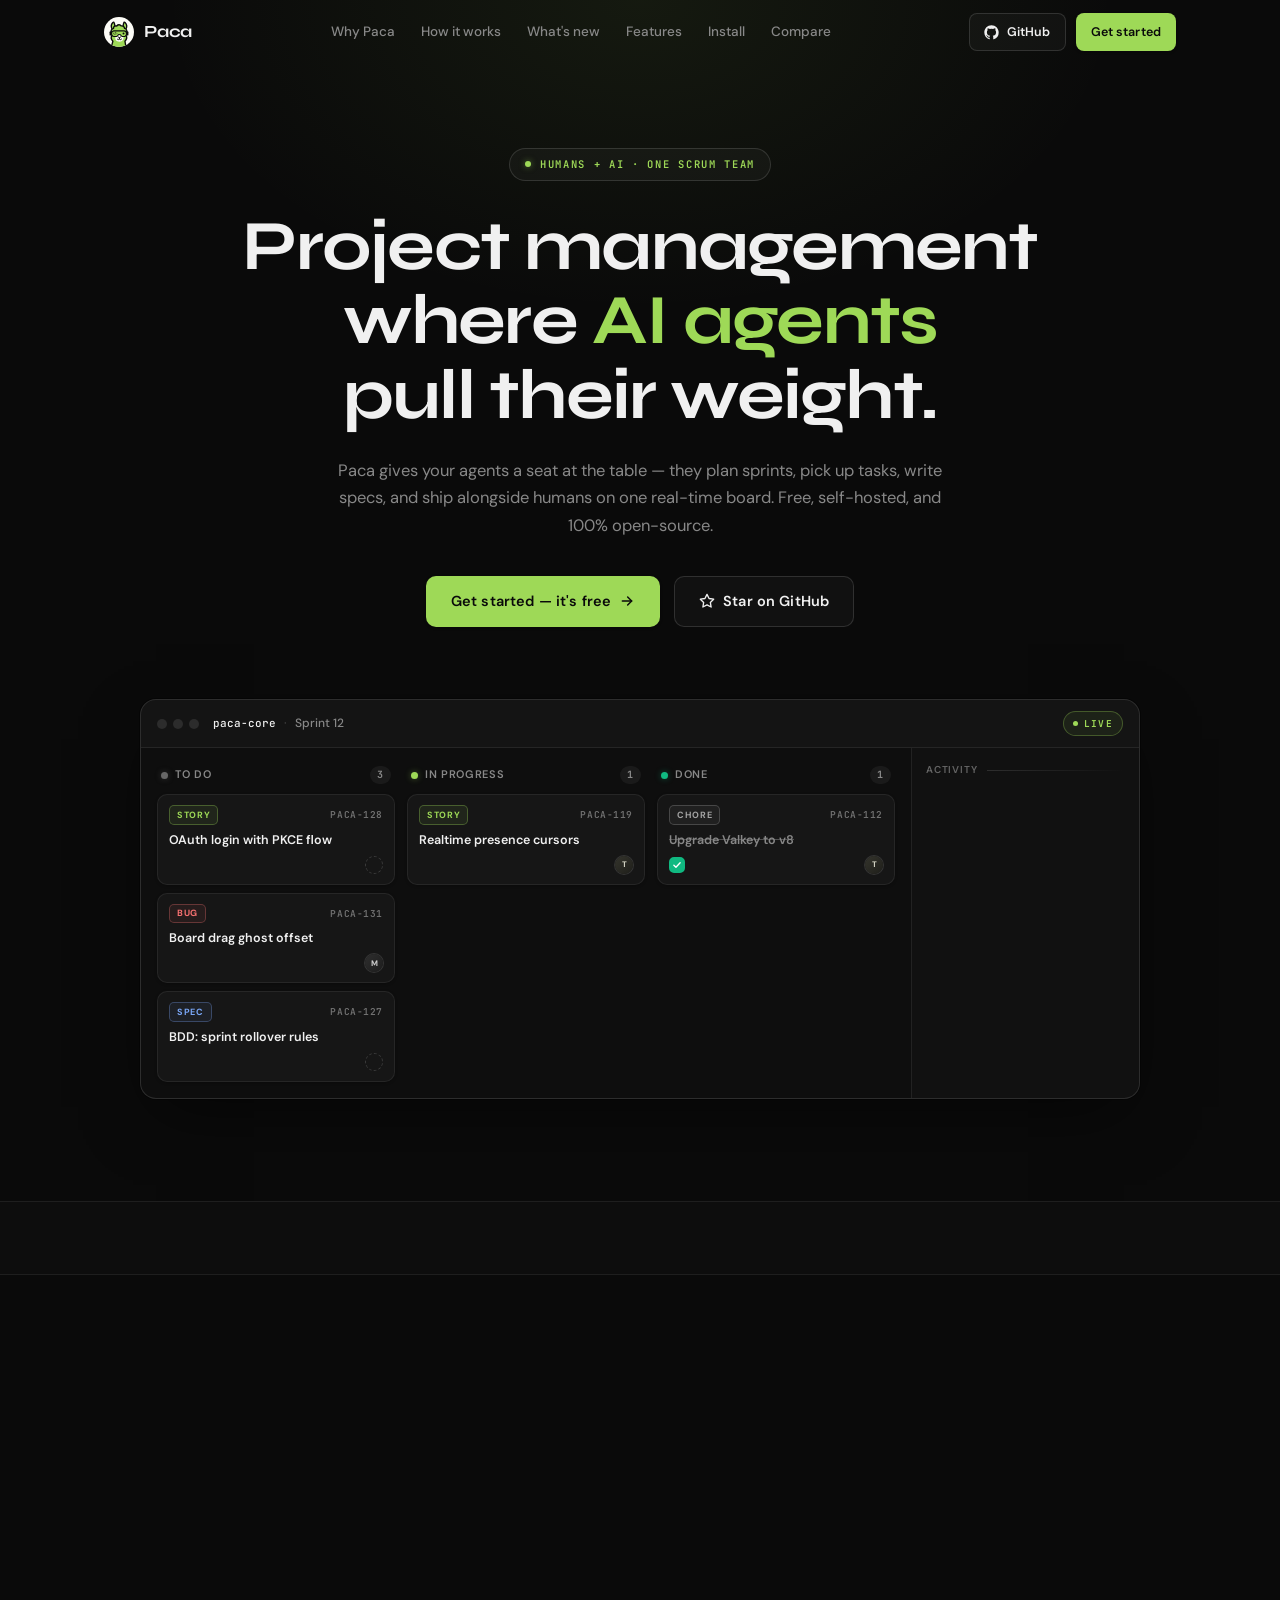
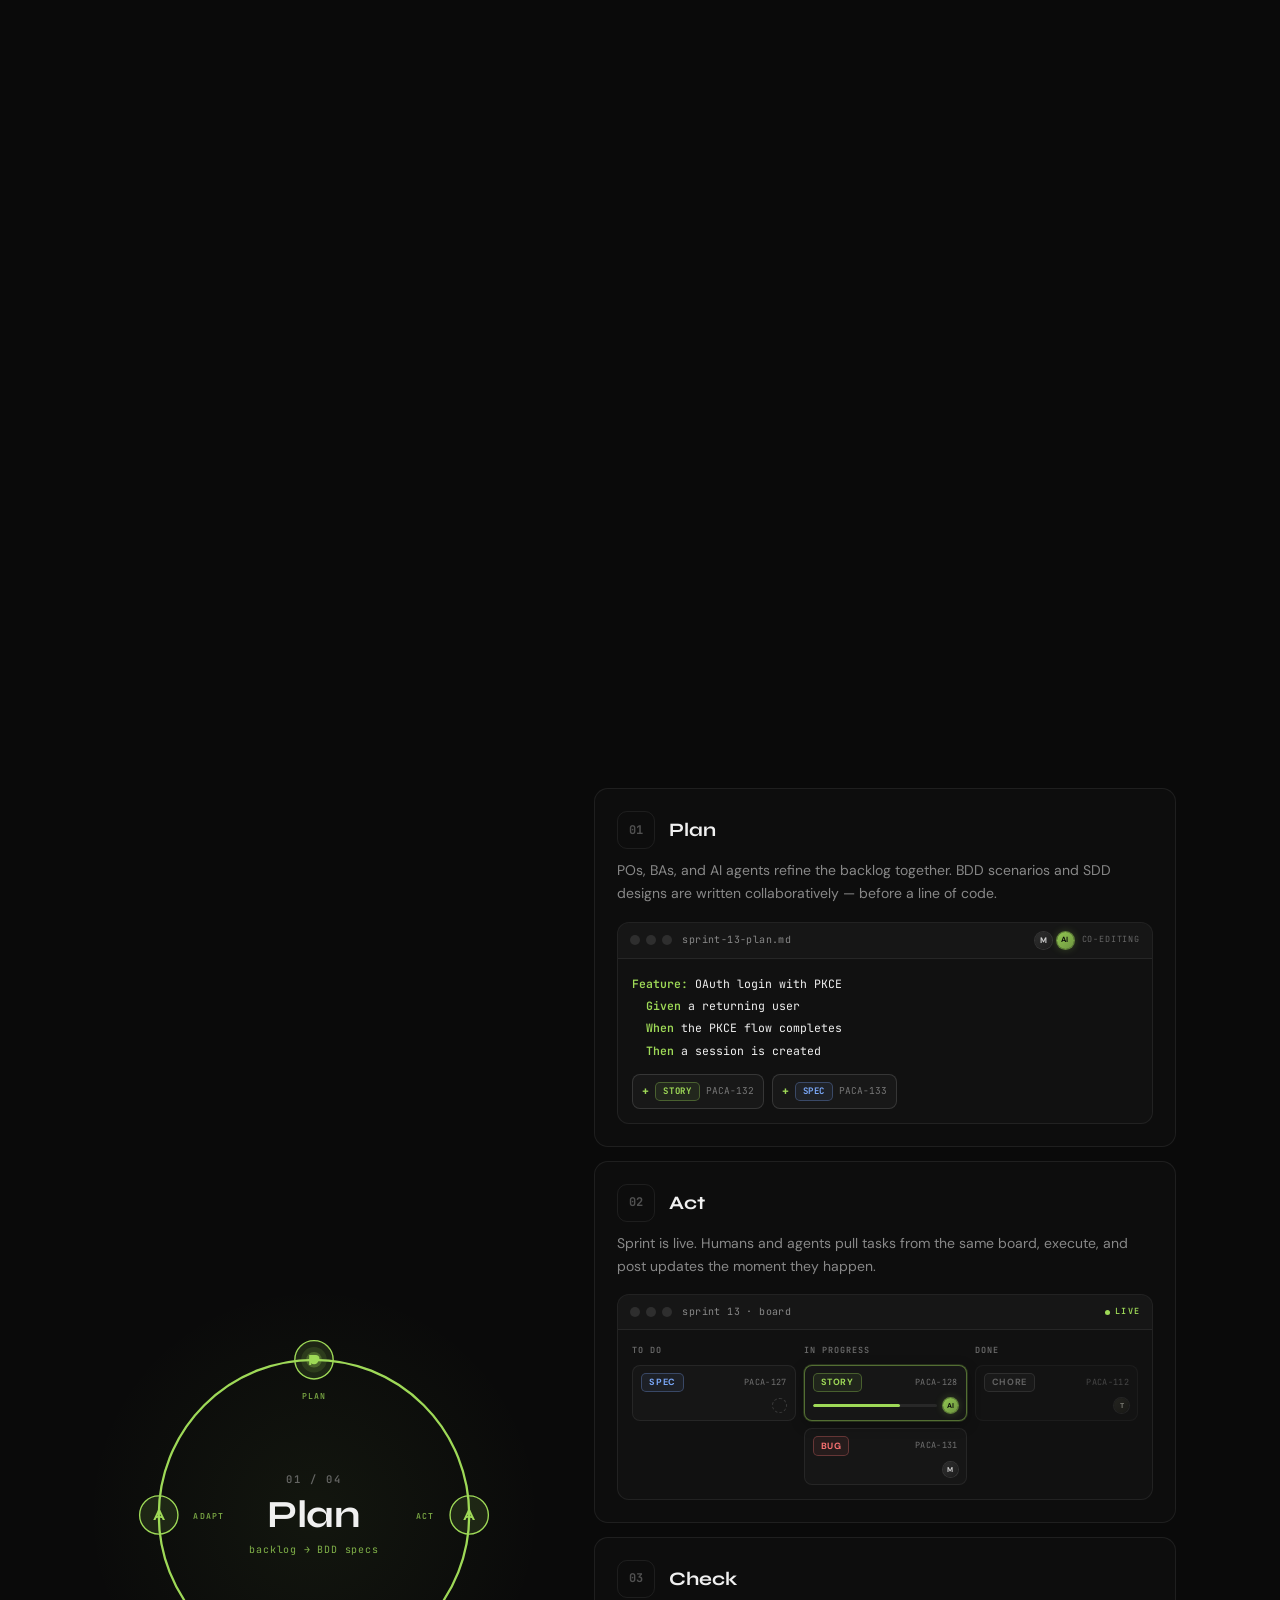
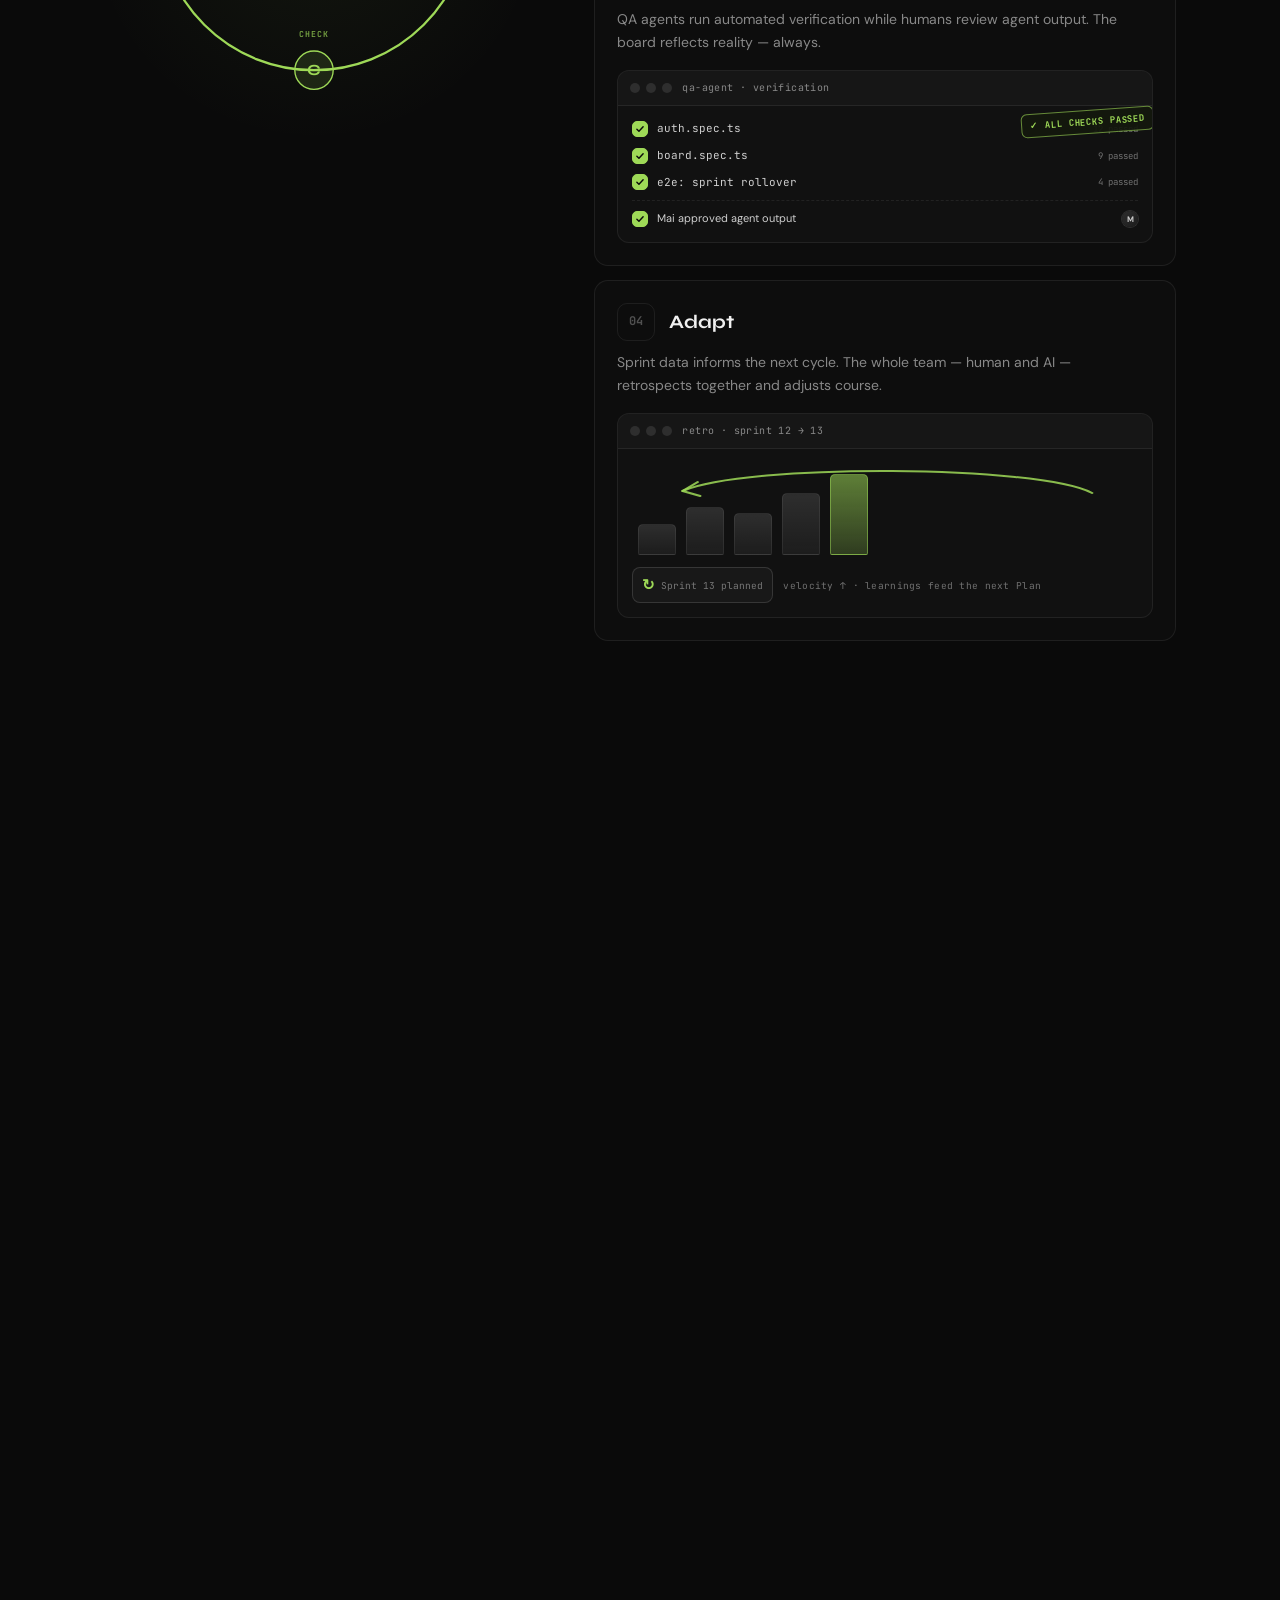
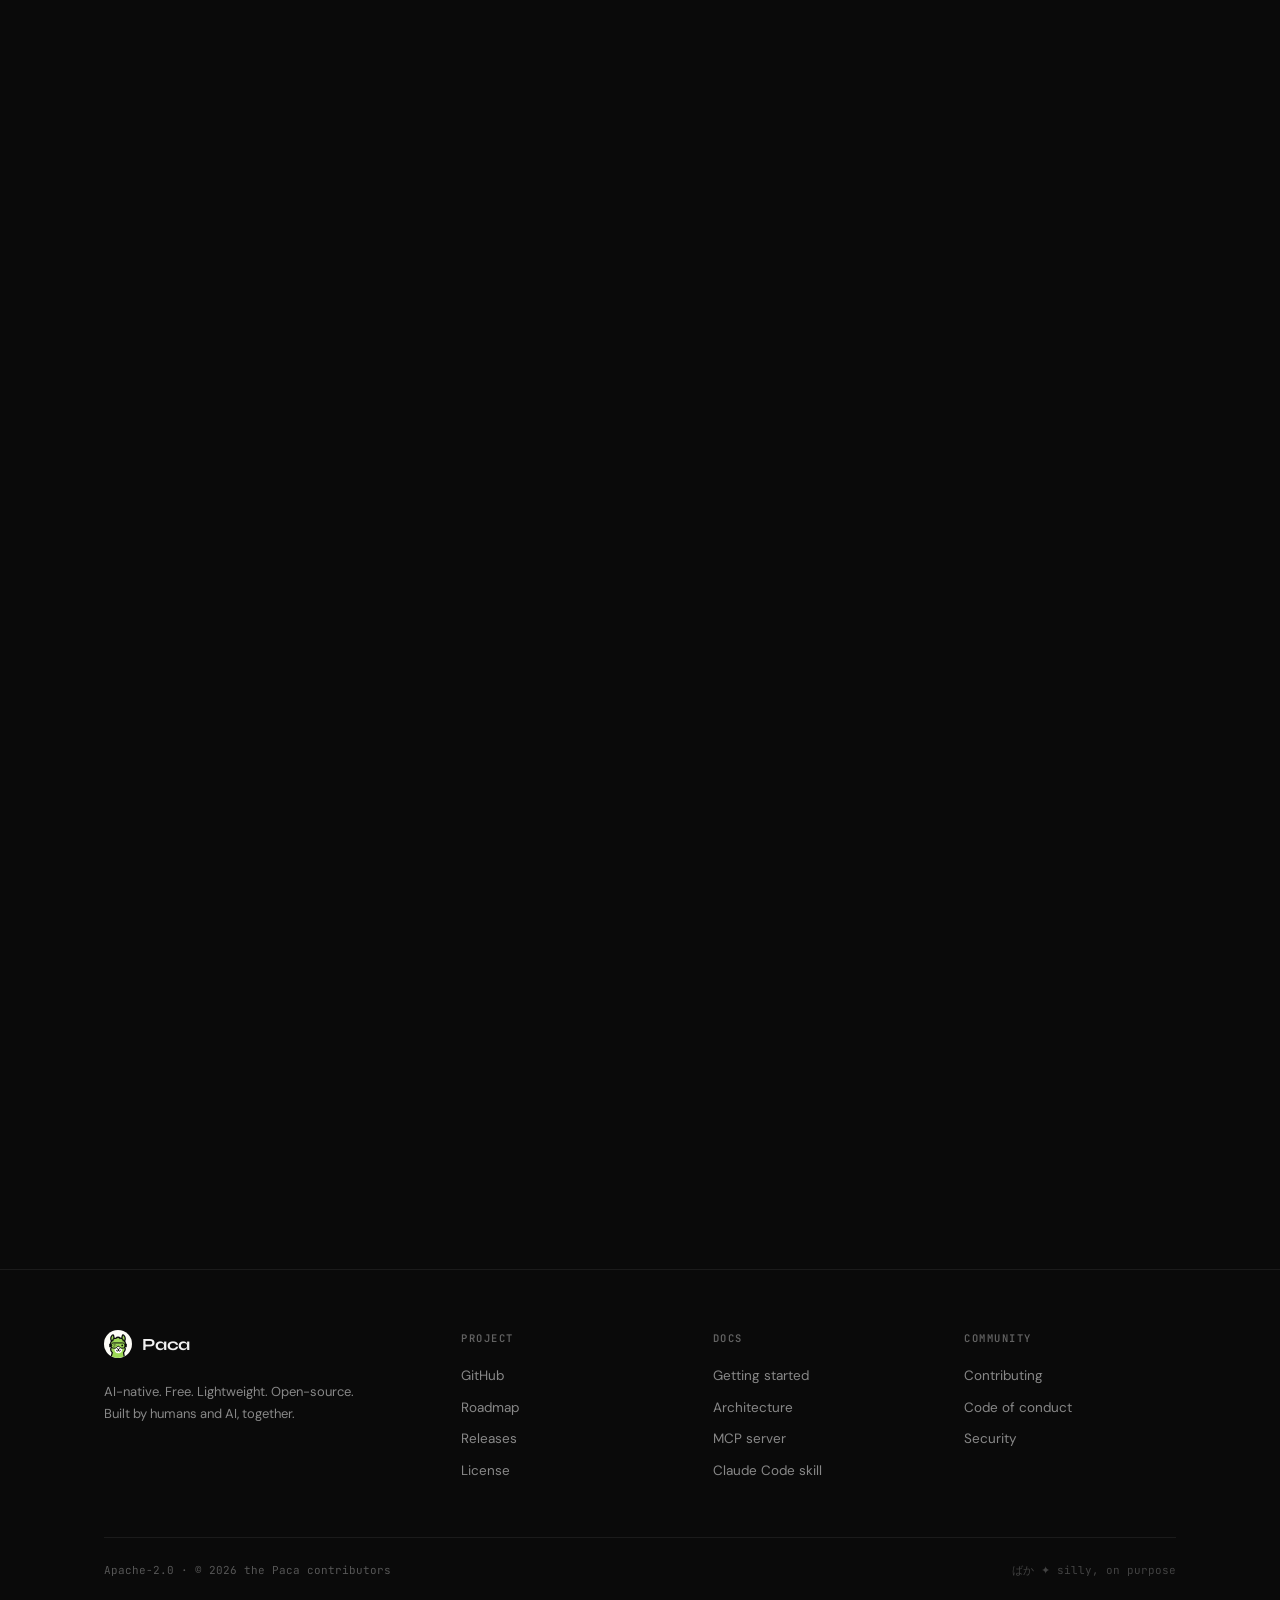
==== index.html @ 843e048c "feat: add Fluxion AI sponsorship logo and link to the index page" ====
<!doctype html>
<html lang="en">
<head>
  <meta charset="utf-8" />
  <meta name="viewport" content="width=device-width, initial-scale=1" />
  <title>Paca — Humans and AI agents, one Scrum team</title>
  <meta name="description" content="Paca is a free, self-hosted, open-source project management platform where AI agents plan sprints, pick up tasks, and ship alongside humans. Chat with your project in plain English and revert any change in one click. The fully customizable alternative to Jira, Trello, ClickUp, and Monday." />
  <meta property="og:title" content="Paca — Humans and AI agents, one Scrum team" />
  <meta property="og:description" content="AI-native, free, lightweight, open-source project management. Your AI agents get a seat at the table. Latest: workspace branding, a visual automation engine, and ACP agent support." />
  <meta property="og:type" content="website" />
  <meta property="og:url" content="https://paca-ai.org/" />
  <meta property="og:image" content="https://paca-ai.org/assets/paca-logo-512.png" />
  <meta property="og:image:width" content="512" />
  <meta property="og:image:height" content="512" />
  <meta name="twitter:card" content="summary" />
  <meta name="twitter:image" content="https://paca-ai.org/assets/paca-logo-512.png" />
  <link rel="canonical" href="https://paca-ai.org/" />
  <link rel="icon" type="image/svg+xml" href="assets/paca-logo.svg" />
  <link rel="icon" type="image/png" sizes="32x32" href="assets/favicon-32.png" />
  <link rel="icon" type="image/png" sizes="192x192" href="assets/paca-logo-192.png" />
  <link rel="apple-touch-icon" href="assets/paca-logo-192.png" />
  <script type="application/ld+json">
  {
    "@context": "https://schema.org",
    "@graph": [
      {
        "@type": "Organization",
        "name": "Paca",
        "url": "https://paca-ai.org",
        "logo": {
          "@type": "ImageObject",
          "url": "https://paca-ai.org/assets/paca-logo-512.png",
          "width": 512,
          "height": 512
        },
        "description": "AI-native, free, open-source project management where AI agents work alongside humans on one Scrum team.",
        "sameAs": ["https://github.com/Paca-AI/paca"]
      },
      {
        "@type": "WebSite",
        "name": "Paca",
        "url": "https://paca-ai.org"
      }
    ]
  }
  </script>

  <link rel="preconnect" href="https://fonts.googleapis.com" />
  <link rel="preconnect" href="https://fonts.gstatic.com" crossorigin />
  <link href="https://fonts.googleapis.com/css2?family=Syne:wght@600;700;800&family=DM+Sans:opsz,wght@9..40,400;9..40,500;9..40,600;9..40,700&family=JetBrains+Mono:wght@400;500;600;700&display=swap" rel="stylesheet" />

  <link rel="stylesheet" href="css/styles.css" />
</head>
<body id="top">

  <!-- ====================== NAV ====================== -->
  <header class="nav" id="nav">
    <div class="container nav-inner">
      <a class="brand" href="#top" aria-label="Paca home">
        <img src="assets/paca-logo.svg" alt="" width="30" height="30" />
        <span class="brand-name">Paca</span>
      </a>

      <nav class="nav-links" aria-label="Primary">
        <a href="#why">Why Paca</a>
        <a href="#cycle">How it works</a>
        <a href="#whats-new">What's new</a>
        <a href="#features">Features</a>
        <a href="#install">Install</a>
        <a href="#compare">Compare</a>
      </nav>

      <div class="nav-cta">
        <a class="btn btn-ghost btn-sm" href="https://github.com/Paca-AI/paca" target="_blank" rel="noopener">
          <svg viewBox="0 0 24 24" width="15" height="15" fill="currentColor" aria-hidden="true"><path d="M12 .5C5.65.5.5 5.65.5 12c0 5.08 3.29 9.39 7.86 10.91.58.11.79-.25.79-.55 0-.27-.01-1.17-.02-2.12-3.2.7-3.88-1.36-3.88-1.36-.52-1.33-1.28-1.68-1.28-1.68-1.04-.71.08-.7.08-.7 1.15.08 1.76 1.18 1.76 1.18 1.03 1.76 2.69 1.25 3.35.96.1-.74.4-1.25.72-1.54-2.55-.29-5.24-1.28-5.24-5.68 0-1.26.45-2.28 1.18-3.09-.12-.29-.51-1.46.11-3.04 0 0 .96-.31 3.16 1.18a11 11 0 0 1 5.76 0c2.19-1.49 3.15-1.18 3.15-1.18.63 1.58.23 2.75.12 3.04.74.81 1.18 1.83 1.18 3.09 0 4.41-2.69 5.38-5.26 5.66.41.36.78 1.06.78 2.14 0 1.55-.01 2.79-.01 3.17 0 .31.21.67.8.55A11.51 11.51 0 0 0 23.5 12C23.5 5.65 18.35.5 12 .5Z"/></svg>
          <span>GitHub</span>
          <span class="star-pill" id="star-count" hidden>★ —</span>
        </a>
        <a class="btn btn-lime btn-sm nav-get-started" href="#install">Get started</a>
        <button class="nav-burger" id="nav-burger" aria-label="Open menu" aria-expanded="false" aria-controls="mobile-menu">
          <svg class="ic-menu" viewBox="0 0 24 24" width="20" height="20" fill="none" stroke="currentColor" stroke-width="2" stroke-linecap="round" aria-hidden="true"><line x1="4" y1="7" x2="20" y2="7"/><line x1="4" y1="12" x2="20" y2="12"/><line x1="4" y1="17" x2="20" y2="17"/></svg>
          <svg class="ic-close" viewBox="0 0 24 24" width="20" height="20" fill="none" stroke="currentColor" stroke-width="2" stroke-linecap="round" aria-hidden="true"><line x1="6" y1="6" x2="18" y2="18"/><line x1="18" y1="6" x2="6" y2="18"/></svg>
        </button>
      </div>
    </div>
  </header>

  <div class="mobile-menu" id="mobile-menu">
    <nav aria-label="Mobile">
      <a href="#why">Why Paca</a>
      <a href="#cycle">How it works</a>
      <a href="#whats-new">What's new</a>
      <a href="#features">Features</a>
      <a href="#install">Install</a>
      <a href="#compare">Compare</a>
      <a href="https://github.com/Paca-AI/paca" target="_blank" rel="noopener">GitHub ↗</a>
    </nav>
    <a class="btn btn-lime" href="#install">Get started — it's free</a>
  </div>

  <main>
    <!-- ====================== HERO ====================== -->
    <section class="hero">
      <div class="hero-wash" aria-hidden="true"></div>
      <div class="container">
        <div class="hero-inner">
          <div class="kicker-chip" data-hero="kicker">
            <span class="kicker-dot" aria-hidden="true"></span>
            <span class="mono" id="kicker-text">HUMANS&nbsp;+&nbsp;AI&nbsp;·&nbsp;ONE&nbsp;SCRUM&nbsp;TEAM</span>
          </div>

          <h1 class="hero-title" id="hero-title">
            <span class="ht-line">Project management</span>
            <span class="ht-line">where <span class="lime">AI agents</span></span>
            <span class="ht-line">pull their weight.</span>
          </h1>

          <p class="hero-sub" data-hero="sub">
            Paca gives your agents a seat at the table — they plan sprints, pick up tasks,
            write specs, and ship alongside humans on one real-time board.
            Free, self-hosted, and 100% open-source.
          </p>

          <div class="hero-cta" data-hero="cta">
            <a class="btn btn-lime btn-lg" href="#install">
              Get started — it's free
              <svg viewBox="0 0 24 24" width="16" height="16" fill="none" stroke="currentColor" stroke-width="2.2" stroke-linecap="round" stroke-linejoin="round" aria-hidden="true"><path d="M5 12h14"/><path d="m13 6 6 6-6 6"/></svg>
            </a>
            <a class="btn btn-ghost btn-lg" href="https://github.com/Paca-AI/paca" target="_blank" rel="noopener">
              <svg viewBox="0 0 24 24" width="16" height="16" fill="none" stroke="currentColor" stroke-width="2" stroke-linecap="round" stroke-linejoin="round" aria-hidden="true"><polygon points="12 2 15.09 8.26 22 9.27 17 14.14 18.18 21.02 12 17.77 5.82 21.02 7 14.14 2 9.27 8.91 8.26 12 2"/></svg>
              Star on GitHub
            </a>
          </div>
        </div>

        <!-- Live Scrumban board demo -->
        <div class="board-wrap" data-hero="board">
          <div class="board" id="board" aria-label="Animated demo of the Paca Scrumban board">
            <div class="board-bar">
              <div class="board-dots" aria-hidden="true"><span></span><span></span><span></span></div>
              <div class="board-name"><span class="mono">paca-core</span><span class="board-sep">·</span>Sprint 12</div>
              <div class="live-badge"><span class="live-dot" aria-hidden="true"></span>LIVE</div>
            </div>

            <div class="board-body">
              <div class="board-cols">
                <!-- TO DO -->
                <div class="bcol" data-col="todo">
                  <div class="bcol-head">
                    <span class="bcol-dot" style="--dot:#666"></span>
                    <span class="bcol-name">To&nbsp;Do</span>
                    <span class="bcol-count" data-count="todo">3</span>
                  </div>
                  <div class="bcol-cards" data-slot="todo">
                    <article class="tcard" id="card-oauth">
                      <div class="tcard-top">
                        <span class="badge badge-story">Story</span>
                        <span class="tid mono">PACA-128</span>
                      </div>
                      <h4 class="tcard-title">OAuth login with PKCE flow</h4>
                      <div class="tcard-meta">
                        <span class="tprog" aria-hidden="true"><span class="tprog-fill"></span></span>
                        <span class="tcheck" aria-hidden="true">
                          <svg viewBox="0 0 24 24" width="10" height="10" fill="none" stroke="currentColor" stroke-width="3.2" stroke-linecap="round" stroke-linejoin="round"><path d="m4.5 12.5 5 5 10-11"/></svg>
                        </span>
                        <span class="avatar avatar-empty" data-ava="oauth" aria-hidden="true"></span>
                      </div>
                    </article>

                    <article class="tcard" id="card-bug">
                      <div class="tcard-top">
                        <span class="badge badge-bug">Bug</span>
                        <span class="tid mono">PACA-131</span>
                      </div>
                      <h4 class="tcard-title">Board drag ghost offset</h4>
                      <div class="tcard-meta">
                        <span class="avatar avatar-h1" aria-hidden="true">M</span>
                      </div>
                    </article>

                    <article class="tcard" id="card-spec">
                      <div class="tcard-top">
                        <span class="badge badge-spec">Spec</span>
                        <span class="tid mono">PACA-127</span>
                      </div>
                      <h4 class="tcard-title">BDD: sprint rollover rules</h4>
                      <div class="tcard-meta">
                        <span class="avatar avatar-empty" aria-hidden="true"></span>
                      </div>
                    </article>
                  </div>
                </div>

                <!-- IN PROGRESS -->
                <div class="bcol" data-col="doing">
                  <div class="bcol-head">
                    <span class="bcol-dot" style="--dot:#9ed957"></span>
                    <span class="bcol-name">In&nbsp;Progress</span>
                    <span class="bcol-count" data-count="doing">1</span>
                  </div>
                  <div class="bcol-cards" data-slot="doing">
                    <article class="tcard" id="card-presence">
                      <div class="tcard-top">
                        <span class="badge badge-story">Story</span>
                        <span class="tid mono">PACA-119</span>
                      </div>
                      <h4 class="tcard-title">Realtime presence cursors</h4>
                      <div class="tcard-meta">
                        <span class="avatar avatar-h2" aria-hidden="true">T</span>
                      </div>
                    </article>
                  </div>
                </div>

                <!-- DONE -->
                <div class="bcol" data-col="done">
                  <div class="bcol-head">
                    <span class="bcol-dot" style="--dot:#10b981"></span>
                    <span class="bcol-name">Done</span>
                    <span class="bcol-count" data-count="done">1</span>
                  </div>
                  <div class="bcol-cards" data-slot="done">
                    <article class="tcard tcard-done" id="card-valkey">
                      <div class="tcard-top">
                        <span class="badge badge-chore">Chore</span>
                        <span class="tid mono">PACA-112</span>
                      </div>
                      <h4 class="tcard-title">Upgrade Valkey to v8</h4>
                      <div class="tcard-meta">
                        <span class="tcheck on" aria-hidden="true">
                          <svg viewBox="0 0 24 24" width="10" height="10" fill="none" stroke="currentColor" stroke-width="3.2" stroke-linecap="round" stroke-linejoin="round"><path d="m4.5 12.5 5 5 10-11"/></svg>
                        </span>
                        <span class="avatar avatar-h2" aria-hidden="true">T</span>
                      </div>
                    </article>
                  </div>
                </div>
              </div>

              <!-- Activity rail -->
              <aside class="board-feed" aria-label="Activity feed">
                <div class="feed-head">
                  <span>Activity</span>
                  <span class="feed-line-deco" aria-hidden="true"></span>
                </div>
                <div class="feed-list" id="feed-list"></div>
              </aside>
            </div>
          </div>
        </div>
      </div>
    </section>

    <!-- ====================== SUPPORTED-BY STRIP ====================== -->
    <section class="strip">
      <div class="container strip-inner" data-reveal>
        <span class="strip-label">Supported by</span>
        <div class="strip-sponsors">
          <a class="sponsor-aws" href="https://aws.amazon.com" target="_blank" rel="noopener sponsored" aria-label="Sponsored by AWS">
            <svg xmlns="http://www.w3.org/2000/svg" width="49" height="32" viewBox="0 0 352 230" fill="none" aria-hidden="true">
              <rect width="352" height="230" rx="16" fill="#FFFFFF"/>
              <g transform="translate(24,24)">
                <path fill="#252F3E" d="M86.4,66.4c0,3.7,0.4,6.7,1.1,8.9c0.8,2.2,1.8,4.6,3.2,7.2c0.5,0.8,0.7,1.6,0.7,2.3c0,1-0.6,2-1.9,3l-6.3,4.2
                  c-0.9,0.6-1.8,0.9-2.6,0.9c-1,0-2-0.5-3-1.4C76.2,90,75,88.4,74,86.8c-1-1.7-2-3.6-3.1-5.9c-7.8,9.2-17.6,13.8-29.4,13.8
                  c-8.4,0-15.1-2.4-20-7.2c-4.9-4.8-7.4-11.2-7.4-19.2c0-8.5,3-15.4,9.1-20.6c6.1-5.2,14.2-7.8,24.5-7.8c3.4,0,6.9,0.3,10.6,0.8
                  c3.7,0.5,7.5,1.3,11.5,2.2v-7.3c0-7.6-1.6-12.9-4.7-16c-3.2-3.1-8.6-4.6-16.3-4.6c-3.5,0-7.1,0.4-10.8,1.3c-3.7,0.9-7.3,2-10.8,3.4
                  c-1.6,0.7-2.8,1.1-3.5,1.3c-0.7,0.2-1.2,0.3-1.6,0.3c-1.4,0-2.1-1-2.1-3.1v-4.9c0-1.6,0.2-2.8,0.7-3.5c0.5-0.7,1.4-1.4,2.8-2.1
                  c3.5-1.8,7.7-3.3,12.6-4.5c4.9-1.3,10.1-1.9,15.6-1.9c11.9,0,20.6,2.7,26.2,8.1c5.5,5.4,8.3,13.6,8.3,24.6V66.4z M45.8,81.6
                  c3.3,0,6.7-0.6,10.3-1.8c3.6-1.2,6.8-3.4,9.5-6.4c1.6-1.9,2.8-4,3.4-6.4c0.6-2.4,1-5.3,1-8.7v-4.2c-2.9-0.7-6-1.3-9.2-1.7
                  c-3.2-0.4-6.3-0.6-9.4-0.6c-6.7,0-11.6,1.3-14.9,4c-3.3,2.7-4.9,6.5-4.9,11.5c0,4.7,1.2,8.2,3.7,10.6
                  C37.7,80.4,41.2,81.6,45.8,81.6z M126.1,92.4c-1.8,0-3-0.3-3.8-1c-0.8-0.6-1.5-2-2.1-3.9L96.7,10.2c-0.6-2-0.9-3.3-0.9-4
                  c0-1.6,0.8-2.5,2.4-2.5h9.8c1.9,0,3.2,0.3,3.9,1c0.8,0.6,1.4,2,2,3.9l16.8,66.2l15.6-66.2c0.5-2,1.1-3.3,1.9-3.9c0.8-0.6,2.2-1,4-1
                  h8c1.9,0,3.2,0.3,4,1c0.8,0.6,1.5,2,1.9,3.9l15.8,67l17.3-67c0.6-2,1.3-3.3,2-3.9c0.8-0.6,2.1-1,3.9-1h9.3c1.6,0,2.5,0.8,2.5,2.5
                  c0,0.5-0.1,1-0.2,1.6c-0.1,0.6-0.3,1.4-0.7,2.5l-24.1,77.3c-0.6,2-1.3,3.3-2.1,3.9c-0.8,0.6-2.1,1-3.8,1h-8.6c-1.9,0-3.2-0.3-4-1
                  c-0.8-0.7-1.5-2-1.9-4L156,23l-15.4,64.4c-0.5,2-1.1,3.3-1.9,4c-0.8,0.7-2.2,1-4,1H126.1z M254.6,95.1c-5.2,0-10.4-0.6-15.4-1.8
                  c-5-1.2-8.9-2.5-11.5-4c-1.6-0.9-2.7-1.9-3.1-2.8c-0.4-0.9-0.6-1.9-0.6-2.8v-5.1c0-2.1,0.8-3.1,2.3-3.1c0.6,0,1.2,0.1,1.8,0.3
                  c0.6,0.2,1.5,0.6,2.5,1c3.4,1.5,7.1,2.7,11,3.5c4,0.8,7.9,1.2,11.9,1.2c6.3,0,11.2-1.1,14.6-3.3c3.4-2.2,5.2-5.4,5.2-9.5
                  c0-2.8-0.9-5.1-2.7-7c-1.8-1.9-5.2-3.6-10.1-5.2L246,52c-7.3-2.3-12.7-5.7-16-10.2c-3.3-4.4-5-9.3-5-14.5c0-4.2,0.9-7.9,2.7-11.1
                  c1.8-3.2,4.2-6,7.2-8.2c3-2.3,6.4-4,10.4-5.2c4-1.2,8.2-1.7,12.6-1.7c2.2,0,4.5,0.1,6.7,0.4c2.3,0.3,4.4,0.7,6.5,1.1
                  c2,0.5,3.9,1,5.7,1.6c1.8,0.6,3.2,1.2,4.2,1.8c1.4,0.8,2.4,1.6,3,2.5c0.6,0.8,0.9,1.9,0.9,3.3v4.7c0,2.1-0.8,3.2-2.3,3.2
                  c-0.8,0-2.1-0.4-3.8-1.2c-5.7-2.6-12.1-3.9-19.2-3.9c-5.7,0-10.2,0.9-13.3,2.8c-3.1,1.9-4.7,4.8-4.7,8.9c0,2.8,1,5.2,3,7.1
                  c2,1.9,5.7,3.8,11,5.5l14.2,4.5c7.2,2.3,12.4,5.5,15.5,9.6c3.1,4.1,4.6,8.8,4.6,14c0,4.3-0.9,8.2-2.6,11.6
                  c-1.8,3.4-4.2,6.4-7.3,8.8c-3.1,2.5-6.8,4.3-11.1,5.6C264.4,94.4,259.7,95.1,254.6,95.1z"/>
                <g>
                  <path fill-rule="evenodd" clip-rule="evenodd" fill="#FF9900" d="M273.5,143.7c-32.9,24.3-80.7,37.2-121.8,37.2c-57.6,0-109.5-21.3-148.7-56.7c-3.1-2.8-0.3-6.6,3.4-4.4
                    c42.4,24.6,94.7,39.5,148.8,39.5c36.5,0,76.6-7.6,113.5-23.2C274.2,133.6,278.9,139.7,273.5,143.7z"/>
                  <path fill-rule="evenodd" clip-rule="evenodd" fill="#FF9900" d="M287.2,128.1c-4.2-5.4-27.8-2.6-38.5-1.3c-3.2,0.4-3.7-2.4-0.8-4.5c18.8-13.2,49.7-9.4,53.3-5
                    c3.6,4.5-1,35.4-18.6,50.2c-2.7,2.3-5.3,1.1-4.1-1.9C282.5,155.7,291.4,133.4,287.2,128.1z"/>
                </g>
              </g>
            </svg>
          </a>
          <a class="sponsor-neon" href="https://neon.com" target="_blank" rel="noopener sponsored" aria-label="Sponsored by Neon">
            <svg xmlns="http://www.w3.org/2000/svg" width="83" height="32" viewBox="0 0 1327 512" fill="none" aria-hidden="true">
              <rect width="1326.81" height="511.365" rx="4" fill="#161616"/>
              <path d="M413.226 96.0894V415.365L289.837 308.315V415.365H97V96L413.226 96.0894ZM135.763 376.602H251.074V223.257L374.465 332.424V134.841L135.763 134.772V376.602Z" fill="#34D59A"/>
              <path d="M1229.81 352.35L1107.04 243.699V350.22H1068.43V159.015L1191.19 267.666V161.146H1229.81V352.35Z" fill="white"/>
              <path d="M945.475 352.35C891.949 352.35 848.808 309.209 848.808 255.683C848.808 202.156 891.949 159.015 945.475 159.015C999.002 159.015 1042.14 202.156 1042.14 255.683C1042.14 309.209 999.002 352.35 945.475 352.35ZM945.475 315.068C978.496 315.068 1003.26 288.438 1003.26 255.683C1003.26 222.927 978.496 196.297 945.475 196.297C912.454 196.297 887.688 222.927 887.688 255.683C887.688 288.438 912.454 315.068 945.475 315.068Z" fill="white"/>
              <path d="M710.358 350.22V161.146H825.933V199.227H748.972V236.509H809.955V273.791H748.972V312.138H825.933V350.22H710.358Z" fill="white"/>
              <path d="M667.85 352.35L545.085 243.699V350.22H506.471V159.015L629.236 267.666V161.146H667.85V352.35Z" fill="white"/>
            </svg>
          </a>
          <a href="https://m.do.co/c/cce1c135acd1" target="_blank" rel="noopener sponsored">
            <img src="https://opensource.nyc3.cdn.digitaloceanspaces.com/attribution/assets/PoweredByDO/DO_Powered_by_Badge_blue.svg" alt="Powered by DigitalOcean" width="150" height="32" />
          </a>
          <a class="sponsor-virtuals" href="https://app.virtuals.io/referral?code=rXZ9nf" target="_blank" rel="noopener sponsored">
            <img src="https://os.virtuals.io/favicon.png" alt="" width="32" height="32" />
            <span>Virtuals Protocol</span>
          </a>
          <a class="sponsor-fluxion" href="https://fluxionai.world/" target="_blank" rel="noopener sponsored" aria-label="Sponsored by Fluxion AI">
            <img src="assets/fluxion-ai-logo.png" alt="Fluxion AI" width="157" height="32" />
          </a>
        </div>
      </div>
    </section>

    <!-- ====================== WHY / CORE IDEA ====================== -->
    <section class="why section" id="why">
      <div class="container">
        <div class="sec-head" data-reveal>
          <span class="sec-kicker mono">Why Paca</span>
          <h2 class="sec-title">Not a chatbot bolted on the&nbsp;side. <span class="dim">A teammate on the&nbsp;board.</span></h2>
          <p class="sec-sub">Jira gives you a backlog. ClickUp gives you automations. Monday gives you dashboards.
          Paca gives your AI agents a seat at the table.</p>
        </div>

        <div class="why-grid">
          <article class="why-card" data-reveal>
            <div class="why-ic" aria-hidden="true">
              <svg viewBox="0 0 24 24" width="18" height="18" fill="none" stroke="currentColor" stroke-width="1.8" stroke-linecap="round" stroke-linejoin="round"><path d="M16 21v-2a4 4 0 0 0-4-4H6a4 4 0 0 0-4 4v2"/><circle cx="9" cy="7" r="4"/><path d="M22 21v-2a4 4 0 0 0-3-3.87"/><path d="M16 3.13a4 4 0 0 1 0 7.75"/></svg>
            </div>
            <h3>Teammates, not chatbots</h3>
            <p>Agents are assigned to sprints, appear on the Scrumban board next to humans,
            and update task status in real time. No separate "AI workspace."</p>
          </article>

          <article class="why-card" data-reveal>
            <div class="why-ic" aria-hidden="true">
              <svg viewBox="0 0 24 24" width="18" height="18" fill="none" stroke="currentColor" stroke-width="1.8" stroke-linecap="round" stroke-linejoin="round"><path d="M3 12a9 9 0 1 0 9-9"/><path d="M3 12h6"/><path d="M3 12 7 8"/><path d="M3 12l4 4"/><circle cx="12" cy="12" r="1.6" fill="currentColor" stroke="none"/></svg>
            </div>
            <h3>Probe · sense · respond</h3>
            <p>Rooted in the Cynefin framework: complex work needs adaptive teams, not rigid pipelines.
            Agents probe, sense, and respond to emerging complexity mid-sprint — like humans do.</p>
          </article>

          <article class="why-card" data-reveal>
            <div class="why-ic" aria-hidden="true">
              <svg viewBox="0 0 24 24" width="18" height="18" fill="none" stroke="currentColor" stroke-width="1.8" stroke-linecap="round" stroke-linejoin="round"><path d="M14 2H6a2 2 0 0 0-2 2v16a2 2 0 0 0 2 2h12a2 2 0 0 0 2-2V8z"/><path d="M14 2v6h6"/><path d="M9 13h6"/><path d="M9 17h6"/></svg>
            </div>
            <h3>Grounded in your docs</h3>
            <p>BDD scenarios and living System Design Documents keep every agent contextually
            anchored — so output matches how your product actually works.</p>
          </article>
        </div>
      </div>
    </section>

    <!-- ====================== P-A-C-A CYCLE ====================== -->
    <section class="cycle section" id="cycle">
      <div class="container">
        <div class="sec-head" data-reveal>
          <span class="sec-kicker mono">How it works</span>
          <h2 class="sec-title">The P·A·C·A cycle.</h2>
          <p class="sec-sub">Four phases that mirror both Scrum and the scientific method —
          run by humans and agents together.</p>
        </div>

        <!-- compact progress rail (mobile) -->
        <div class="cycle-rail" aria-hidden="true">
          <span class="rail-track"><span class="rail-fill" id="rail-fill"></span></span>
          <span class="rail-node on" data-rail="0"><i>P</i><em>Plan</em></span>
          <span class="rail-node on" data-rail="1"><i>A</i><em>Act</em></span>
          <span class="rail-node on" data-rail="2"><i>C</i><em>Check</em></span>
          <span class="rail-node on" data-rail="3"><i>A</i><em>Adapt</em></span>
        </div>

        <div class="cycle-stage">
          <!-- ORBIT — the team runs the loop -->
          <div class="cycle-orbit" id="cycle-orbit" aria-hidden="true">
            <div class="orbit-wash"></div>
            <svg class="cycle-ring" viewBox="0 0 460 460">
              <circle class="ring-track" cx="230" cy="230" r="170" />
              <circle class="ring-prog" id="ring-prog" cx="230" cy="230" r="170" transform="rotate(-90 230 230)" />
              <g class="ring-comet" id="ring-comet" transform="translate(230 60)">
                <circle class="comet-halo" r="14" />
                <circle class="comet-mid" r="8.5" />
                <circle class="comet-core" r="5" />
              </g>
              <text class="node-tag on" data-tag="0" x="230" y="103" text-anchor="middle">PLAN</text>
              <text class="node-tag on" data-tag="1" x="362" y="234" text-anchor="end">ACT</text>
              <text class="node-tag on" data-tag="2" x="230" y="364" text-anchor="middle">CHECK</text>
              <text class="node-tag on" data-tag="3" x="98" y="234" text-anchor="start">ADAPT</text>
              <g class="ring-node on" data-node="0" transform="translate(230 60)"><circle r="21"/><text dy="5.5">P</text></g>
              <g class="ring-node on" data-node="1" transform="translate(400 230)"><circle r="21"/><text dy="5.5">A</text></g>
              <g class="ring-node on" data-node="2" transform="translate(230 400)"><circle r="21"/><text dy="5.5">C</text></g>
              <g class="ring-node on" data-node="3" transform="translate(60 230)"><circle r="21"/><text dy="5.5">A</text></g>
            </svg>
            <div class="orbiter" data-orbiter="0"><span class="avatar avatar-ai">AI</span></div>
            <div class="orbiter" data-orbiter="1"><span class="avatar avatar-h1">M</span></div>
            <div class="orbiter" data-orbiter="2"><span class="avatar avatar-h2">T</span></div>
            <div class="cycle-center">
              <span class="cycle-step mono" id="cycle-step">01 / 04</span>
              <span class="cycle-phase" id="cycle-phase">Plan</span>
              <span class="cycle-sub mono" id="cycle-sub">backlog → BDD specs</span>
            </div>
          </div>

          <!-- PHASE PANELS — each with a micro-scene of the actual work -->
          <div class="cycle-panels" id="cycle-panels">

            <article class="cphase" data-phase="0" data-name="Plan" data-verb="backlog → BDD specs">
              <header class="cphase-head">
                <span class="cphase-no mono">01</span>
                <h3>Plan</h3>
              </header>
              <p class="cphase-copy">POs, BAs, and AI agents refine the backlog together. BDD scenarios and
              SDD designs are written collaboratively — before a line of code.</p>
              <div class="cscene scn-plan" aria-hidden="true">
                <div class="scn-bar">
                  <span class="board-dots"><span></span><span></span><span></span></span>
                  <span class="scn-file mono">sprint-13-plan.md</span>
                  <span class="scn-authors">
                    <span class="avatar avatar-h1" data-author="m">M</span>
                    <span class="avatar avatar-ai" data-author="ai">AI</span>
                    <span class="scn-coedit mono">co-editing</span>
                  </span>
                </div>
                <div class="scn-body scn-doc mono">
                  <div class="doc-line"><span class="c-kw">Feature:</span> OAuth login with PKCE</div>
                  <div class="doc-line">&nbsp;&nbsp;<span class="c-kw">Given</span> a returning user</div>
                  <div class="doc-line">&nbsp;&nbsp;<span class="c-kw">When</span> the PKCE flow completes</div>
                  <div class="doc-line">&nbsp;&nbsp;<span class="c-kw">Then</span> a session is created</div>
                  <div class="scn-made">
                    <span class="scn-chip"><span class="mc-plus">+</span><span class="badge badge-story">Story</span><span class="mono">PACA-132</span></span>
                    <span class="scn-chip"><span class="mc-plus">+</span><span class="badge badge-spec">Spec</span><span class="mono">PACA-133</span></span>
                  </div>
                </div>
              </div>
            </article>

            <article class="cphase" data-phase="1" data-name="Act" data-verb="pull · build · ship">
              <header class="cphase-head">
                <span class="cphase-no mono">02</span>
                <h3>Act</h3>
              </header>
              <p class="cphase-copy">Sprint is live. Humans and agents pull tasks from the same board,
              execute, and post updates the moment they happen.</p>
              <div class="cscene scn-act" aria-hidden="true">
                <div class="scn-bar">
                  <span class="board-dots"><span></span><span></span><span></span></span>
                  <span class="scn-file mono">sprint 13 · board</span>
                  <span class="scn-live mono"><i></i>LIVE</span>
                </div>
                <div class="scn-body scn-cols">
                  <div class="scn-col">
                    <span class="scn-col-head mono">To Do</span>
                    <div class="scn-slot" data-slot="todo">
                      <div class="scn-card">
                        <div class="scn-card-top"><span class="badge badge-spec">Spec</span><span class="scn-id mono">PACA-127</span></div>
                        <div class="scn-card-meta"><span class="avatar avatar-empty"></span></div>
                      </div>
                    </div>
                  </div>
                  <div class="scn-col">
                    <span class="scn-col-head mono">In Progress</span>
                    <div class="scn-slot" data-slot="doing">
                      <div class="scn-card scn-card-live" id="scn-act-card">
                        <div class="scn-card-top"><span class="badge badge-story">Story</span><span class="scn-id mono">PACA-128</span></div>
                        <div class="scn-card-meta"><span class="scn-prog"><span class="scn-prog-fill" id="scn-act-fill"></span></span><span class="avatar avatar-ai" id="scn-act-ava">AI</span></div>
                      </div>
                      <div class="scn-card">
                        <div class="scn-card-top"><span class="badge badge-bug">Bug</span><span class="scn-id mono">PACA-131</span></div>
                        <div class="scn-card-meta"><span class="avatar avatar-h1">M</span></div>
                      </div>
                    </div>
                  </div>
                  <div class="scn-col">
                    <span class="scn-col-head mono">Done</span>
                    <div class="scn-slot" data-slot="done">
                      <div class="scn-card scn-card-done">
                        <div class="scn-card-top"><span class="badge badge-chore">Chore</span><span class="scn-id mono">PACA-112</span></div>
                        <div class="scn-card-meta"><span class="avatar avatar-h2">T</span></div>
                      </div>
                    </div>
                  </div>
                </div>
              </div>
            </article>

            <article class="cphase" data-phase="2" data-name="Check" data-verb="verify · review · trust">
              <header class="cphase-head">
                <span class="cphase-no mono">03</span>
                <h3>Check</h3>
              </header>
              <p class="cphase-copy">QA agents run automated verification while humans review agent output.
              The board reflects reality — always.</p>
              <div class="cscene scn-check" aria-hidden="true">
                <div class="scn-bar">
                  <span class="board-dots"><span></span><span></span><span></span></span>
                  <span class="scn-file mono">qa-agent · verification</span>
                </div>
                <div class="scn-body scn-checks">
                  <div class="check-row ok">
                    <span class="check-box"><svg viewBox="0 0 24 24" fill="none" stroke="currentColor" stroke-width="3.4" stroke-linecap="round" stroke-linejoin="round"><path d="m4.5 12.5 5 5 10-11"/></svg></span>
                    <span class="check-name mono">auth.spec.ts</span>
                    <span class="check-meta mono">12 passed</span>
                  </div>
                  <div class="check-row ok">
                    <span class="check-box"><svg viewBox="0 0 24 24" fill="none" stroke="currentColor" stroke-width="3.4" stroke-linecap="round" stroke-linejoin="round"><path d="m4.5 12.5 5 5 10-11"/></svg></span>
                    <span class="check-name mono">board.spec.ts</span>
                    <span class="check-meta mono">9 passed</span>
                  </div>
                  <div class="check-row ok">
                    <span class="check-box"><svg viewBox="0 0 24 24" fill="none" stroke="currentColor" stroke-width="3.4" stroke-linecap="round" stroke-linejoin="round"><path d="m4.5 12.5 5 5 10-11"/></svg></span>
                    <span class="check-name mono">e2e: sprint rollover</span>
                    <span class="check-meta mono">4 passed</span>
                  </div>
                  <div class="check-row check-human ok">
                    <span class="check-box"><svg viewBox="0 0 24 24" fill="none" stroke="currentColor" stroke-width="3.4" stroke-linecap="round" stroke-linejoin="round"><path d="m4.5 12.5 5 5 10-11"/></svg></span>
                    <span class="check-name">Mai approved agent output</span>
                    <span class="avatar avatar-h1">M</span>
                  </div>
                  <span class="scn-stamp mono" id="scn-stamp">✓ ALL CHECKS PASSED</span>
                </div>
              </div>
            </article>

            <article class="cphase" data-phase="3" data-name="Adapt" data-verb="retro → next sprint">
              <header class="cphase-head">
                <span class="cphase-no mono">04</span>
                <h3>Adapt</h3>
              </header>
              <p class="cphase-copy">Sprint data informs the next cycle. The whole team — human and AI —
              retrospects together and adjusts course.</p>
              <div class="cscene scn-adapt" aria-hidden="true">
                <div class="scn-bar">
                  <span class="board-dots"><span></span><span></span><span></span></span>
                  <span class="scn-file mono">retro · sprint 12 → 13</span>
                </div>
                <div class="scn-body scn-adapt-body">
                  <div class="scn-bars">
                    <span class="abar" style="--h:34%"></span>
                    <span class="abar" style="--h:52%"></span>
                    <span class="abar" style="--h:46%"></span>
                    <span class="abar" style="--h:68%"></span>
                    <span class="abar abar-next" style="--h:88%"></span>
                    <svg class="scn-loop" viewBox="0 0 400 92" preserveAspectRatio="none" aria-hidden="true">
                      <path id="scn-loop-path" d="M 364 30 C 322 2, 92 0, 40 28" fill="none" />
                      <path id="scn-loop-head" d="M 52 19 40 28 54 33" fill="none" />
                    </svg>
                  </div>
                  <div class="scn-next">
                    <span class="scn-chip"><span class="mc-plus">↻</span><span class="mono">Sprint 13 planned</span></span>
                    <span class="scn-foot mono">velocity ↑ · learnings feed the next Plan</span>
                  </div>
                </div>
              </div>
            </article>

          </div>
        </div>
      </div>
    </section>

    <!-- ====================== WHAT'S NEW ====================== -->
    <section class="whatsnew section" id="whats-new">
      <div class="container">
        <div class="sec-head" data-reveal>
          <span class="sec-kicker mono">Latest releases</span>
          <h2 class="sec-title">Ships fast. <span class="dim">Ships visibly.</span></h2>
          <p class="sec-sub">Every release below is a real feature your team can use today — from commenting
          on a live preview page straight into a task, to long-lived environments with SSH and port forwards,
          to plugging in any coding agent you're already logged into.</p>
        </div>

        <div class="wn-grid">
          <!-- Browser extension for page annotations -->
          <article class="wn-card wn-card-wide" data-reveal>
            <div class="wn-head">
              <span class="wn-version mono">v0.15.0</span>
              <h3>Comment on the page. Get a task.</h3>
              <p>The Paca browser extension lets you annotate any element of a running environment's
              preview — right on the page — and turn a comment into a real task in one click. It rides
              on your existing Paca session: no separate login, no copied tokens.</p>
            </div>
            <div class="wn-visual ext-demo" id="ext-demo" aria-hidden="true">
              <div class="ext-browser">
                <div class="ext-chrome">
                  <span class="acp-dots"><i></i><i></i><i></i></span>
                  <span class="ext-url mono">
                    <svg viewBox="0 0 24 24" width="9" height="9" fill="none" stroke="currentColor" stroke-width="2.4" stroke-linecap="round" stroke-linejoin="round" aria-hidden="true"><rect x="5" y="11" width="14" height="10" rx="2"/><path d="M8 11V7a4 4 0 0 1 8 0v4"/></svg>
                    dev-box-3000.paca.example<span class="ext-url-dim">/signup</span>
                  </span>
                  <span class="ext-badge"><img src="assets/paca-logo.svg" width="11" height="11" alt="" aria-hidden="true">Paca</span>
                </div>
                <div class="ext-page">
                  <div class="ext-mock">
                    <div class="ext-mock-nav"><i class="ext-mock-logo"></i><i></i><i></i><i></i></div>
                    <div class="ext-mock-hero">
                      <span class="ext-mock-line"></span>
                      <span class="ext-mock-line short"></span>
                      <span class="ext-mock-btn" id="ext-target">Sign up now</span>
                    </div>
                  </div>

                  <span class="ext-cursor" id="ext-cursor">
                    <svg viewBox="0 0 24 24" width="16" height="16" aria-hidden="true"><path d="M5 3l14 8.5-6.2 1.6L9.6 19z" fill="#f0f0f0" stroke="#0a0a0a" stroke-width="1.6" stroke-linejoin="round"/></svg>
                  </span>
                  <span class="ext-pin mono" id="ext-pin"><span id="ext-pin-label">1</span></span>

                  <div class="ext-popover" id="ext-popover">
                    <div class="ext-pop-head">
                      <span class="avatar avatar-h1">M</span>
                      <span class="ext-pop-who">Mai</span>
                      <span class="ext-pop-sel mono">button.cta</span>
                    </div>
                    <div class="ext-pop-text"><span id="ext-text">Say “Start free trial” — “Sign up” hides the trial.</span><span class="ext-caret" id="ext-caret"></span></div>
                    <div class="ext-pop-foot">
                      <span class="ext-pop-hint mono">⌘↵ to post</span>
                      <span class="ext-pop-btn" id="ext-create">
                        <svg viewBox="0 0 24 24" width="11" height="11" fill="none" stroke="currentColor" stroke-width="2.6" stroke-linecap="round" aria-hidden="true"><path d="M12 5v14M5 12h14"/></svg>
                        <span id="ext-create-label">Create task</span>
                      </span>
                    </div>
                  </div>

                  <div class="ext-toast" id="ext-toast">
                    <span class="acp-ok">✓</span>
                    <span class="badge badge-story">Story</span>
                    <span class="mono">PACA-141</span>
                    <span class="ext-toast-title">Rename signup CTA</span>
                  </div>

                  <div class="ext-toolbar">
                    <img src="assets/paca-logo.svg" width="12" height="12" alt="" aria-hidden="true">
                    <span class="ext-tb-item is-active">
                      <svg viewBox="0 0 24 24" width="11" height="11" fill="none" stroke="currentColor" stroke-width="2.2" stroke-linecap="round" stroke-linejoin="round" aria-hidden="true"><path d="M21 12a8 8 0 0 1-11.6 7.1L4 20l1-4.6A8 8 0 1 1 21 12Z"/></svg>
                      Comment
                    </span>
                    <span class="ext-tb-item"><span id="ext-open-count">3</span> open</span>
                    <span class="ext-tb-dot"><i></i>dev-box</span>
                  </div>
                </div>
              </div>
            </div>
          </article>

          <!-- provider_cli agent type -->
          <article class="wn-card" data-reveal>
            <div class="wn-head">
              <span class="wn-version mono">v0.15.0</span>
              <h3>Bring the CLI you're already logged into</h3>
              <p>The new <span class="mono">provider_cli</span> agent type runs Claude Code, Codex, Gemini CLI, or
              Cursor CLI inside one of its own static environments. Log in once from the environment's terminal;
              Paca drives that CLI for every conversation afterward, syncing your MCP servers into its config.</p>
            </div>
            <div class="wn-visual cli-demo" id="cli-demo" aria-hidden="true">
              <div class="cli-panel">
                <div class="acp-panel-head">
                  <img class="acp-mark" src="assets/paca-logo.svg" width="13" height="13" alt="" aria-hidden="true">
                  <span class="acp-panel-title mono">new agent <span class="board-sep">·</span> provider_cli</span>
                </div>
                <div class="cli-form">
                  <div class="cli-row">
                    <span class="cli-label mono">cli</span>
                    <div class="cli-tiles">
                      <span class="cli-tile" data-cli="claude">Claude Code</span>
                      <span class="cli-tile" data-cli="codex">Codex</span>
                      <span class="cli-tile" data-cli="gemini">Gemini CLI</span>
                      <span class="cli-tile" data-cli="cursor">Cursor CLI</span>
                    </div>
                  </div>
                  <div class="cli-row">
                    <span class="cli-label mono">environment</span>
                    <span class="cli-env"><i class="env-status-dot"></i><span class="mono">dev-box</span><span class="cli-env-meta">static · login persists</span></span>
                  </div>
                </div>
                <div class="acp-term cli-term">
                  <div class="acp-cmd-line"><span class="acp-prompt mono">$</span><span class="mono acp-cmd" id="cli-cmd">claude /login</span><span class="acp-cursor" id="cli-cursor"></span></div>
                  <div class="acp-out" id="cli-out-1"><span class="acp-ok">✓</span>logged in <span class="acp-out-dim">· once, for every conversation</span></div>
                  <div class="acp-out" id="cli-out-2"><span class="acp-ok">✓</span>synced <span class="mono">3</span> MCP servers <span class="acp-out-dim">· paca, github, postgres</span></div>
                </div>
              </div>
            </div>
          </article>

          <!-- Static environments -->
          <article class="wn-card" data-reveal>
            <div class="wn-head">
              <span class="wn-version mono">v0.14.0</span>
              <h3>Static environments</h3>
              <p>A named, long-lived container that outlives any single conversation — files and background
              processes survive across chats. Reach it through an in-browser terminal, real SSH with
              per-environment keys, or a port forward to preview a live dev server.</p>
            </div>
            <div class="wn-visual env-demo" id="env-demo" aria-hidden="true">
              <div class="env-panel">
                <div class="env-head">
                  <span class="env-name"><i class="env-status-dot"></i><span class="mono">dev-box</span><span class="env-meta">running · 6d</span></span>
                  <div class="env-tabs">
                    <span class="env-tab is-active" data-tab="terminal" id="env-tab-terminal">Terminal</span>
                    <span class="env-tab" data-tab="ssh" id="env-tab-ssh">SSH</span>
                    <span class="env-tab" data-tab="ports" id="env-tab-ports">Ports</span>
                  </div>
                </div>
                <div class="env-body">
                  <div class="env-pane is-active" id="env-pane-terminal">
                    <div class="acp-cmd-line"><span class="acp-prompt mono">$</span><span class="mono acp-cmd" id="env-cmd">npm run dev</span><span class="acp-cursor" id="env-cursor"></span></div>
                    <div class="acp-out" id="env-out-1"><span class="acp-out-dim">›</span>ready on <span class="mono">http://localhost:3000</span></div>
                    <div class="acp-out" id="env-out-2"><span class="acp-ok">✓</span>keeps running after the chat ends</div>
                  </div>
                  <div class="env-pane" id="env-pane-ssh">
                    <div class="env-kv" id="env-ssh-key"><span class="env-k mono">key</span><span class="mono">mai@laptop</span><span class="env-kv-ok"><span class="acp-ok">✓</span>authorized</span></div>
                    <div class="acp-cmd-line"><span class="acp-prompt mono">$</span><span class="mono acp-cmd" id="env-ssh-cmd">ssh dev-box</span><span class="acp-cursor" id="env-ssh-cursor"></span></div>
                    <div class="acp-out" id="env-ssh-out"><span class="acp-ok">✓</span>connected <span class="acp-out-dim">· same files, same processes</span></div>
                  </div>
                  <div class="env-pane" id="env-pane-ports">
                    <div class="env-port" id="env-port-1">
                      <span class="env-port-no mono">3000</span>
                      <span class="env-port-arrow">→</span>
                      <span class="env-port-url mono">dev-box-3000.paca.example</span>
                      <span class="env-port-badge">preview</span>
                    </div>
                    <div class="env-port" id="env-port-2">
                      <span class="env-port-no mono">5432</span>
                      <span class="env-port-arrow">→</span>
                      <span class="env-port-url mono">dev-box-5432.paca.example</span>
                      <span class="env-port-badge is-private">private</span>
                    </div>
                    <span class="env-port-add mono" id="env-port-add">+ forward a port</span>
                  </div>
                </div>
              </div>
            </div>
          </article>

          <!-- Event-driven automation engine -->
          <article class="wn-card wn-card-wide" data-reveal>
            <div class="wn-head">
              <span class="wn-version mono">v0.11.0</span>
              <h3>Event-driven automation engine</h3>
              <p>A visual, n8n-style graph builder — compose Trigger → Condition → Action flows with
              branching logic, nine built-in trigger types, and a step-by-step run history for every run.</p>
            </div>
            <div class="wn-visual automation-demo" id="automation-demo" aria-hidden="true">
              <div class="auto-bar">
                <span class="auto-bar-title"><span class="mono">flow</span><span class="board-sep">·</span>Due-date escalation</span>
                <span class="auto-bar-status mono" id="auto-bar-status"><i></i>RUNNING</span>
              </div>
              <div class="auto-scroll">
              <div class="auto-canvas" id="auto-canvas">
                <div class="auto-grid"></div>
                <svg class="auto-lines" id="auto-lines" aria-hidden="true">
                  <path id="auto-path-trigger" />
                  <path id="auto-path-true" />
                  <path id="auto-path-else" />
                  <text id="auto-label-true" class="auto-branch-label">true</text>
                  <text id="auto-label-else" class="auto-branch-label">else</text>
                  <circle id="auto-pulse" r="4" />
                </svg>

                <div class="auto-col">
                  <div class="auto-node" id="auto-node-trigger">
                    <span class="auto-ico auto-ico-trigger"><svg viewBox="0 0 24 24" width="13" height="13" fill="none" stroke="currentColor" stroke-width="2" stroke-linecap="round" stroke-linejoin="round" aria-hidden="true"><circle cx="12" cy="12" r="9"/><path d="M12 7.5V12l3 2"/></svg></span>
                    <span class="auto-node-body">
                      <span class="auto-kind mono">Trigger</span>
                      <span class="auto-name">Due date −1d</span>
                    </span>
                    <i class="auto-port auto-port-out"></i>
                  </div>
                </div>

                <div class="auto-col">
                  <div class="auto-node" id="auto-node-cond">
                    <i class="auto-port auto-port-in"></i>
                    <span class="auto-ico auto-ico-cond"><svg viewBox="0 0 24 24" width="13" height="13" fill="none" stroke="currentColor" stroke-width="2" stroke-linejoin="round" aria-hidden="true"><path d="M12 3 21 12 12 21 3 12Z"/></svg></span>
                    <span class="auto-node-body">
                      <span class="auto-kind mono">Condition</span>
                      <span class="auto-name">Priority = High</span>
                    </span>
                    <i class="auto-port auto-port-out"></i>
                  </div>
                </div>

                <div class="auto-col auto-col-branch">
                  <div class="auto-node" id="auto-node-true">
                    <i class="auto-port auto-port-in"></i>
                    <span class="auto-ico auto-ico-agent"><svg viewBox="0 0 24 24" width="13" height="13" fill="none" stroke="currentColor" stroke-width="2" stroke-linecap="round" stroke-linejoin="round" aria-hidden="true"><rect x="4" y="9" width="16" height="10" rx="2.5"/><path d="M12 9V5.5"/><circle cx="12" cy="4" r="1.3" fill="currentColor" stroke="none"/><path d="M8.5 14v1M15.5 14v1"/></svg></span>
                    <span class="auto-node-body">
                      <span class="auto-kind mono">Action</span>
                      <span class="auto-name">Dispatch agent</span>
                    </span>
                    <span class="auto-run mono" id="auto-run-true">✓ ran</span>
                  </div>
                  <div class="auto-node" id="auto-node-else">
                    <i class="auto-port auto-port-in"></i>
                    <span class="auto-ico auto-ico-notify"><svg viewBox="0 0 24 24" width="13" height="13" fill="none" stroke="currentColor" stroke-width="2" stroke-linecap="round" stroke-linejoin="round" aria-hidden="true"><path d="M6 8.5a6 6 0 0 1 12 0c0 4.2 1.5 5.5 1.5 5.5h-15S6 12.7 6 8.5Z"/><path d="M9.5 17a2.5 2.5 0 0 0 5 0"/></svg></span>
                    <span class="auto-node-body">
                      <span class="auto-kind mono">Action</span>
                      <span class="auto-name">Notify Slack</span>
                    </span>
                    <span class="auto-run mono" id="auto-run-else">✓ ran</span>
                  </div>
                </div>
              </div>
              </div>
            </div>
          </article>

          <!-- Workspace branding -->
          <article class="wn-card" data-reveal>
            <div class="wn-head">
              <span class="wn-version mono">v0.12.0</span>
              <h3>Workspace branding</h3>
              <p>Upload a logo and favicon and pick an accent color — Paca applies matching light-
              and dark-mode variants across buttons, the sidebar, and the login screen automatically.</p>
            </div>
            <div class="wn-visual branding-demo" id="branding-demo" aria-hidden="true">
              <div class="brand-row">
                <span class="brand-label mono">Accent color</span>
                <div class="brand-swatches">
                  <span class="brand-swatch is-active" data-swatch="lime" id="brand-swatch-lime"></span>
                  <span class="brand-swatch" data-swatch="violet" id="brand-swatch-violet"></span>
                  <span class="brand-swatch" data-swatch="sky" id="brand-swatch-sky"></span>
                </div>
              </div>
              <div class="brand-preview">
                <div class="bp-rail">
                  <i class="bp-rail-dot"></i>
                  <i class="bp-rail-dot bp-rail-active" id="bp-rail-active"></i>
                  <i class="bp-rail-dot"></i>
                </div>
                <div class="bp-main">
                  <span class="bp-line"></span>
                  <span class="bp-line short"></span>
                  <span class="bp-btn" id="bp-btn">Save changes</span>
                </div>
              </div>
            </div>
          </article>

          <!-- ACP agent support -->
          <article class="wn-card" data-reveal>
            <div class="wn-head">
              <span class="wn-version mono">v0.10.0</span>
              <h3>ACP agent support</h3>
              <p>Connect Claude Code, Codex, Gemini CLI, or any Agent Client Protocol server as a
              Paca AI agent. A local bridge streams the conversation back over an authenticated
              WebSocket — nothing is cloned into a cloud sandbox.</p>
            </div>
            <div class="wn-visual acp-demo" id="acp-demo" aria-hidden="true">
              <div class="acp-panel">
                <div class="acp-panel-head">
                  <span class="acp-dots"><i></i><i></i><i></i></span>
                  <span class="acp-panel-title mono">your machine <span class="board-sep">·</span> claude code</span>
                </div>
                <div class="acp-term">
                  <div class="acp-cmd-line">
                    <span class="acp-prompt mono">$</span>
                    <span class="mono acp-cmd" id="acp-cmd">paca-acp-bridge start</span><span class="acp-cursor" id="acp-cursor"></span>
                  </div>
                  <div class="acp-out" id="acp-out-1"><span class="acp-ok">✓</span>authenticated <span class="acp-out-dim">· workspace</span> <span class="mono">paca-core</span></div>
                  <div class="acp-out" id="acp-out-2"><span class="acp-ok">✓</span>session open <span class="acp-out-dim">· agent</span> <span class="mono">claude-code</span></div>
                </div>
              </div>

              <div class="acp-bridge">
                <span class="acp-bridge-line"><span class="acp-bridge-dot"></span></span>
                <span class="acp-status mono is-live" id="acp-status"><i class="acp-status-dot"></i><span id="acp-status-label">connected</span></span>
              </div>

              <div class="acp-panel acp-panel-cloud">
                <div class="acp-panel-head">
                  <img class="acp-mark" src="assets/paca-logo.svg" width="13" height="13" alt="" aria-hidden="true">
                  <span class="acp-panel-title mono">paca-core <span class="board-sep">·</span> PACA-118</span>
                </div>
                <div class="acp-msg" id="acp-msg">
                  <span class="avatar avatar-ai">AI</span>
                  <div class="chat-bubble" id="acp-bubble">Wired up — picking up <strong>PACA-118</strong> now.</div>
                </div>
              </div>
            </div>
          </article>

          <!-- In-app AI chat -->
          <article class="wn-card" data-reveal>
            <div class="wn-head">
              <span class="wn-version mono">v0.4.0</span>
              <h3>In-app AI chat</h3>
              <p>Chat with AI agents at the project level — plan work, then create or update epics,
              stories, tasks, and docs in plain English. No tab-switching, no copy-paste.</p>
            </div>
            <div class="wn-visual chat-demo" id="chat-demo" aria-hidden="true">
              <div class="chat-bar">
                <span class="chat-title"><span class="mono">paca-core</span><span class="chat-label"><span class="board-sep">·</span>Project chat</span></span>
                <span class="chat-online"><i></i>AGENT ONLINE</span>
              </div>
              <div class="chat-body">
                <div class="chat-msg user" data-chat="q">
                  <span class="avatar avatar-h1">M</span>
                  <div class="chat-bubble">Plan next sprint around the OAuth epic — two weeks, include QA.</div>
                </div>
                <div class="chat-msg chat-typing" data-chat="typing">
                  <span class="avatar avatar-ai">AI</span>
                  <div class="chat-bubble"><span class="feed-dots"><i></i><i></i><i></i></span></div>
                </div>
                <div class="chat-msg" data-chat="a">
                  <span class="avatar avatar-ai">AI</span>
                  <div class="chat-bubble">
                    Drafted <strong>Sprint 13</strong> — three items added to the backlog:
                    <div class="chat-made">
                      <span class="made-chip"><span class="mc-plus">+</span><span class="badge badge-story">Story</span><span class="mono">PACA-132</span><span class="mc-title">OAuth refresh tokens</span></span>
                      <span class="made-chip"><span class="mc-plus">+</span><span class="badge badge-spec">Spec</span><span class="mono">PACA-133</span><span class="mc-title">PKCE edge cases</span></span>
                      <span class="made-chip"><span class="mc-plus">+</span><span class="badge badge-chore">Chore</span><span class="mono">PACA-134</span><span class="mc-title">QA regression pass</span></span>
                    </div>
                  </div>
                </div>
              </div>
              <div class="chat-input">
                <span>Message your project…</span>
                <span class="chat-send"><svg viewBox="0 0 24 24" width="12" height="12" fill="none" stroke="currentColor" stroke-width="2.4" stroke-linecap="round" stroke-linejoin="round" aria-hidden="true"><path d="M5 12h14"/><path d="m13 6 6 6-6 6"/></svg></span>
              </div>
            </div>
          </article>

          <!-- Diff & revert -->
          <article class="wn-card" data-reveal>
            <div class="wn-head">
              <span class="wn-version mono">v0.4.0</span>
              <h3>Diff &amp; revert any change</h3>
              <p>Agents move fast — Paca keeps receipts. Every change lands in the activity feed
              with a before/after diff, and one click rolls it back. Full speed, zero fear.</p>
            </div>
            <div class="wn-visual revert-demo" id="revert-demo" aria-hidden="true">
              <div class="act-entry act-faded">
                <div class="act-top">
                  <span class="feed-ava hum">M</span>
                  <span class="act-text">Mai moved <span class="mono">PACA-119</span> to Done</span>
                  <span class="act-time mono">4m</span>
                </div>
              </div>
              <div class="act-entry act-faded">
                <div class="act-top">
                  <span class="feed-ava ai">AI</span>
                  <span class="act-text">Paca Agent created <span class="mono">PACA-132…134</span></span>
                  <span class="act-time mono">2m</span>
                </div>
              </div>
              <div class="act-entry act-main" id="act-main">
                <div class="act-top">
                  <span class="feed-ava ai">AI</span>
                  <span class="act-text">Paca Agent updated <span class="mono">PACA-131</span></span>
                  <span class="act-time mono">just now</span>
                </div>
                <div class="act-diff">
                  <div class="diff-line diff-del" id="diff-del">
                    <span class="d-sign" id="d-sign">−</span>
                    <span class="d-field">due date</span>
                    <span class="d-val">Jun 20</span>
                  </div>
                  <div class="diff-line diff-add" id="diff-add">
                    <span class="d-sign">+</span>
                    <span class="d-field">due date</span>
                    <span class="d-val">Jun 27</span>
                  </div>
                </div>
                <div class="act-foot">
                  <span class="revert-btn" id="revert-btn">
                    <svg viewBox="0 0 24 24" width="13" height="13" fill="none" stroke="currentColor" stroke-width="2" stroke-linecap="round" stroke-linejoin="round" aria-hidden="true"><path d="M3 12a9 9 0 1 0 9-9 9.75 9.75 0 0 0-6.74 2.74L3 8"/><path d="M3 3v5h5"/></svg>
                    <span id="revert-label">Revert</span>
                  </span>
                  <span class="revert-note mono">works for human edits, too</span>
                </div>
              </div>
              <div class="revert-toast mono" id="revert-toast">↺ Change reverted — still logged in activity</div>
            </div>
          </article>
        </div>
      </div>
    </section>

    <!-- ====================== FEATURES BENTO ====================== -->
    <section class="features section" id="features">
      <div class="container">
        <div class="sec-head" data-reveal>
          <span class="sec-kicker mono">Features</span>
          <h2 class="sec-title">A lightweight core. <span class="dim">Everything else is a plugin.</span></h2>
          <p class="sec-sub">Workflows, statuses, fields, board layouts, and agent behavior are all configuration.
          Extend or replace any part of Paca — safely.</p>
        </div>

        <div class="bento">
          <!-- Unified board -->
          <article class="bcard span-2" data-reveal>
            <div class="bcard-head">
              <h3>Unified Scrumban board</h3>
              <p>Humans and AI agents share one real-time board — assignments, status, and progress in a single view.</p>
            </div>
            <div class="bcard-visual mini-board" aria-hidden="true">
              <div class="mini-col">
                <span class="mini-head">To Do</span>
                <span class="mini-card"><i class="mini-chip c-story"></i><i class="mini-ava">M</i></span>
                <span class="mini-card"><i class="mini-chip c-spec"></i><i class="mini-ava mini-ava-ai">AI</i></span>
              </div>
              <div class="mini-col">
                <span class="mini-head">Doing</span>
                <span class="mini-card glow"><i class="mini-chip c-story"></i><i class="mini-ava mini-ava-ai">AI</i></span>
                <span class="mini-card"><i class="mini-chip c-bug"></i><i class="mini-ava">T</i></span>
              </div>
              <div class="mini-col">
                <span class="mini-head">Done</span>
                <span class="mini-card done"><i class="mini-chip c-done"></i><i class="mini-ava">M</i></span>
              </div>
            </div>
          </article>

          <!-- Realtime -->
          <article class="bcard" data-reveal>
            <div class="bcard-head">
              <h3>Real-time everything</h3>
              <p>Socket.IO fan-out. Everyone — and every agent — sees changes the moment they happen.</p>
            </div>
            <div class="bcard-visual pulse-visual" aria-hidden="true">
              <span class="pulse-line"><span class="pulse-dot"></span></span>
              <span class="pulse-label mono">socket.io · 12ms</span>
            </div>
          </article>

          <!-- MCP -->
          <article class="bcard span-2" data-reveal>
            <div class="bcard-head">
              <h3>MCP server built in</h3>
              <p>Connect Claude or any MCP-compatible agent straight into Paca's data layer — projects, tasks, sprints, docs.</p>
            </div>
            <div class="bcard-visual code-visual mono" aria-hidden="true">
<pre><code><span class="c-pun">{</span>
  <span class="c-key">"mcpServers"</span><span class="c-pun">:</span> <span class="c-pun">{</span>
    <span class="c-key">"paca"</span><span class="c-pun">:</span> <span class="c-pun">{</span>
      <span class="c-key">"command"</span><span class="c-pun">:</span> <span class="c-str">"npx"</span><span class="c-pun">,</span>
      <span class="c-key">"args"</span><span class="c-pun">:</span> <span class="c-pun">[</span><span class="c-str">"-y"</span><span class="c-pun">,</span> <span class="c-str">"@paca-ai/paca-mcp"</span><span class="c-pun">]</span>
    <span class="c-pun">}</span>
  <span class="c-pun">}</span>
<span class="c-pun">}</span></code></pre>
            </div>
          </article>

          <!-- Claude Code skills -->
          <article class="bcard" data-reveal>
            <div class="bcard-head">
              <h3>Claude Code skills</h3>
              <p>Manage your whole workspace in plain English without leaving the editor.</p>
            </div>
            <div class="bcard-visual slash-visual mono" aria-hidden="true">
              <span class="slash">/paca-sprint</span>
              <span class="slash">/paca-epic</span>
              <span class="slash">/paca-do</span>
              <span class="slash dim-slash">+ 8 more</span>
            </div>
          </article>

          <!-- BDD -->
          <article class="bcard" data-reveal>
            <div class="bcard-head">
              <h3>BDD co-authoring</h3>
              <p>Gherkin scenarios written by POs, BAs, and agents — together.</p>
            </div>
            <div class="bcard-visual code-visual mono" aria-hidden="true">
<pre><code><span class="c-kw">Feature:</span> Sprint rollover
  <span class="c-kw">Scenario:</span> Unfinished task
    <span class="c-kw">Given</span> a task in "Doing"
    <span class="c-kw">When</span> the sprint ends
    <span class="c-kw">Then</span> it moves to backlog</code></pre>
            </div>
          </article>

          <!-- WASM plugins -->
          <article class="bcard" data-reveal>
            <div class="bcard-head">
              <h3>WASM plugin sandbox</h3>
              <p>Write plugins in Go, Rust — anything with a WASM target. Capability-based permissions; nothing more.</p>
            </div>
            <div class="bcard-visual chips-visual" aria-hidden="true">
              <span class="cap-chip mono">sandboxed</span>
              <span class="cap-chip mono">capability-scoped</span>
              <span class="cap-chip mono">marketplace</span>
            </div>
          </article>

          <!-- Self-hosted -->
          <article class="bcard" data-reveal>
            <div class="bcard-head">
              <h3>Self-hosted &amp; private</h3>
              <p>One Docker Compose command. Your data never leaves your infrastructure.</p>
            </div>
            <div class="bcard-visual chips-visual" aria-hidden="true">
              <span class="cap-chip mono">docker compose up</span>
              <span class="cap-chip cap-lime mono">you own everything</span>
            </div>
          </article>
        </div>
      </div>
    </section>

    <!-- ====================== INSTALL ====================== -->
    <section class="install section" id="install">
      <div class="container">
        <div class="sec-head" data-reveal>
          <span class="sec-kicker mono">Install</span>
          <h2 class="sec-title">Up and running in one&nbsp;command.</h2>
          <p class="sec-sub">Runs on any Linux server with Docker. No repository clone required.</p>
        </div>

        <div class="install-grid">
          <div class="term" data-reveal>
            <div class="term-bar">
              <div class="board-dots" aria-hidden="true"><span></span><span></span><span></span></div>
              <span class="term-title mono">bash</span>
              <button class="copy-btn" data-copy="curl -fsSL https://github.com/Paca-AI/paca/releases/latest/download/install.sh | bash" aria-label="Copy install command">
                <svg viewBox="0 0 24 24" width="14" height="14" fill="none" stroke="currentColor" stroke-width="2" stroke-linecap="round" stroke-linejoin="round" aria-hidden="true"><rect x="9" y="9" width="12" height="12" rx="2"/><path d="M5 15V5a2 2 0 0 1 2-2h10"/></svg>
                <span class="copy-label">Copy</span>
              </button>
            </div>
            <div class="term-body mono">
              <div class="term-line"><span class="term-prompt">$</span><span id="term-cmd"></span><span class="term-caret" id="term-caret" aria-hidden="true"></span></div>
              <div class="term-out" id="term-out">
                <div class="term-out-line"><span class="t-ok">✓</span> Pulling images… done</div>
                <div class="term-out-line"><span class="t-ok">✓</span> Database migrated</div>
                <div class="term-out-line"><span class="t-ok">✓</span> Agent sandbox ready</div>
                <div class="term-out-line t-lime">→ Paca is running at http://your-server</div>
              </div>
            </div>
          </div>

          <ol class="install-steps">
            <li data-reveal>
              <span class="step-no mono">1</span>
              <div>
                <h3>Run the installer</h3>
                <p>The script walks you through configuration interactively and starts the full stack.</p>
              </div>
            </li>
            <li data-reveal>
              <span class="step-no mono">2</span>
              <div>
                <h3>Open your browser</h3>
                <p>Visit your server's address and log in as <span class="mono inline-code">admin</span>. You're on the board.</p>
              </div>
            </li>
            <li data-reveal>
              <span class="step-no mono">3</span>
              <div>
                <h3>Invite your agents</h3>
                <p>Connect Claude Code in one line — or any MCP client.</p>
                <div class="mini-cmd mono">
                  <code>claude mcp add paca -- npx -y @paca-ai/paca-mcp</code>
                  <button class="copy-btn copy-btn-bare" data-copy="claude mcp add paca -- npx -y @paca-ai/paca-mcp" aria-label="Copy MCP command">
                    <svg viewBox="0 0 24 24" width="13" height="13" fill="none" stroke="currentColor" stroke-width="2" stroke-linecap="round" stroke-linejoin="round" aria-hidden="true"><rect x="9" y="9" width="12" height="12" rx="2"/><path d="M5 15V5a2 2 0 0 1 2-2h10"/></svg>
                  </button>
                </div>
              </div>
            </li>
          </ol>
        </div>
      </div>
    </section>

    <!-- ====================== COMPARE ====================== -->
    <section class="compare section" id="compare">
      <div class="container">
        <div class="sec-head" data-reveal>
          <span class="sec-kicker mono">Compare</span>
          <h2 class="sec-title">Built different. <span class="dim">On purpose.</span></h2>
        </div>

        <div class="cmp-scroll" data-reveal>
          <table class="cmp">
            <thead>
              <tr>
                <th scope="col"></th>
                <th scope="col">Jira / Trello / ClickUp / Monday</th>
                <th scope="col" class="cmp-paca-col">
                  <span class="cmp-paca-head"><img src="assets/paca-logo.svg" alt="" width="18" height="18" /> Paca</span>
                </th>
              </tr>
            </thead>
            <tbody>
              <tr>
                <th scope="row">AI integration</th>
                <td>Chatbot add-ons, peripheral automation</td>
                <td class="cmp-paca-col">AI agents as first-class Scrum teammates</td>
              </tr>
              <tr>
                <th scope="row">Collaboration</th>
                <td>Human-only by default</td>
                <td class="cmp-paca-col">Human + AI, side by side on one board</td>
              </tr>
              <tr>
                <th scope="row">Change safety</th>
                <td>Buried audit logs — no undo</td>
                <td class="cmp-paca-col">Before/after diffs, one-click revert</td>
              </tr>
              <tr>
                <th scope="row">Hosting</th>
                <td>Vendor cloud — your data, their servers</td>
                <td class="cmp-paca-col">Self-hosted — you own everything</td>
              </tr>
              <tr>
                <th scope="row">Cost</th>
                <td>$8–$20+ per seat / month</td>
                <td class="cmp-paca-col"><strong>Free forever</strong></td>
              </tr>
              <tr>
                <th scope="row">Customization</th>
                <td>Locked behind enterprise tiers</td>
                <td class="cmp-paca-col">Fully open: configuration + plugins</td>
              </tr>
              <tr>
                <th scope="row">Weight</th>
                <td>Bloated feature sprawl</td>
                <td class="cmp-paca-col">Lightweight core — extend only what you need</td>
              </tr>
              <tr>
                <th scope="row">Source</th>
                <td>Closed / proprietary</td>
                <td class="cmp-paca-col">100% open-source · Apache-2.0</td>
              </tr>
            </tbody>
          </table>
        </div>
      </div>
    </section>

    <!-- ====================== STORY ====================== -->
    <section class="story section">
      <div class="container story-inner" data-reveal>
        <img class="story-logo" src="assets/paca-logo.svg" alt="The Paca alpaca logo" width="76" height="76" />
        <p class="story-kicker mono">ばか · THE "PACA" STORY</p>
        <blockquote class="story-quote">
          The name is a pun on the Japanese word <em>"Baka"</em> — silly.
          Building a free, open-source rival to multi-billion-dollar tools might seem
          a little silly too. <span class="lime">We think it's worth being foolish about.</span>
        </blockquote>
        <p class="story-sub">Human–AI collaboration in a real Scrum team should be accessible to every team,
        everywhere — not locked behind a vendor's pricing model. 🦙</p>
      </div>
    </section>

    <!-- ====================== FINAL CTA ====================== -->
    <section class="cta section">
      <div class="container">
        <div class="cta-panel" data-reveal>
          <h2 class="cta-title">Give your agents a seat at the&nbsp;table.</h2>
          <p class="cta-sub mono">free forever · self-hosted · apache-2.0</p>
          <div class="cta-actions">
            <a class="btn btn-dark btn-lg" href="https://github.com/Paca-AI/paca" target="_blank" rel="noopener">
              <svg viewBox="0 0 24 24" width="16" height="16" fill="currentColor" aria-hidden="true"><path d="M12 .5C5.65.5.5 5.65.5 12c0 5.08 3.29 9.39 7.86 10.91.58.11.79-.25.79-.55 0-.27-.01-1.17-.02-2.12-3.2.7-3.88-1.36-3.88-1.36-.52-1.33-1.28-1.68-1.28-1.68-1.04-.71.08-.7.08-.7 1.15.08 1.76 1.18 1.76 1.18 1.03 1.76 2.69 1.25 3.35.96.1-.74.4-1.25.72-1.54-2.55-.29-5.24-1.28-5.24-5.68 0-1.26.45-2.28 1.18-3.09-.12-.29-.51-1.46.11-3.04 0 0 .96-.31 3.16 1.18a11 11 0 0 1 5.76 0c2.19-1.49 3.15-1.18 3.15-1.18.63 1.58.23 2.75.12 3.04.74.81 1.18 1.83 1.18 3.09 0 4.41-2.69 5.38-5.26 5.66.41.36.78 1.06.78 2.14 0 1.55-.01 2.79-.01 3.17 0 .31.21.67.8.55A11.51 11.51 0 0 0 23.5 12C23.5 5.65 18.35.5 12 .5Z"/></svg>
              View on GitHub
            </a>
            <a class="btn btn-outline-dark btn-lg" href="#install">Install in one command</a>
          </div>
        </div>
      </div>
    </section>
  </main>

  <!-- ====================== FOOTER ====================== -->
  <footer class="footer">
    <div class="container">
      <div class="footer-grid">
        <div class="footer-brand">
          <a class="brand" href="#top">
            <img src="assets/paca-logo.svg" alt="" width="28" height="28" />
            <span class="brand-name">Paca</span>
          </a>
          <p>AI-native. Free. Lightweight. Open-source.<br />Built by humans and AI, together.</p>
        </div>
        <nav class="footer-col" aria-label="Project">
          <h4 class="mono">Project</h4>
          <a href="https://github.com/Paca-AI/paca" target="_blank" rel="noopener">GitHub</a>
          <a href="https://github.com/Paca-AI/paca/blob/master/ROADMAP.md" target="_blank" rel="noopener">Roadmap</a>
          <a href="https://github.com/Paca-AI/paca/releases" target="_blank" rel="noopener">Releases</a>
          <a href="https://github.com/Paca-AI/paca/blob/master/LICENSE" target="_blank" rel="noopener">License</a>
        </nav>
        <nav class="footer-col" aria-label="Documentation">
          <h4 class="mono">Docs</h4>
          <a href="https://github.com/Paca-AI/paca/blob/master/docs/guides/getting-started.md" target="_blank" rel="noopener">Getting started</a>
          <a href="https://github.com/Paca-AI/paca/blob/master/docs/architecture/overview.md" target="_blank" rel="noopener">Architecture</a>
          <a href="https://github.com/Paca-AI/paca/blob/master/docs/guides/mcp-server-setup.md" target="_blank" rel="noopener">MCP server</a>
          <a href="https://github.com/Paca-AI/paca/blob/master/docs/guides/claude-code-skill.md" target="_blank" rel="noopener">Claude Code skill</a>
        </nav>
        <nav class="footer-col" aria-label="Community">
          <h4 class="mono">Community</h4>
          <a href="https://github.com/Paca-AI/paca/blob/master/CONTRIBUTING.md" target="_blank" rel="noopener">Contributing</a>
          <a href="https://github.com/Paca-AI/paca/blob/master/CODE_OF_CONDUCT.md" target="_blank" rel="noopener">Code of conduct</a>
          <a href="https://github.com/Paca-AI/paca/blob/master/SECURITY.md" target="_blank" rel="noopener">Security</a>
        </nav>
      </div>
      <div class="footer-base">
        <span class="mono">Apache-2.0 · © 2026 the Paca contributors</span>
        <span class="mono footer-jp" aria-hidden="true">ばか ✦ silly, on purpose</span>
      </div>
    </div>
  </footer>

  <!-- GSAP -->
  <script src="https://cdn.jsdelivr.net/npm/gsap@3.13.0/dist/gsap.min.js"></script>
  <script src="https://cdn.jsdelivr.net/npm/gsap@3.13.0/dist/ScrollTrigger.min.js"></script>
  <script src="https://cdn.jsdelivr.net/npm/gsap@3.13.0/dist/SplitText.min.js"></script>
  <script src="https://cdn.jsdelivr.net/npm/gsap@3.13.0/dist/Flip.min.js"></script>
  <script src="js/board-demo.js"></script>
  <script src="js/whats-new.js"></script>
  <script src="js/cycle.js"></script>
  <script src="js/main.js"></script>
</body>
</html>
---- css/styles.css ----
/* ============================================================
   Paca Landing — High-Contrast Minimalism (dark)
   Tokens from paca/apps/web/src/index.css + design-system.md
   ============================================================ */

:root {
  --bg: #0a0a0a;
  --fg: #f0f0f0;
  --card: #111111;
  --card-2: #161616;
  --muted: #1a1a1a;
  --muted-fg: #888888;
  --border: #2a2a2a;
  --line: rgba(255, 255, 255, 0.07);
  --line-strong: rgba(255, 255, 255, 0.13);
  --lime: #9ed957;
  --lime-soft: #b5e575;
  --lime-dim: #8ec34e;
  --lime-ink: #0a0a0a;
  --emerald: #10b981;
  --red: #f87171;
  --blue: #7aa7f7;

  --font-display: "Syne", sans-serif;
  --font-body: "DM Sans", ui-sans-serif, system-ui, sans-serif;
  --font-mono: "JetBrains Mono", ui-monospace, monospace;

  --radius: 8px;
  --radius-lg: 12px;
  --radius-xl: 16px;
  --container: 1120px;
}

/* ---------- Reset & base ---------- */
*, *::before, *::after { box-sizing: border-box; margin: 0; padding: 0; }

html { scroll-behavior: smooth; }

body {
  background: var(--bg);
  color: var(--fg);
  font-family: var(--font-body);
  font-size: 15px;
  line-height: 1.6;
  -webkit-font-smoothing: antialiased;
  text-rendering: optimizeLegibility;
  overflow-x: hidden;
}

body.no-scroll { overflow: hidden; }

img { display: block; max-width: 100%; }
a { color: inherit; text-decoration: none; }
button { font: inherit; color: inherit; background: none; border: 0; cursor: pointer; }
ol, ul { list-style: none; }

::selection { background: var(--lime); color: var(--lime-ink); }

:focus-visible { outline: 2px solid var(--lime); outline-offset: 2px; border-radius: 4px; }

.mono { font-family: var(--font-mono); }
.lime { color: var(--lime); }
.dim { color: var(--muted-fg); }

.container {
  width: 100%;
  max-width: var(--container);
  margin-inline: auto;
  padding-inline: 24px;
}

.section { padding-block: clamp(72px, 10vw, 120px); }
section[id] { scroll-margin-top: 84px; }

/* Custom scrollbar (content areas) */
::-webkit-scrollbar { width: 10px; height: 10px; }
::-webkit-scrollbar-track { background: transparent; }
::-webkit-scrollbar-thumb { background: #2a2a2a; border-radius: 999px; border: 2px solid var(--bg); }
::-webkit-scrollbar-thumb:hover { background: #3a3a3a; }

/* ---------- Buttons ---------- */
.btn {
  display: inline-flex;
  align-items: center;
  justify-content: center;
  gap: 8px;
  font-weight: 600;
  font-size: 13.5px;
  letter-spacing: 0.01em;
  padding: 10px 18px;
  border-radius: var(--radius);
  border: 1px solid transparent;
  transition: all 0.15s ease;
  white-space: nowrap;
}

.btn-lg { padding: 13px 24px; font-size: 14.5px; border-radius: 10px; }
.btn-sm { padding: 8px 14px; font-size: 12.5px; }

.btn-lime {
  background: var(--lime);
  color: var(--lime-ink);
  box-shadow: 0 1px 3px rgba(0, 0, 0, 0.3);
}
.btn-lime:hover { background: var(--lime-soft); transform: translateY(-1px); }
.btn-lime:active { transform: translateY(0); }

.btn-ghost {
  border-color: var(--line-strong);
  background: rgba(255, 255, 255, 0.03);
  color: var(--fg);
}
.btn-ghost:hover { background: rgba(255, 255, 255, 0.07); border-color: rgba(255, 255, 255, 0.2); }

.btn-dark {
  background: var(--lime-ink);
  color: var(--fg);
}
.btn-dark:hover { background: #1d1d1d; transform: translateY(-1px); }

.btn-outline-dark {
  border-color: rgba(10, 10, 10, 0.4);
  color: var(--lime-ink);
}
.btn-outline-dark:hover { background: rgba(10, 10, 10, 0.1); }

/* ============================================================
   NAV
   ============================================================ */
.nav {
  position: fixed;
  inset-inline: 0;
  top: 0;
  z-index: 100;
  border-bottom: 1px solid transparent;
  transition: background 0.25s ease, border-color 0.25s ease, backdrop-filter 0.25s ease;
}

.nav.scrolled,
.nav.menu-open {
  background: rgba(10, 10, 10, 0.82);
  -webkit-backdrop-filter: blur(14px);
  backdrop-filter: blur(14px);
  border-bottom-color: var(--line);
}

.nav-inner {
  height: 64px;
  display: flex;
  align-items: center;
  justify-content: space-between;
  gap: 24px;
}

.brand { display: inline-flex; align-items: center; gap: 10px; }
.brand-name {
  font-family: var(--font-display);
  font-weight: 700;
  font-size: 17px;
  letter-spacing: -0.01em;
}

.nav-links { display: flex; align-items: center; gap: 26px; }
.nav-links a {
  font-size: 13.5px;
  font-weight: 500;
  color: var(--muted-fg);
  transition: color 0.15s ease;
}
.nav-links a:hover { color: var(--fg); }

.nav-cta { display: flex; align-items: center; gap: 10px; }

.star-pill {
  font-family: var(--font-mono);
  font-size: 10.5px;
  font-weight: 600;
  padding: 2px 7px;
  border-radius: 999px;
  background: rgba(255, 255, 255, 0.06);
  border: 1px solid var(--line);
  color: var(--muted-fg);
}

.nav-burger {
  display: none;
  width: 38px;
  height: 38px;
  align-items: center;
  justify-content: center;
  border-radius: var(--radius);
  color: var(--muted-fg);
  transition: all 0.15s ease;
}
.nav-burger:hover { color: var(--fg); background: rgba(255, 255, 255, 0.06); }
.nav-burger .ic-close { display: none; }
.nav.menu-open .ic-menu { display: none; }
.nav.menu-open .ic-close { display: block; }

.mobile-menu {
  display: none;
  position: fixed;
  inset: 0;
  z-index: 90;
  background: var(--bg);
  padding: 100px 24px 48px;
  flex-direction: column;
  gap: 32px;
  overflow-y: auto;
}
body.menu-open .mobile-menu { display: flex; }
.mobile-menu nav { display: flex; flex-direction: column; gap: 6px; }
.mobile-menu nav a {
  font-family: var(--font-display);
  font-size: 26px;
  font-weight: 600;
  padding: 10px 0;
  border-bottom: 1px solid var(--line);
  transition: color 0.15s ease, padding-left 0.2s ease;
}
.mobile-menu nav a:hover { color: var(--lime); padding-left: 6px; }
.mobile-menu .btn { align-self: flex-start; }

/* ============================================================
   HERO
   ============================================================ */
.hero {
  position: relative;
  padding-top: 148px;
  padding-bottom: clamp(64px, 8vw, 110px);
  overflow: hidden;
}

/* Matches the app's own --hero-a token: rgba(158,217,87,.08) */
.hero-wash {
  position: absolute;
  inset: 0;
  background: radial-gradient(52% 36% at 50% 0%, rgba(158, 217, 87, 0.075), transparent 72%);
  pointer-events: none;
}

.hero-inner {
  position: relative;
  max-width: 820px;
  margin-inline: auto;
  text-align: center;
}

.kicker-chip {
  display: inline-flex;
  align-items: center;
  gap: 9px;
  padding: 7px 15px;
  border: 1px solid var(--line-strong);
  border-radius: 999px;
  background: rgba(255, 255, 255, 0.03);
}
.kicker-chip .mono {
  font-size: 10.5px;
  font-weight: 600;
  letter-spacing: 0.16em;
  color: var(--lime);
}
.kicker-dot {
  width: 6px;
  height: 6px;
  border-radius: 50%;
  background: var(--lime);
  box-shadow: 0 0 6px rgba(158, 217, 87, 0.5);
  animation: kicker-pulse 2.4s ease-in-out infinite;
}
@keyframes kicker-pulse {
  0%, 100% { opacity: 1; }
  50% { opacity: 0.35; }
}

.hero-title {
  margin-top: 28px;
  font-family: var(--font-display);
  font-weight: 700;
  font-size: clamp(2.55rem, 6.4vw, 4.4rem);
  line-height: 1.06;
  letter-spacing: -0.025em;
}
.ht-line { display: block; }

.hero-sub {
  margin: 24px auto 0;
  max-width: 640px;
  font-size: clamp(15px, 1.8vw, 16.5px);
  line-height: 1.68;
  color: var(--muted-fg);
}

.hero-cta {
  margin-top: 36px;
  display: flex;
  justify-content: center;
  flex-wrap: wrap;
  gap: 14px;
}

/* ============================================================
   BOARD DEMO
   ============================================================ */
.board-wrap {
  position: relative;
  margin-top: clamp(48px, 6vw, 72px);
  perspective: 1400px;
}

.board {
  max-width: 1000px;
  margin-inline: auto;
  border: 1px solid var(--line-strong);
  border-radius: var(--radius-xl);
  background: #0e0e0e;
  box-shadow: 0 24px 64px -16px rgba(0, 0, 0, 0.55), 0 0 0 1px rgba(0, 0, 0, 0.4);
  overflow: hidden;
}

.board-bar {
  display: flex;
  align-items: center;
  gap: 14px;
  padding: 11px 16px;
  background: rgba(255, 255, 255, 0.025);
  border-bottom: 1px solid var(--line);
}

.board-dots { display: flex; gap: 6px; }
.board-dots span {
  width: 10px;
  height: 10px;
  border-radius: 50%;
  background: rgba(255, 255, 255, 0.1);
}

.board-name {
  display: flex;
  align-items: center;
  gap: 8px;
  font-size: 12px;
  font-weight: 500;
  color: var(--muted-fg);
}
.board-name .mono { font-size: 11px; color: var(--fg); }
.board-sep { opacity: 0.4; }

.live-badge {
  margin-left: auto;
  display: inline-flex;
  align-items: center;
  gap: 6px;
  font-family: var(--font-mono);
  font-size: 9.5px;
  font-weight: 700;
  letter-spacing: 0.14em;
  color: var(--lime);
  border: 1px solid rgba(158, 217, 87, 0.3);
  background: rgba(158, 217, 87, 0.07);
  padding: 4px 9px;
  border-radius: 999px;
}
.live-dot {
  width: 5px;
  height: 5px;
  border-radius: 50%;
  background: var(--lime);
  animation: live-ping 1.6s ease-in-out infinite;
}
@keyframes live-ping {
  0%, 100% { box-shadow: 0 0 0 0 rgba(158, 217, 87, 0.45); }
  50% { box-shadow: 0 0 0 4px rgba(158, 217, 87, 0); }
}

.board-body { display: flex; }

.board-cols {
  flex: 1;
  display: grid;
  grid-template-columns: repeat(3, 1fr);
  gap: 12px;
  padding: 16px;
  min-width: 0;
}

.bcol { min-width: 0; }

.bcol-head {
  display: flex;
  align-items: center;
  gap: 7px;
  padding: 2px 4px 10px;
  font-size: 11px;
  font-weight: 600;
  letter-spacing: 0.06em;
  text-transform: uppercase;
  color: var(--muted-fg);
}
.bcol-dot {
  width: 7px;
  height: 7px;
  border-radius: 50%;
  background: var(--dot, #666);
  box-shadow: 0 0 6px color-mix(in srgb, var(--dot, #666) 40%, transparent);
}
.bcol-count {
  margin-left: auto;
  font-family: var(--font-mono);
  font-size: 10px;
  font-weight: 700;
  color: var(--muted-fg);
  background: rgba(255, 255, 255, 0.05);
  border-radius: 999px;
  padding: 1px 7px;
}

.bcol-cards {
  display: flex;
  flex-direction: column;
  gap: 8px;
  min-height: 236px;
  border-radius: 10px;
}

.tcard {
  background: var(--card-2);
  border: 1px solid var(--line);
  border-radius: 10px;
  padding: 10px 11px;
  display: flex;
  flex-direction: column;
  gap: 7px;
  box-shadow: 0 1px 3px rgba(0, 0, 0, 0.25);
  transition: border-color 0.2s ease;
}

.tcard.agent-active {
  border-color: rgba(158, 217, 87, 0.45);
  box-shadow: 0 1px 3px rgba(0, 0, 0, 0.25), 0 0 0 1px rgba(158, 217, 87, 0.18);
}

.tcard-top { display: flex; align-items: center; justify-content: space-between; gap: 8px; }

.badge {
  font-size: 9px;
  font-weight: 700;
  letter-spacing: 0.07em;
  text-transform: uppercase;
  padding: 2.5px 7px;
  border-radius: 5px;
  border: 1px solid;
  line-height: 1.4;
}
.badge-story { color: var(--lime); border-color: rgba(158, 217, 87, 0.32); background: rgba(158, 217, 87, 0.08); }
.badge-bug { color: var(--red); border-color: rgba(248, 113, 113, 0.3); background: rgba(248, 113, 113, 0.07); }
.badge-spec { color: var(--blue); border-color: rgba(122, 167, 247, 0.3); background: rgba(122, 167, 247, 0.07); }
.badge-chore { color: #a3a3a3; border-color: rgba(163, 163, 163, 0.3); background: rgba(163, 163, 163, 0.07); }

.tid { font-size: 9.5px; font-weight: 600; letter-spacing: 0.06em; color: rgba(136, 136, 136, 0.8); }

.tcard-title {
  font-size: 12.5px;
  font-weight: 600;
  line-height: 1.35;
  letter-spacing: 0;
  color: var(--fg);
}
.tcard-done .tcard-title { color: var(--muted-fg); text-decoration: line-through; text-decoration-color: rgba(136, 136, 136, 0.5); }

.tcard-meta {
  display: flex;
  align-items: center;
  gap: 8px;
  min-height: 18px;
}

.tprog {
  flex: 1;
  max-width: 64px;
  height: 3px;
  border-radius: 999px;
  background: rgba(255, 255, 255, 0.08);
  overflow: hidden;
  opacity: 0;
}
.tprog-fill {
  display: block;
  width: 0%;
  height: 100%;
  border-radius: 999px;
  background: var(--lime);
}
.tprog-fill.full { background: var(--emerald); }

.tcheck {
  width: 16px;
  height: 16px;
  border-radius: 5px;
  border: 2px solid var(--emerald);
  background: var(--emerald);
  color: #fff;
  display: inline-flex;
  align-items: center;
  justify-content: center;
  opacity: 0;
  transform: scale(0.5);
}
.tcheck.on { opacity: 1; transform: scale(1); }

.avatar {
  margin-left: auto;
  width: 18px;
  height: 18px;
  border-radius: 50%;
  display: inline-flex;
  align-items: center;
  justify-content: center;
  font-size: 8px;
  font-weight: 700;
  flex-shrink: 0;
}
.avatar-empty { border: 1.5px dashed rgba(255, 255, 255, 0.16); }
.avatar-h1 { background: linear-gradient(135deg, #2e2e2e, #1c1c1c); color: #cfcfcf; box-shadow: 0 0 0 1px var(--line-strong); }
.avatar-h2 { background: linear-gradient(135deg, #34342c, #1f1f1a); color: #d8d8c8; box-shadow: 0 0 0 1px var(--line-strong); }
.avatar-ai {
  background: linear-gradient(135deg, rgba(158, 217, 87, 0.9), rgba(158, 217, 87, 0.65));
  color: var(--lime-ink);
  box-shadow: 0 0 0 1px rgba(158, 217, 87, 0.5), 0 0 8px rgba(158, 217, 87, 0.3);
  font-size: 7.5px;
  letter-spacing: 0.02em;
}

/* Activity rail */
.board-feed {
  width: 228px;
  flex-shrink: 0;
  border-left: 1px solid var(--line);
  background: rgba(255, 255, 255, 0.012);
  padding: 14px 14px 16px;
  display: flex;
  flex-direction: column;
}

.feed-head {
  display: flex;
  align-items: center;
  gap: 10px;
  font-size: 10px;
  font-weight: 600;
  letter-spacing: 0.08em;
  text-transform: uppercase;
  color: rgba(136, 136, 136, 0.7);
  margin-bottom: 12px;
}
.feed-line-deco {
  flex: 1;
  height: 1px;
  background: linear-gradient(to right, rgba(255, 255, 255, 0.12), transparent);
}

.feed-list { display: flex; flex-direction: column; gap: 10px; }

.feed-line { display: flex; gap: 8px; align-items: flex-start; }
.feed-ava {
  width: 16px;
  height: 16px;
  border-radius: 50%;
  flex-shrink: 0;
  display: inline-flex;
  align-items: center;
  justify-content: center;
  font-size: 7.5px;
  font-weight: 700;
  margin-top: 1px;
}
.feed-ava.ai { background: rgba(158, 217, 87, 0.15); color: var(--lime); box-shadow: 0 0 0 1px rgba(158, 217, 87, 0.3); }
.feed-ava.hum { background: rgba(255, 255, 255, 0.07); color: #cfcfcf; box-shadow: 0 0 0 1px var(--line-strong); }
.feed-ava.sys { background: rgba(16, 185, 129, 0.12); color: var(--emerald); box-shadow: 0 0 0 1px rgba(16, 185, 129, 0.3); }

.feed-body { min-width: 0; }
.feed-text { font-size: 11px; line-height: 1.45; color: rgba(240, 240, 240, 0.82); }
.feed-text .mono { font-size: 10px; color: var(--lime); }
.feed-time { font-size: 9px; color: rgba(136, 136, 136, 0.55); font-family: var(--font-mono); }

.feed-dots { display: inline-flex; gap: 3px; margin-left: 2px; }
.feed-dots i {
  width: 3.5px;
  height: 3.5px;
  border-radius: 50%;
  background: var(--lime);
  animation: feed-dot 1.1s ease-in-out infinite;
}
.feed-dots i:nth-child(2) { animation-delay: 0.18s; }
.feed-dots i:nth-child(3) { animation-delay: 0.36s; }
@keyframes feed-dot {
  0%, 100% { opacity: 0.25; transform: translateY(0); }
  50% { opacity: 1; transform: translateY(-2px); }
}

/* ============================================================
   STRIP
   ============================================================ */
.strip {
  border-block: 1px solid var(--line);
  padding-block: 20px;
  background: rgba(255, 255, 255, 0.012);
}

.strip-inner {
  display: flex;
  align-items: center;
  justify-content: center;
  flex-wrap: wrap;
  gap: 14px 28px;
}

.strip-label {
  font-size: 11px;
  font-family: var(--font-mono);
  font-weight: 600;
  letter-spacing: 0.14em;
  text-transform: uppercase;
  color: rgba(136, 136, 136, 0.7);
}

.strip-sponsors {
  display: flex;
  align-items: center;
  justify-content: center;
  flex-wrap: wrap;
  gap: 14px 30px;
}
.strip-sponsors a {
  display: inline-flex;
  align-items: center;
  opacity: 0.72;
  transition: opacity 0.15s ease;
}
.strip-sponsors a:hover { opacity: 1; }
.strip-sponsors svg,
.strip-sponsors img { height: 32px; width: auto; }
.sponsor-virtuals { gap: 9px; font-size: 13px; font-weight: 600; color: var(--muted-fg); }
.sponsor-virtuals img { border-radius: 6px; }
.sponsor-virtuals:hover { color: var(--fg); }
.sponsor-neon svg { display: block; border-radius: 4px; }
.sponsor-aws svg { display: block; border-radius: 4px; }
.sponsor-fluxion img {
  display: block;
  height: 32px;
  width: auto;
  padding: 5px 9px;
  border-radius: 4px;
  background: #ffffff;
}

/* ============================================================
   SECTION HEADINGS
   ============================================================ */
.sec-head {
  text-align: center;
  max-width: 760px;
  margin: 0 auto clamp(44px, 6vw, 64px);
}

.sec-kicker {
  display: inline-flex;
  align-items: center;
  gap: 12px;
  font-size: 11px;
  font-weight: 600;
  letter-spacing: 0.16em;
  text-transform: uppercase;
  color: var(--lime);
}
.sec-kicker::before,
.sec-kicker::after {
  content: "";
  width: 34px;
  height: 1px;
}
.sec-kicker::before { background: linear-gradient(to left, rgba(255, 255, 255, 0.18), transparent); }
.sec-kicker::after { background: linear-gradient(to right, rgba(255, 255, 255, 0.18), transparent); }

.sec-title {
  margin-top: 18px;
  font-family: var(--font-display);
  font-weight: 700;
  font-size: clamp(1.8rem, 3.8vw, 2.7rem);
  line-height: 1.12;
  letter-spacing: -0.02em;
  text-wrap: balance;
}

.sec-sub {
  margin: 16px auto 0;
  max-width: 620px;
  font-size: 15px;
  line-height: 1.66;
  color: var(--muted-fg);
}

/* ============================================================
   WHY
   ============================================================ */
.why-grid {
  display: grid;
  grid-template-columns: repeat(3, 1fr);
  gap: 18px;
}

.why-card {
  border: 1px solid var(--line);
  border-radius: 14px;
  background: rgba(255, 255, 255, 0.018);
  padding: 26px 24px;
  transition: border-color 0.2s ease, background 0.2s ease, transform 0.2s ease;
}
.why-card:hover {
  border-color: var(--line-strong);
  background: rgba(255, 255, 255, 0.03);
  transform: translateY(-2px);
}

.why-ic {
  width: 40px;
  height: 40px;
  border-radius: 11px;
  display: flex;
  align-items: center;
  justify-content: center;
  color: var(--lime);
  background: rgba(158, 217, 87, 0.08);
  border: 1px solid rgba(158, 217, 87, 0.22);
  margin-bottom: 18px;
}

.why-card h3 {
  font-size: 16.5px;
  font-weight: 700;
  letter-spacing: -0.01em;
  margin-bottom: 9px;
}
.why-card p { font-size: 13.8px; line-height: 1.66; color: var(--muted-fg); }

/* ============================================================
   CYCLE — "the team runs the loop"
   Static default = finished shot (no JS / reduced motion).
   js/cycle.js adds .is-live (desktop pin + scrub) or .is-rail
   (mobile) only when motion is allowed.
   ============================================================ */
.cycle-stage {
  display: grid;
  grid-template-columns: minmax(300px, 420px) 1fr;
  gap: clamp(36px, 5.5vw, 84px);
  align-items: center;
}

/* ---------- orbit ---------- */
.cycle-orbit {
  position: relative;
  width: 100%;
  max-width: min(440px, 58vh);
  margin-inline: auto;
}

.orbit-wash {
  position: absolute;
  inset: -12%;
  background: radial-gradient(circle at 50% 50%, rgba(158, 217, 87, 0.06), transparent 62%);
  pointer-events: none;
}

.cycle-ring { position: relative; width: 100%; height: auto; display: block; }

.ring-track { fill: none; stroke: rgba(255, 255, 255, 0.07); stroke-width: 2; }
.ring-prog {
  fill: none;
  stroke: var(--lime);
  stroke-width: 2.5;
  stroke-linecap: round;
}

.ring-comet .comet-core { fill: var(--lime); }
.ring-comet .comet-mid { fill: rgba(158, 217, 87, 0.28); }
.ring-comet .comet-halo { fill: rgba(158, 217, 87, 0.12); }

.ring-node circle {
  fill: rgba(158, 217, 87, 0.12);
  stroke: var(--lime);
  stroke-width: 1.5;
  transition: fill 0.3s ease, stroke 0.3s ease;
}
.ring-node text {
  font-family: var(--font-display);
  font-size: 17px;
  font-weight: 700;
  fill: var(--lime);
  text-anchor: middle;
  transition: fill 0.3s ease;
}
.node-tag {
  font-family: var(--font-mono);
  font-size: 9px;
  font-weight: 600;
  letter-spacing: 0.14em;
  fill: rgba(158, 217, 87, 0.75);
  transition: fill 0.3s ease;
}

/* dimmed "not reached yet" states only exist while live */
.cycle.is-live .ring-node:not(.on) circle { fill: #101010; stroke: var(--border); }
.cycle.is-live .ring-node:not(.on) text { fill: var(--muted-fg); }
.cycle.is-live .node-tag:not(.on) { fill: rgba(136, 136, 136, 0.5); }

.orbiter {
  display: none;
  position: absolute;
  left: 50%;
  top: 50%;
  will-change: transform;
}
.cycle.is-live .orbiter { display: block; }
.orbiter .avatar {
  margin: 0;
  width: 30px;
  height: 30px;
  font-size: 10.5px;
  border: 2px solid var(--bg);
}
.orbiter[data-orbiter="0"] .avatar {
  box-shadow: 0 0 0 1px rgba(158, 217, 87, 0.5), 0 0 14px rgba(158, 217, 87, 0.35);
  font-size: 9px;
}

.cycle-center {
  position: absolute;
  inset: 0;
  display: flex;
  flex-direction: column;
  align-items: center;
  justify-content: center;
  gap: 7px;
  text-align: center;
  pointer-events: none;
}
.cycle-step {
  font-size: 10.5px;
  font-weight: 600;
  letter-spacing: 0.18em;
  color: rgba(136, 136, 136, 0.7);
}
.cycle-phase {
  font-family: var(--font-display);
  font-size: clamp(30px, 3vw, 40px);
  font-weight: 700;
  letter-spacing: -0.01em;
  line-height: 1.05;
}
.cycle-sub {
  font-size: 10px;
  letter-spacing: 0.08em;
  color: rgba(158, 217, 87, 0.8);
}

/* ---------- phase panels ---------- */
.cycle-panels {
  display: flex;
  flex-direction: column;
  gap: 14px;
}

.cphase {
  border: 1px solid var(--line);
  border-radius: 14px;
  background: rgba(255, 255, 255, 0.014);
  padding: 22px;
}
.cphase-head { display: flex; align-items: center; gap: 14px; margin-bottom: 10px; }
.cphase-no {
  width: 38px;
  height: 38px;
  font-size: 12px;
  font-weight: 700;
  color: rgba(136, 136, 136, 0.55);
  border: 1px solid var(--line);
  border-radius: 10px;
  display: flex;
  align-items: center;
  justify-content: center;
  flex-shrink: 0;
}
.cphase h3 {
  font-family: var(--font-display);
  font-size: 19px;
  font-weight: 700;
  letter-spacing: -0.01em;
}
.cphase-copy { font-size: 14px; line-height: 1.66; color: var(--muted-fg); max-width: 52ch; }

/* ---------- micro-scenes ---------- */
.cscene {
  margin-top: 16px;
  border: 1px solid var(--line);
  border-radius: 12px;
  background: var(--card);
  overflow: hidden;
}
.scn-bar {
  display: flex;
  align-items: center;
  gap: 10px;
  padding: 9px 12px;
  border-bottom: 1px solid var(--line);
  background: rgba(255, 255, 255, 0.02);
}
.scn-file { font-size: 10px; color: var(--muted-fg); letter-spacing: 0.04em; }
.scn-body { padding: 14px; }

/* plan — co-authored spec */
.scn-authors { margin-left: auto; display: flex; align-items: center; gap: 5px; }
.scn-authors .avatar { margin: 0; width: 17px; height: 17px; }
.scn-coedit {
  font-size: 8.5px;
  letter-spacing: 0.1em;
  text-transform: uppercase;
  color: rgba(136, 136, 136, 0.7);
  margin-left: 3px;
}
[data-author] { border-radius: 50%; transition: box-shadow 0.25s ease; }
[data-author].writing { box-shadow: 0 0 0 2px rgba(158, 217, 87, 0.55), 0 0 12px rgba(158, 217, 87, 0.4); }

.scn-doc { font-size: 11.5px; line-height: 1.95; overflow: hidden; }
.doc-line { white-space: nowrap; }
.scn-made { display: flex; gap: 8px; margin-top: 12px; flex-wrap: wrap; }
.scn-chip {
  display: inline-flex;
  align-items: center;
  gap: 6px;
  border: 1px solid var(--line-strong);
  background: rgba(255, 255, 255, 0.03);
  border-radius: 8px;
  padding: 5px 9px;
}
.scn-chip .mono { font-size: 9.5px; color: rgba(136, 136, 136, 0.85); }
.mc-plus { font-family: var(--font-mono); color: var(--lime); font-weight: 700; flex-shrink: 0; }

/* act — mini board */
.scn-live {
  margin-left: auto;
  display: inline-flex;
  align-items: center;
  gap: 5px;
  font-size: 8.5px;
  font-weight: 600;
  letter-spacing: 0.14em;
  color: var(--lime);
}
.scn-live i {
  width: 5px;
  height: 5px;
  border-radius: 50%;
  background: var(--lime);
  animation: live-ping 2s ease-in-out infinite;
}
.scn-cols { display: grid; grid-template-columns: 1fr 1fr 1fr; gap: 8px; }
.scn-col-head {
  display: block;
  font-size: 8.5px;
  font-weight: 600;
  letter-spacing: 0.12em;
  text-transform: uppercase;
  color: rgba(136, 136, 136, 0.75);
  margin-bottom: 7px;
}
.scn-slot { display: flex; flex-direction: column; gap: 7px; min-height: 100px; }
.scn-card {
  border: 1px solid var(--line);
  border-radius: 8px;
  background: var(--card-2);
  padding: 7px 8px;
  display: flex;
  flex-direction: column;
  gap: 6px;
}
.scn-card-top { display: flex; align-items: center; justify-content: space-between; gap: 6px; }
.scn-id { font-size: 8.5px; color: rgba(136, 136, 136, 0.8); letter-spacing: 0.04em; }
.scn-card-meta { display: flex; align-items: center; gap: 6px; min-height: 15px; }
.scn-card .avatar { width: 15px; height: 15px; font-size: 7px; }
.scn-card-live {
  position: relative;
  z-index: 2;
  border-color: rgba(158, 217, 87, 0.45);
  box-shadow: 0 0 0 1px rgba(158, 217, 87, 0.16), 0 4px 14px rgba(0, 0, 0, 0.3);
}
.scn-card-done { opacity: 0.55; }
.scn-prog { flex: 1; height: 3px; border-radius: 999px; background: rgba(255, 255, 255, 0.08); overflow: hidden; }
.scn-prog-fill {
  display: block;
  width: 70%;
  height: 100%;
  border-radius: 999px;
  background: var(--lime);
  transform-origin: left center;
}

/* check — verification */
.scn-checks { position: relative; display: flex; flex-direction: column; gap: 9px; }
.check-row { display: flex; align-items: center; gap: 9px; }
.check-box {
  width: 16px;
  height: 16px;
  border-radius: 5px;
  border: 1.5px solid var(--border);
  color: var(--lime-ink);
  display: inline-flex;
  align-items: center;
  justify-content: center;
  flex-shrink: 0;
  transition: background 0.25s ease, border-color 0.25s ease;
}
.check-box svg {
  width: 10px;
  height: 10px;
  opacity: 0;
  transform: scale(0.4);
  transition: opacity 0.2s ease, transform 0.25s cubic-bezier(0.34, 1.56, 0.64, 1);
}
.check-row.ok .check-box { background: var(--lime); border-color: var(--lime); }
.check-row.ok .check-box svg { opacity: 1; transform: scale(1); }
.check-name { font-size: 11px; color: #cfcfcf; }
.check-meta { margin-left: auto; font-size: 9px; color: rgba(136, 136, 136, 0.8); }
.check-human { padding-top: 9px; border-top: 1px dashed var(--line); }
.check-human .check-name { font-family: var(--font-body); }
.check-human .avatar { margin-left: auto; width: 16px; height: 16px; }
.scn-stamp {
  position: absolute;
  right: -2px;
  top: 4px;
  font-size: 9px;
  font-weight: 700;
  letter-spacing: 0.1em;
  color: var(--lime);
  border: 1.5px solid rgba(158, 217, 87, 0.6);
  border-radius: 6px;
  padding: 4px 8px;
  background: rgba(20, 24, 14, 0.92);
  transform: rotate(-4deg);
}

/* adapt — retro & velocity */
.scn-adapt-body { display: flex; flex-direction: column; gap: 12px; }
.scn-bars {
  position: relative;
  display: flex;
  align-items: flex-end;
  gap: 10px;
  height: 92px;
  padding-inline: 6px;
}
.abar {
  flex: 1;
  max-width: 38px;
  height: var(--h);
  border-radius: 5px 5px 2px 2px;
  background: linear-gradient(to top, rgba(255, 255, 255, 0.05), rgba(255, 255, 255, 0.12));
  border: 1px solid var(--line);
  transform-origin: 50% 100%;
}
.abar-next {
  background: linear-gradient(to top, rgba(158, 217, 87, 0.22), rgba(158, 217, 87, 0.55));
  border-color: rgba(158, 217, 87, 0.5);
}
.scn-loop { position: absolute; inset: 0; width: 100%; height: 100%; overflow: visible; }
#scn-loop-path,
#scn-loop-head {
  stroke: rgba(158, 217, 87, 0.85);
  stroke-width: 2;
  stroke-linecap: round;
  stroke-linejoin: round;
}
.scn-next { display: flex; align-items: center; gap: 10px; flex-wrap: wrap; }
.scn-foot { font-size: 9.5px; color: rgba(136, 136, 136, 0.8); letter-spacing: 0.03em; }

/* ---------- live (pinned) mode — added by JS on desktop ---------- */
.cycle.is-live {
  min-height: 100vh;
  display: flex;
  flex-direction: column;
  justify-content: center;
  padding-block: 96px 36px;
}
.cycle.is-live .sec-head { margin-bottom: clamp(28px, 4.5vh, 56px); }
.cycle.is-live .cycle-panels { position: relative; min-height: 410px; }
.cycle.is-live .cphase {
  position: absolute;
  inset: 0;
  display: flex;
  flex-direction: column;
  justify-content: center;
  border: none;
  background: none;
  padding: 0;
}
.cycle.is-live .cphase-head { display: none; }
.cycle.is-live .cphase-copy { font-size: 15px; }
.cycle.is-live .cscene { max-width: 480px; }

/* ---------- compact rail — mobile ---------- */
.cycle-rail {
  display: none;
  position: relative;
  margin: -6px auto 42px;
  max-width: 480px;
  justify-content: space-between;
}
.rail-track {
  position: absolute;
  left: 16px;
  right: 16px;
  top: 13px;
  height: 2px;
  background: rgba(255, 255, 255, 0.08);
  border-radius: 999px;
  overflow: hidden;
}
.rail-fill {
  display: block;
  width: 100%;
  height: 100%;
  background: var(--lime);
  border-radius: inherit;
  transform-origin: left center;
}
.rail-node {
  position: relative;
  display: flex;
  flex-direction: column;
  align-items: center;
  gap: 6px;
  width: 56px;
}
.rail-node i {
  font-style: normal;
  font-family: var(--font-display);
  width: 28px;
  height: 28px;
  border-radius: 50%;
  display: flex;
  align-items: center;
  justify-content: center;
  font-size: 11px;
  font-weight: 700;
  background: #101010;
  border: 1.5px solid var(--border);
  color: var(--muted-fg);
  transition: all 0.3s ease;
}
.rail-node em {
  font-style: normal;
  font-family: var(--font-mono);
  font-size: 8.5px;
  letter-spacing: 0.1em;
  text-transform: uppercase;
  color: rgba(136, 136, 136, 0.7);
  transition: color 0.3s ease;
}
.rail-node.on i { background: rgba(158, 217, 87, 0.12); border-color: var(--lime); color: var(--lime); }
.rail-node.on em { color: rgba(158, 217, 87, 0.85); }

/* ============================================================
   WHAT'S NEW
   ============================================================ */
.wn-grid {
  display: grid;
  grid-template-columns: 1fr 1fr;
  gap: 18px;
  align-items: stretch;
}

.wn-card {
  display: flex;
  flex-direction: column;
  gap: 22px;
  border: 1px solid var(--line);
  border-radius: 16px;
  background: rgba(255, 255, 255, 0.018);
  padding: 28px;
  overflow: hidden;
  transition: border-color 0.2s ease, background 0.2s ease;
}
.wn-card:hover { border-color: var(--line-strong); background: rgba(255, 255, 255, 0.028); }

.wn-card-wide { grid-column: 1 / -1; }

.wn-version {
  display: inline-block;
  font-size: 10px;
  font-weight: 700;
  letter-spacing: 0.06em;
  color: var(--lime);
  margin-bottom: 8px;
}

.wn-head h3 { font-size: 18px; font-weight: 700; letter-spacing: -0.01em; margin-bottom: 9px; }
.wn-head p { font-size: 13.8px; line-height: 1.64; color: var(--muted-fg); max-width: 56ch; }

.wn-visual { margin-top: auto; }

@media (min-width: 860px) {
  .wn-card-wide { flex-direction: row; align-items: center; gap: 36px; }
  .wn-card-wide .wn-head { flex: 0 0 300px; }
  .wn-card-wide .wn-visual { flex: 1; margin-top: 0; min-width: 0; }
}

/* --- in-app chat demo --- */
.chat-demo {
  border: 1px solid var(--line-strong);
  border-radius: 14px;
  background: #0d0d0d;
  overflow: hidden;
  box-shadow: 0 14px 40px -16px rgba(0, 0, 0, 0.55);
}

.chat-bar {
  display: flex;
  align-items: center;
  justify-content: space-between;
  gap: 10px;
  padding: 9px 13px;
  border-bottom: 1px solid var(--line);
  background: rgba(255, 255, 255, 0.02);
}
.chat-title { display: inline-flex; align-items: center; gap: 8px; font-size: 11.5px; color: var(--muted-fg); white-space: nowrap; }
.chat-title .mono { font-size: 10.5px; color: var(--fg); }
.chat-label { display: inline-flex; align-items: center; gap: 8px; }

.chat-online {
  display: inline-flex;
  align-items: center;
  gap: 6px;
  font-family: var(--font-mono);
  font-size: 9px;
  font-weight: 700;
  letter-spacing: 0.12em;
  color: var(--lime);
  border: 1px solid rgba(158, 217, 87, 0.3);
  background: rgba(158, 217, 87, 0.07);
  padding: 3px 8px;
  border-radius: 999px;
  white-space: nowrap;
}
.chat-online i {
  width: 5px;
  height: 5px;
  border-radius: 50%;
  background: var(--lime);
  animation: kicker-pulse 2.4s ease-in-out infinite;
}

.chat-body {
  padding: 14px 13px 8px;
  display: flex;
  flex-direction: column;
  gap: 10px;
  min-height: 212px;
}

.chat-msg { display: flex; align-items: flex-end; gap: 8px; max-width: 94%; }
.chat-msg .avatar { margin-left: 0; margin-bottom: 2px; }
.chat-msg.user { align-self: flex-end; flex-direction: row-reverse; }

.chat-bubble {
  border: 1px solid var(--line);
  background: rgba(255, 255, 255, 0.035);
  border-radius: 12px;
  border-bottom-left-radius: 4px;
  padding: 9px 12px;
  font-size: 12px;
  line-height: 1.55;
  color: rgba(240, 240, 240, 0.88);
}
.chat-bubble strong { font-weight: 600; color: var(--fg); }
.chat-msg.user .chat-bubble {
  border-radius: 12px;
  border-bottom-right-radius: 4px;
  background: rgba(158, 217, 87, 0.09);
  border-color: rgba(158, 217, 87, 0.26);
}
.chat-typing { display: none; }
.chat-typing .chat-bubble { padding: 11px 13px 9px; }

.chat-made { display: flex; flex-direction: column; gap: 6px; margin-top: 9px; }
.made-chip {
  display: flex;
  align-items: center;
  gap: 7px;
  min-width: 0;
  border: 1px solid var(--line);
  background: rgba(255, 255, 255, 0.03);
  border-radius: 8px;
  padding: 5px 9px;
  font-size: 11px;
}
.made-chip .mono { font-size: 9.5px; color: rgba(136, 136, 136, 0.8); flex-shrink: 0; }
.mc-plus { font-family: var(--font-mono); color: var(--lime); font-weight: 700; flex-shrink: 0; }
.mc-title { overflow: hidden; text-overflow: ellipsis; white-space: nowrap; color: rgba(240, 240, 240, 0.85); }

.chat-input {
  margin: 6px 13px 13px;
  display: flex;
  align-items: center;
  justify-content: space-between;
  gap: 10px;
  border: 1px solid var(--line-strong);
  border-radius: 10px;
  padding: 8px 8px 8px 12px;
  background: rgba(255, 255, 255, 0.025);
  font-size: 11.5px;
  color: rgba(136, 136, 136, 0.75);
}
.chat-send {
  width: 24px;
  height: 24px;
  border-radius: 7px;
  background: var(--lime);
  color: var(--lime-ink);
  display: inline-flex;
  align-items: center;
  justify-content: center;
  flex-shrink: 0;
}

/* --- diff & revert demo --- */
.revert-demo { display: flex; flex-direction: column; gap: 10px; }

.act-entry {
  border: 1px solid var(--line);
  border-radius: 12px;
  background: rgba(255, 255, 255, 0.012);
  padding: 10px 14px;
}
.act-entry.act-main {
  border-color: var(--line-strong);
  background: #0d0d0d;
  padding: 13px 14px;
  box-shadow: 0 14px 40px -16px rgba(0, 0, 0, 0.55);
}
.act-entry.act-faded { opacity: 0.45; }

.act-top {
  display: flex;
  align-items: center;
  gap: 9px;
  font-size: 12px;
  color: rgba(240, 240, 240, 0.85);
}
.act-top .mono { font-size: 10.5px; color: var(--lime); }
.act-top .act-time { margin-left: auto; font-size: 9.5px; color: rgba(136, 136, 136, 0.55); }

.act-diff {
  margin-top: 12px;
  border: 1px solid var(--line);
  border-radius: 9px;
  overflow: hidden;
  font-family: var(--font-mono);
  font-size: 11px;
}
.diff-line { display: flex; align-items: center; gap: 12px; padding: 7px 12px; }
.diff-line + .diff-line { border-top: 1px solid var(--line); }
.d-sign { font-weight: 700; width: 10px; flex-shrink: 0; }
.d-field { color: rgba(136, 136, 136, 0.75); min-width: 64px; }
.diff-del { background: rgba(248, 113, 113, 0.06); color: rgba(248, 113, 113, 0.92); }
.diff-add { background: rgba(158, 217, 87, 0.07); color: var(--lime); }
.diff-del.diff-res { background: rgba(16, 185, 129, 0.07); color: var(--emerald); }

.act-foot { margin-top: 12px; display: flex; align-items: center; gap: 12px; }
.revert-btn {
  display: inline-flex;
  align-items: center;
  gap: 7px;
  font-size: 11.5px;
  font-weight: 600;
  color: var(--fg);
  border: 1px solid var(--line-strong);
  background: rgba(255, 255, 255, 0.03);
  border-radius: 8px;
  padding: 6px 12px;
  transition: background 0.15s ease, color 0.15s ease, border-color 0.15s ease;
}
.revert-btn.is-hot { background: var(--lime); color: var(--lime-ink); border-color: var(--lime); }
.revert-note { font-size: 10px; color: rgba(136, 136, 136, 0.6); }

.revert-toast {
  align-self: center;
  display: inline-flex;
  align-items: center;
  gap: 7px;
  font-size: 10.5px;
  font-weight: 600;
  color: var(--emerald);
  border: 1px solid rgba(16, 185, 129, 0.3);
  background: rgba(16, 185, 129, 0.08);
  padding: 5px 12px;
  border-radius: 999px;
  opacity: 0;
}

/* --- event-driven automation engine demo --- */
.automation-demo {
  border: 1px solid var(--line-strong);
  border-radius: 14px;
  background: #0d0d0d;
  box-shadow: 0 14px 40px -16px rgba(0, 0, 0, 0.55);
  overflow: hidden;
}

.auto-bar {
  display: flex;
  align-items: center;
  justify-content: space-between;
  gap: 10px;
  padding: 9px 14px;
  border-bottom: 1px solid var(--line);
  background: rgba(255, 255, 255, 0.02);
}
.auto-bar-title { display: inline-flex; align-items: center; gap: 8px; font-size: 11.5px; color: var(--muted-fg); white-space: nowrap; }
.auto-bar-title .mono { font-size: 10.5px; color: var(--fg); }
.auto-bar-status {
  display: inline-flex;
  align-items: center;
  gap: 6px;
  font-size: 9px;
  font-weight: 700;
  letter-spacing: 0.12em;
  color: var(--lime);
  border: 1px solid rgba(158, 217, 87, 0.3);
  background: rgba(158, 217, 87, 0.07);
  padding: 3px 8px;
  border-radius: 999px;
  white-space: nowrap;
}
.auto-bar-status i {
  width: 5px;
  height: 5px;
  border-radius: 50%;
  background: var(--lime);
  animation: kicker-pulse 2.4s ease-in-out infinite;
}

.auto-scroll { position: relative; overflow-x: auto; overflow-y: hidden; }

.auto-canvas {
  position: relative;
  display: flex;
  align-items: center;
  justify-content: space-between;
  gap: 12px;
  padding: 22px 20px;
  min-width: 600px;
}

.auto-grid {
  position: absolute;
  inset: 0;
  background-image: radial-gradient(rgba(255, 255, 255, 0.085) 1px, transparent 1px);
  background-size: 19px 19px;
  -webkit-mask-image: radial-gradient(78% 90% at 50% 50%, #000 45%, transparent 100%);
  mask-image: radial-gradient(78% 90% at 50% 50%, #000 45%, transparent 100%);
}

.auto-lines { position: absolute; inset: 0; width: 100%; height: 100%; overflow: visible; }
.auto-lines path {
  fill: none;
  stroke: rgba(255, 255, 255, 0.16);
  stroke-width: 1.75;
  stroke-linecap: round;
  transition: stroke 0.3s ease;
}
.auto-lines path.is-active { stroke: var(--lime); }
.auto-branch-label {
  font-family: var(--font-mono);
  font-size: 8px;
  letter-spacing: 0.06em;
  fill: rgba(136, 136, 136, 0.75);
  text-anchor: middle;
  transition: fill 0.3s ease;
}
.auto-branch-label.is-active { fill: var(--lime); }
.auto-lines circle {
  fill: var(--lime);
  filter: drop-shadow(0 0 5px rgba(158, 217, 87, 0.8));
  opacity: 0;
}

.auto-col { position: relative; z-index: 1; display: flex; flex-direction: column; min-width: 0; }
.auto-col-branch { gap: 14px; }

.auto-node {
  position: relative;
  display: flex;
  align-items: center;
  gap: 9px;
  padding: 9px 11px;
  border: 1px solid var(--line-strong);
  border-radius: 10px;
  background: #121212;
  box-shadow: 0 10px 26px -16px rgba(0, 0, 0, 0.75);
  transition: border-color 0.3s ease, box-shadow 0.3s ease, transform 0.3s ease;
}
.auto-node.is-active {
  border-color: var(--lime);
  box-shadow: 0 0 0 1px rgba(158, 217, 87, 0.22), 0 10px 26px -14px rgba(158, 217, 87, 0.45);
  transform: translateY(-1px);
}

.auto-ico {
  display: inline-flex;
  align-items: center;
  justify-content: center;
  width: 26px;
  height: 26px;
  border-radius: 8px;
  flex-shrink: 0;
  border: 1px solid transparent;
}
.auto-ico-trigger { color: #fbbf24; background: rgba(251, 191, 36, 0.1); border-color: rgba(251, 191, 36, 0.25); }
.auto-ico-cond { color: #7aa7f7; background: rgba(122, 167, 247, 0.1); border-color: rgba(122, 167, 247, 0.25); }
.auto-ico-agent { color: var(--lime); background: rgba(158, 217, 87, 0.1); border-color: rgba(158, 217, 87, 0.25); }
.auto-ico-notify { color: #c4a6f7; background: rgba(196, 166, 247, 0.1); border-color: rgba(196, 166, 247, 0.25); }

.auto-node-body { display: flex; flex-direction: column; gap: 1px; min-width: 0; }
.auto-kind {
  font-size: 8px;
  font-weight: 700;
  letter-spacing: 0.1em;
  text-transform: uppercase;
  color: rgba(136, 136, 136, 0.65);
}
.auto-name { font-size: 11px; font-weight: 600; color: rgba(240, 240, 240, 0.9); white-space: nowrap; }

.auto-port {
  position: absolute;
  top: 50%;
  width: 7px;
  height: 7px;
  border-radius: 50%;
  background: #121212;
  border: 1.5px solid rgba(255, 255, 255, 0.28);
  transform: translateY(-50%);
  transition: border-color 0.3s ease, background 0.3s ease;
}
.auto-port-in { left: -4px; }
.auto-port-out { right: -4px; }
.auto-node.is-active .auto-port { border-color: var(--lime); background: var(--lime); }

.auto-run {
  position: absolute;
  right: 10px;
  bottom: -9px;
  font-size: 8px;
  font-weight: 700;
  letter-spacing: 0.04em;
  color: var(--lime);
  background: rgba(158, 217, 87, 0.12);
  border: 1px solid rgba(158, 217, 87, 0.32);
  border-radius: 999px;
  padding: 1px 7px;
  opacity: 0;
}

/* --- workspace branding demo --- */
.branding-demo {
  border: 1px solid var(--line-strong);
  border-radius: 14px;
  background: #0d0d0d;
  box-shadow: 0 14px 40px -16px rgba(0, 0, 0, 0.55);
  padding: 16px;
  display: flex;
  flex-direction: column;
  gap: 16px;
}

.brand-row { display: flex; align-items: center; justify-content: space-between; }
.brand-label { font-size: 10.5px; color: rgba(136, 136, 136, 0.75); }
.brand-swatches { display: flex; gap: 9px; }
.brand-swatch {
  position: relative;
  width: 20px;
  height: 20px;
  border-radius: 50%;
}
.brand-swatch[data-swatch="lime"] { background: #9ed957; }
.brand-swatch[data-swatch="violet"] { background: #a78bfa; }
.brand-swatch[data-swatch="sky"] { background: #7dd3fc; }
.brand-swatch.is-active::after {
  content: "";
  position: absolute;
  inset: -4px;
  border-radius: 50%;
  border: 2px solid rgba(255, 255, 255, 0.75);
}

.branding-demo[data-accent="violet"] .bp-rail-active,
.branding-demo[data-accent="violet"] .bp-btn { background: #a78bfa; }
.branding-demo[data-accent="sky"] .bp-rail-active,
.branding-demo[data-accent="sky"] .bp-btn { background: #7dd3fc; }

.brand-preview { display: flex; border: 1px solid var(--line); border-radius: 10px; overflow: hidden; }
.bp-rail {
  width: 34px;
  flex-shrink: 0;
  display: flex;
  flex-direction: column;
  align-items: center;
  gap: 10px;
  padding: 14px 0;
  background: rgba(255, 255, 255, 0.02);
  border-right: 1px solid var(--line);
}
.bp-rail-dot { width: 8px; height: 8px; border-radius: 50%; background: rgba(255, 255, 255, 0.12); transition: background 0.4s ease; }
.bp-rail-dot.bp-rail-active { background: #9ed957; }
.bp-main { flex: 1; min-width: 0; padding: 16px; display: flex; flex-direction: column; gap: 10px; }
.bp-line { display: block; height: 8px; border-radius: 4px; background: rgba(255, 255, 255, 0.07); width: 70%; }
.bp-line.short { width: 42%; }
.bp-btn {
  align-self: flex-start;
  margin-top: 6px;
  font-size: 11px;
  font-weight: 700;
  padding: 7px 14px;
  border-radius: 8px;
  background: #9ed957;
  transition: background 0.4s ease;
  color: var(--lime-ink);
}

/* --- ACP agent support demo --- */
.acp-demo { display: flex; flex-direction: column; }

.acp-panel {
  border: 1px solid var(--line-strong);
  border-radius: 12px;
  background: #0d0d0d;
  box-shadow: 0 14px 40px -18px rgba(0, 0, 0, 0.55);
  overflow: hidden;
}

.acp-panel-head {
  display: flex;
  align-items: center;
  gap: 9px;
  padding: 8px 12px;
  border-bottom: 1px solid var(--line);
  background: rgba(255, 255, 255, 0.02);
}
.acp-panel-title { font-size: 10px; color: rgba(136, 136, 136, 0.8); white-space: nowrap; }
.acp-dots { display: inline-flex; gap: 5px; flex-shrink: 0; }
.acp-dots i { width: 7px; height: 7px; border-radius: 50%; background: rgba(255, 255, 255, 0.14); }
.acp-dots i:first-child { background: #f87171; }
.acp-dots i:nth-child(2) { background: #fbbf24; }
.acp-dots i:last-child { background: #34d399; }
.acp-mark { flex-shrink: 0; opacity: 0.9; }

.acp-term {
  display: flex;
  flex-direction: column;
  gap: 6px;
  padding: 11px 12px 12px;
  font-size: 10.5px;
  line-height: 1.5;
  min-height: 74px;
}
.acp-cmd-line { display: flex; align-items: baseline; gap: 7px; color: rgba(240, 240, 240, 0.9); }
.acp-prompt { color: var(--lime); font-weight: 700; flex-shrink: 0; }
.acp-cursor {
  display: inline-block;
  width: 5px;
  height: 11px;
  margin-left: 1px;
  background: var(--lime);
  animation: cursor-blink 1s steps(1) infinite;
  vertical-align: -2px;
  flex-shrink: 0;
}
@keyframes cursor-blink {
  0%, 49% { opacity: 1; }
  50%, 100% { opacity: 0; }
}

.acp-out {
  display: flex;
  align-items: baseline;
  gap: 6px;
  font-size: 10px;
  color: rgba(240, 240, 240, 0.7);
}
.acp-out .mono { font-size: 9.5px; color: rgba(240, 240, 240, 0.85); }
.acp-out-dim { color: rgba(136, 136, 136, 0.65); }
.acp-ok { color: var(--emerald); font-weight: 700; flex-shrink: 0; }

.acp-bridge {
  position: relative;
  display: flex;
  align-items: center;
  justify-content: center;
  height: 46px;
}
.acp-bridge-line {
  position: absolute;
  left: 24px;
  right: 24px;
  top: 50%;
  height: 2px;
  border-radius: 999px;
  background: rgba(255, 255, 255, 0.08);
  transform: translateY(-50%);
}
.acp-bridge-dot {
  position: absolute;
  top: 50%;
  left: 0;
  width: 6px;
  height: 6px;
  border-radius: 50%;
  background: var(--lime);
  box-shadow: 0 0 8px rgba(158, 217, 87, 0.6);
  transform: translateY(-50%);
  animation: pulse-travel 2.2s ease-in-out infinite;
}
.acp-status {
  position: relative;
  z-index: 1;
  display: inline-flex;
  align-items: center;
  gap: 5px;
  font-size: 9px;
  font-weight: 600;
  letter-spacing: 0.02em;
  color: rgba(136, 136, 136, 0.75);
  white-space: nowrap;
  border: 1px solid var(--line-strong);
  background: #101010;
  padding: 3px 10px;
  border-radius: 999px;
  transition: color 0.3s ease, border-color 0.3s ease, background 0.3s ease;
}
.acp-status-dot {
  width: 5px;
  height: 5px;
  border-radius: 50%;
  background: currentColor;
  flex-shrink: 0;
}
.acp-status.is-live {
  color: var(--emerald);
  border-color: rgba(16, 185, 129, 0.34);
  background: #0f1a16;
}
.acp-status.is-live .acp-status-dot { animation: kicker-pulse 2.4s ease-in-out infinite; }

.acp-msg { display: flex; align-items: flex-end; gap: 8px; padding: 12px; }
.acp-msg .avatar { margin-bottom: 2px; flex-shrink: 0; }
.acp-msg .chat-bubble { font-size: 12px; }

/* --- browser extension (page annotations) demo --- */
.ext-demo { display: flex; flex-direction: column; }

.ext-browser {
  border: 1px solid var(--line-strong);
  border-radius: 14px;
  background: #0d0d0d;
  box-shadow: 0 14px 40px -16px rgba(0, 0, 0, 0.55);
  overflow: hidden;
}

.ext-chrome {
  display: flex;
  align-items: center;
  gap: 12px;
  padding: 8px 12px;
  border-bottom: 1px solid var(--line);
  background: rgba(255, 255, 255, 0.02);
}
.ext-url {
  flex: 1;
  min-width: 0;
  display: inline-flex;
  align-items: center;
  gap: 6px;
  font-size: 10px;
  color: rgba(240, 240, 240, 0.8);
  border: 1px solid var(--line);
  background: rgba(255, 255, 255, 0.03);
  border-radius: 999px;
  padding: 3px 10px;
  white-space: nowrap;
  overflow: hidden;
  text-overflow: ellipsis;
}
.ext-url svg { color: var(--emerald); flex-shrink: 0; }
.ext-url-dim { color: rgba(136, 136, 136, 0.7); }
.ext-badge {
  display: inline-flex;
  align-items: center;
  gap: 5px;
  font-size: 10px;
  font-weight: 600;
  color: var(--lime);
  border: 1px solid rgba(158, 217, 87, 0.3);
  background: rgba(158, 217, 87, 0.07);
  border-radius: 7px;
  padding: 3px 8px;
  flex-shrink: 0;
}

.ext-page {
  position: relative;
  height: 250px;
  overflow: hidden;
  background: #f4f4f2;
}

/* the "customer's" dev-server page — a light mock so the dark Paca overlays pop */
.ext-mock { position: absolute; inset: 0; padding: 0 22px; }
.ext-mock-nav {
  display: flex;
  align-items: center;
  gap: 10px;
  height: 34px;
  border-bottom: 1px solid rgba(10, 10, 10, 0.08);
}
.ext-mock-nav i { display: block; height: 6px; width: 30px; border-radius: 3px; background: rgba(10, 10, 10, 0.12); }
.ext-mock-nav i.ext-mock-logo { width: 14px; height: 14px; border-radius: 4px; background: rgba(10, 10, 10, 0.55); margin-right: auto; }
.ext-mock-hero { display: flex; flex-direction: column; gap: 10px; padding-top: 30px; max-width: 300px; }
.ext-mock-line { display: block; height: 12px; width: 72%; border-radius: 6px; background: rgba(10, 10, 10, 0.14); }
.ext-mock-line.short { width: 46%; height: 8px; background: rgba(10, 10, 10, 0.09); }
.ext-mock-btn {
  position: relative;
  align-self: flex-start;
  margin-top: 8px;
  font-size: 11px;
  font-weight: 700;
  padding: 8px 14px;
  border-radius: 8px;
  background: #1a1a1a;
  color: #f0f0f0;
  outline: 2px dashed transparent;
  outline-offset: 3px;
  transition: outline-color 0.2s ease;
}
.ext-mock-btn.is-hover { outline-color: var(--lime-dim); }

.ext-cursor {
  position: absolute;
  left: 66%;
  top: 22%;
  z-index: 5;
  opacity: 0;
  filter: drop-shadow(0 1px 2px rgba(0, 0, 0, 0.4));
  pointer-events: none;
}

.ext-pin {
  position: absolute;
  z-index: 4;
  left: 118px;
  top: 96px;
  width: 20px;
  height: 20px;
  border-radius: 50% 50% 50% 4px;
  background: var(--lime);
  color: var(--lime-ink);
  font-size: 9.5px;
  font-weight: 700;
  display: inline-flex;
  align-items: center;
  justify-content: center;
  box-shadow: 0 0 0 2px #f4f4f2, 0 4px 10px -2px rgba(0, 0, 0, 0.35);
  transition: background 0.3s ease, color 0.3s ease;
}
.ext-pin.is-done { background: var(--emerald); color: #fff; }

.ext-popover {
  position: absolute;
  z-index: 4;
  left: 150px;
  top: 54px;
  width: 244px;
  border: 1px solid var(--line-strong);
  border-radius: 12px;
  background: #101010;
  box-shadow: 0 18px 40px -14px rgba(0, 0, 0, 0.6);
  padding: 10px 11px 9px;
  color: var(--fg);
}
.ext-pop-head { display: flex; align-items: center; gap: 7px; font-size: 11px; font-weight: 600; }
.ext-pop-head .avatar { margin-left: 0; width: 16px; height: 16px; font-size: 7px; }
.ext-pop-sel { margin-left: auto; font-size: 9px; color: rgba(136, 136, 136, 0.8); border: 1px solid var(--line); border-radius: 5px; padding: 1px 6px; }
.ext-pop-text {
  margin-top: 8px;
  min-height: 34px;
  font-size: 11.5px;
  line-height: 1.5;
  color: rgba(240, 240, 240, 0.9);
  border: 1px solid var(--line);
  background: rgba(255, 255, 255, 0.03);
  border-radius: 8px;
  padding: 6px 9px;
}
.ext-caret {
  display: inline-block;
  width: 1.5px;
  height: 11px;
  margin-left: 1px;
  vertical-align: -2px;
  background: var(--lime);
  animation: cursor-blink 1s steps(1) infinite;
}
.ext-pop-foot { display: flex; align-items: center; justify-content: space-between; margin-top: 8px; }
.ext-pop-hint { font-size: 9px; color: rgba(136, 136, 136, 0.6); }
.ext-pop-btn {
  display: inline-flex;
  align-items: center;
  gap: 5px;
  font-size: 10.5px;
  font-weight: 700;
  padding: 5px 10px;
  border-radius: 7px;
  background: var(--lime);
  color: var(--lime-ink);
  transition: background 0.2s ease, box-shadow 0.2s ease;
}
.ext-pop-btn.is-hot { background: var(--lime-soft); box-shadow: 0 0 0 3px rgba(158, 217, 87, 0.25); }

.ext-toast {
  position: absolute;
  z-index: 6;
  right: 14px;
  bottom: 48px;
  display: inline-flex;
  align-items: center;
  gap: 7px;
  font-size: 11px;
  border: 1px solid rgba(16, 185, 129, 0.35);
  background: #0f1a16;
  color: rgba(240, 240, 240, 0.9);
  border-radius: 10px;
  padding: 7px 11px;
  box-shadow: 0 14px 30px -12px rgba(0, 0, 0, 0.6);
  white-space: nowrap;
}
.ext-toast .mono { font-size: 10px; color: rgba(136, 136, 136, 0.9); }
.ext-toast .badge { font-size: 8px; }
.ext-toast-title { font-weight: 600; }

.ext-toolbar {
  position: absolute;
  z-index: 3;
  left: 50%;
  bottom: 10px;
  transform: translateX(-50%);
  display: inline-flex;
  align-items: center;
  gap: 10px;
  font-size: 10.5px;
  font-weight: 600;
  color: rgba(240, 240, 240, 0.8);
  border: 1px solid var(--line-strong);
  background: rgba(16, 16, 16, 0.94);
  border-radius: 999px;
  padding: 5px 12px 5px 9px;
  box-shadow: 0 10px 26px -10px rgba(0, 0, 0, 0.6);
  white-space: nowrap;
}
.ext-tb-item { display: inline-flex; align-items: center; gap: 5px; color: rgba(136, 136, 136, 0.9); }
.ext-tb-item.is-active { color: var(--lime); }
.ext-tb-dot { display: inline-flex; align-items: center; gap: 5px; font-family: var(--font-mono); font-size: 9.5px; color: rgba(136, 136, 136, 0.8); }
.ext-tb-dot i { width: 5px; height: 5px; border-radius: 50%; background: var(--emerald); animation: kicker-pulse 2.4s ease-in-out infinite; }

/* --- provider_cli agent demo --- */
.cli-demo { display: flex; flex-direction: column; }
.cli-panel {
  border: 1px solid var(--line-strong);
  border-radius: 12px;
  background: #0d0d0d;
  box-shadow: 0 14px 40px -18px rgba(0, 0, 0, 0.55);
  overflow: hidden;
}
.cli-form { display: flex; flex-direction: column; gap: 11px; padding: 13px 12px; border-bottom: 1px solid var(--line); }
.cli-row { display: flex; flex-direction: column; gap: 7px; }
.cli-label { font-size: 9.5px; letter-spacing: 0.08em; text-transform: uppercase; color: rgba(136, 136, 136, 0.7); }
.cli-tiles { display: grid; grid-template-columns: repeat(4, minmax(0, 1fr)); gap: 6px; }
.cli-tile {
  font-size: 10.5px;
  font-weight: 600;
  text-align: center;
  padding: 7px 4px;
  border-radius: 8px;
  border: 1px solid var(--line);
  background: rgba(255, 255, 255, 0.025);
  color: rgba(136, 136, 136, 0.9);
  white-space: nowrap;
  overflow: hidden;
  text-overflow: ellipsis;
  transition: color 0.25s ease, border-color 0.25s ease, background 0.25s ease, box-shadow 0.25s ease;
}
.cli-tile.is-active {
  color: var(--lime);
  border-color: rgba(158, 217, 87, 0.45);
  background: rgba(158, 217, 87, 0.08);
  box-shadow: 0 0 0 3px rgba(158, 217, 87, 0.1);
}
.cli-env { display: inline-flex; align-items: center; gap: 7px; font-size: 11px; }
.cli-env .mono { font-size: 10.5px; color: var(--fg); }
.cli-env-meta { font-size: 10px; color: rgba(136, 136, 136, 0.75); }
.cli-term { min-height: 78px; }

/* --- static environments demo --- */
.env-demo { display: flex; flex-direction: column; }
.env-panel {
  border: 1px solid var(--line-strong);
  border-radius: 12px;
  background: #0d0d0d;
  box-shadow: 0 14px 40px -18px rgba(0, 0, 0, 0.55);
  overflow: hidden;
}
.env-head {
  display: flex;
  align-items: center;
  justify-content: space-between;
  gap: 10px;
  padding: 8px 10px 8px 12px;
  border-bottom: 1px solid var(--line);
  background: rgba(255, 255, 255, 0.02);
}
.env-name { display: inline-flex; align-items: center; gap: 7px; font-size: 11px; white-space: nowrap; }
.env-name .mono { font-size: 10.5px; color: var(--fg); }
.env-meta { font-size: 10px; color: rgba(136, 136, 136, 0.7); }
.env-status-dot {
  width: 6px;
  height: 6px;
  border-radius: 50%;
  background: var(--emerald);
  box-shadow: 0 0 6px rgba(16, 185, 129, 0.6);
  animation: kicker-pulse 2.4s ease-in-out infinite;
  flex-shrink: 0;
}
.env-tabs { display: inline-flex; gap: 2px; border: 1px solid var(--line); border-radius: 8px; padding: 2px; background: rgba(255, 255, 255, 0.02); }
.env-tab {
  font-size: 10px;
  font-weight: 600;
  padding: 3px 9px;
  border-radius: 6px;
  color: rgba(136, 136, 136, 0.85);
  transition: color 0.25s ease, background 0.25s ease;
}
.env-tab.is-active { color: var(--fg); background: rgba(255, 255, 255, 0.08); }

.env-body { position: relative; min-height: 118px; }
.env-pane {
  position: absolute;
  inset: 0;
  display: none;
  flex-direction: column;
  gap: 7px;
  padding: 12px 12px 13px;
  font-size: 10.5px;
  line-height: 1.5;
}
.env-pane.is-active { display: flex; }

.env-kv { display: flex; align-items: center; gap: 8px; font-size: 10px; color: rgba(240, 240, 240, 0.85); }
.env-k { font-size: 9px; letter-spacing: 0.08em; text-transform: uppercase; color: rgba(136, 136, 136, 0.7); }
.env-kv .mono { font-size: 9.5px; }
.env-kv-ok { display: inline-flex; align-items: center; gap: 4px; margin-left: auto; color: var(--emerald); font-size: 9.5px; }

.env-port {
  display: flex;
  align-items: center;
  gap: 8px;
  font-size: 10px;
  border: 1px solid var(--line);
  background: rgba(255, 255, 255, 0.03);
  border-radius: 8px;
  padding: 6px 9px;
  min-width: 0;
}
.env-port-no { font-size: 10px; color: var(--lime); font-weight: 700; flex-shrink: 0; }
.env-port-arrow { color: rgba(136, 136, 136, 0.5); flex-shrink: 0; }
.env-port-url { font-size: 9.5px; color: rgba(240, 240, 240, 0.85); overflow: hidden; text-overflow: ellipsis; white-space: nowrap; min-width: 0; }
.env-port-badge {
  margin-left: auto;
  flex-shrink: 0;
  font-size: 8.5px;
  font-weight: 700;
  letter-spacing: 0.06em;
  text-transform: uppercase;
  color: var(--emerald);
  border: 1px solid rgba(16, 185, 129, 0.3);
  background: rgba(16, 185, 129, 0.08);
  border-radius: 999px;
  padding: 1px 7px;
}
.env-port-badge.is-private { color: rgba(136, 136, 136, 0.8); border-color: var(--line-strong); background: rgba(255, 255, 255, 0.03); }
.env-port-add { font-size: 9.5px; color: rgba(136, 136, 136, 0.65); padding: 2px 2px 0; }

/* ============================================================
   BENTO FEATURES
   ============================================================ */
.bento {
  display: grid;
  grid-template-columns: repeat(3, 1fr);
  gap: 18px;
}

.bcard {
  display: flex;
  flex-direction: column;
  gap: 20px;
  border: 1px solid var(--line);
  border-radius: 16px;
  background: rgba(255, 255, 255, 0.018);
  padding: 26px;
  min-height: 240px;
  transition: border-color 0.2s ease, background 0.2s ease;
  overflow: hidden;
}
.bcard:hover { border-color: var(--line-strong); background: rgba(255, 255, 255, 0.028); }

.bcard.span-2 { grid-column: span 2; }

.bcard-head h3 {
  font-size: 17px;
  font-weight: 700;
  letter-spacing: -0.01em;
  margin-bottom: 8px;
}
.bcard-head p { font-size: 13.5px; line-height: 1.6; color: var(--muted-fg); max-width: 52ch; }

.bcard-visual { margin-top: auto; }

/* mini board */
.mini-board {
  display: grid;
  grid-template-columns: repeat(3, 1fr);
  gap: 10px;
}
.mini-col { display: flex; flex-direction: column; gap: 7px; min-width: 0; }
.mini-head {
  font-size: 9px;
  font-weight: 700;
  letter-spacing: 0.1em;
  text-transform: uppercase;
  color: rgba(136, 136, 136, 0.6);
  padding-left: 2px;
}
.mini-card {
  height: 30px;
  border-radius: 8px;
  background: rgba(255, 255, 255, 0.035);
  border: 1px solid var(--line);
  display: flex;
  align-items: center;
  justify-content: space-between;
  padding-inline: 9px;
}
.mini-card.glow { border-color: rgba(158, 217, 87, 0.4); background: rgba(158, 217, 87, 0.05); }
.mini-card.done { opacity: 0.55; }
.mini-chip { width: 22px; height: 5px; border-radius: 999px; }
.c-story { background: rgba(158, 217, 87, 0.7); }
.c-bug { background: rgba(248, 113, 113, 0.55); }
.c-spec { background: rgba(122, 167, 247, 0.55); }
.c-done { background: rgba(16, 185, 129, 0.6); }
.mini-ava {
  width: 14px;
  height: 14px;
  border-radius: 50%;
  background: rgba(255, 255, 255, 0.08);
  color: #cfcfcf;
  font-style: normal;
  font-size: 6.5px;
  font-weight: 700;
  display: inline-flex;
  align-items: center;
  justify-content: center;
  box-shadow: 0 0 0 1px var(--line-strong);
}
.mini-ava-ai { background: rgba(158, 217, 87, 0.85); color: var(--lime-ink); box-shadow: 0 0 0 1px rgba(158, 217, 87, 0.5); }

/* pulse */
.pulse-visual { display: flex; flex-direction: column; gap: 12px; }
.pulse-line {
  position: relative;
  display: block;
  height: 2px;
  border-radius: 999px;
  background: rgba(255, 255, 255, 0.08);
  overflow: visible;
}
.pulse-dot {
  position: absolute;
  top: 50%;
  left: 0;
  width: 7px;
  height: 7px;
  border-radius: 50%;
  background: var(--lime);
  box-shadow: 0 0 10px rgba(158, 217, 87, 0.6);
  transform: translateY(-50%);
  animation: pulse-travel 2.6s ease-in-out infinite;
}
@keyframes pulse-travel {
  0% { left: 0%; opacity: 0; }
  12% { opacity: 1; }
  88% { opacity: 1; }
  100% { left: calc(100% - 7px); opacity: 0; }
}
.pulse-label { font-size: 10.5px; color: rgba(136, 136, 136, 0.7); }

/* code blocks */
.code-visual pre {
  background: #0c0c0c;
  border: 1px solid var(--line);
  border-radius: 10px;
  padding: 16px 18px;
  font-size: 11.5px;
  line-height: 1.75;
  overflow-x: auto;
}
.code-visual code { font-family: var(--font-mono); }
.c-key { color: var(--lime-soft); }
.c-str { color: #e8e8e8; }
.c-pun { color: #5a5a5a; }
.c-kw { color: var(--lime); font-weight: 600; }

/* slash pills */
.slash-visual { display: flex; flex-direction: column; gap: 8px; }
.slash {
  font-size: 11.5px;
  font-weight: 500;
  color: var(--fg);
  background: rgba(255, 255, 255, 0.035);
  border: 1px solid var(--line);
  border-radius: 8px;
  padding: 7px 11px;
  transition: all 0.15s ease;
}
.bcard:hover .slash { border-color: var(--line-strong); }
.slash.dim-slash { color: rgba(136, 136, 136, 0.7); background: transparent; border-style: dashed; }

/* capability chips */
.chips-visual { display: flex; flex-wrap: wrap; gap: 8px; }
.cap-chip {
  font-size: 10.5px;
  font-weight: 500;
  color: var(--muted-fg);
  border: 1px solid var(--line);
  background: rgba(255, 255, 255, 0.025);
  padding: 5px 11px;
  border-radius: 999px;
}
.cap-chip.cap-lime { color: var(--lime); border-color: rgba(158, 217, 87, 0.32); background: rgba(158, 217, 87, 0.07); }

/* ============================================================
   INSTALL
   ============================================================ */
.install-grid {
  display: grid;
  grid-template-columns: 1.08fr 0.92fr;
  gap: clamp(32px, 5vw, 56px);
  align-items: start;
}

.term {
  border: 1px solid var(--line-strong);
  border-radius: 14px;
  background: #0c0c0c;
  overflow: hidden;
  box-shadow: 0 16px 48px -16px rgba(0, 0, 0, 0.5);
}

.term-bar {
  display: flex;
  align-items: center;
  gap: 12px;
  padding: 10px 14px;
  border-bottom: 1px solid var(--line);
  background: rgba(255, 255, 255, 0.02);
}
.term-title { font-size: 10.5px; color: rgba(136, 136, 136, 0.7); }

.copy-btn {
  margin-left: auto;
  display: inline-flex;
  align-items: center;
  gap: 6px;
  font-size: 11px;
  font-weight: 600;
  color: var(--muted-fg);
  border: 1px solid var(--line);
  border-radius: 7px;
  padding: 5px 10px;
  transition: all 0.15s ease;
}
.copy-btn:hover { color: var(--fg); border-color: var(--line-strong); background: rgba(255, 255, 255, 0.04); }
.copy-btn.copied { color: var(--emerald); border-color: rgba(16, 185, 129, 0.4); }
.copy-btn-bare { border: 0; padding: 4px; margin-left: 8px; flex-shrink: 0; }

.term-body {
  padding: 20px 20px 24px;
  font-size: 12.5px;
  line-height: 1.8;
  min-height: 196px;
}

.term-line { display: block; }
.term-prompt { color: var(--lime); margin-right: 10px; font-weight: 600; }
#term-cmd { color: var(--fg); word-break: break-all; }

.term-caret {
  display: inline-block;
  width: 7px;
  height: 13px;
  margin-left: 3px;
  background: var(--lime);
  vertical-align: -2px;
  animation: caret-blink 1s steps(1) infinite;
}
@keyframes caret-blink { 50% { opacity: 0; } }

.term-out { margin-top: 12px; }
.term-out-line { color: var(--muted-fg); }
.t-ok { color: var(--emerald); margin-right: 8px; }
.t-lime { color: var(--lime); }

.install-steps { display: flex; flex-direction: column; gap: 26px; }

.install-steps li { display: grid; grid-template-columns: 40px 1fr; gap: 16px; }

.step-no {
  width: 34px;
  height: 34px;
  border-radius: 10px;
  border: 1px solid rgba(158, 217, 87, 0.35);
  background: rgba(158, 217, 87, 0.07);
  color: var(--lime);
  font-size: 13px;
  font-weight: 700;
  display: flex;
  align-items: center;
  justify-content: center;
}

.install-steps h3 { font-size: 15.5px; font-weight: 700; margin-bottom: 5px; letter-spacing: -0.01em; }
.install-steps p { font-size: 13.5px; line-height: 1.62; color: var(--muted-fg); }

.inline-code {
  font-size: 11.5px;
  color: var(--fg);
  background: rgba(255, 255, 255, 0.06);
  border: 1px solid var(--line);
  border-radius: 5px;
  padding: 1px 6px;
}

.mini-cmd {
  margin-top: 12px;
  display: flex;
  align-items: center;
  background: #0c0c0c;
  border: 1px solid var(--line);
  border-radius: 9px;
  padding: 9px 12px;
  font-size: 11px;
  color: rgba(240, 240, 240, 0.85);
  overflow-x: auto;
}
.mini-cmd code { white-space: nowrap; }

/* ============================================================
   COMPARE
   ============================================================ */
.cmp-scroll { overflow-x: auto; border-radius: 16px; }

.cmp {
  width: 100%;
  min-width: 620px;
  border-collapse: separate;
  border-spacing: 0;
}

.cmp thead th {
  font-family: var(--font-mono);
  font-size: 10.5px;
  font-weight: 600;
  letter-spacing: 0.1em;
  text-transform: uppercase;
  color: rgba(136, 136, 136, 0.75);
  text-align: left;
  padding: 14px 18px;
}

.cmp tbody th,
.cmp tbody td {
  text-align: left;
  padding: 15px 18px;
  border-top: 1px solid var(--line);
  font-size: 13.5px;
  line-height: 1.5;
  vertical-align: top;
}

.cmp tbody th { font-weight: 600; color: var(--fg); white-space: nowrap; width: 150px; }
.cmp tbody td { color: var(--muted-fg); }

.cmp .cmp-paca-col {
  background: rgba(158, 217, 87, 0.045);
  color: var(--fg);
}
.cmp thead .cmp-paca-col { border-radius: 12px 12px 0 0; border-top: 1px solid rgba(158, 217, 87, 0.3); }
.cmp .cmp-paca-col { border-inline: 1px solid rgba(158, 217, 87, 0.22); }
.cmp tbody tr:last-child .cmp-paca-col { border-radius: 0 0 12px 12px; border-bottom: 1px solid rgba(158, 217, 87, 0.3); }

.cmp-paca-head {
  display: inline-flex;
  align-items: center;
  gap: 8px;
  font-family: var(--font-display);
  font-size: 15px;
  font-weight: 700;
  color: var(--lime);
  text-transform: none;
  letter-spacing: 0;
}

.cmp strong { color: var(--lime); font-weight: 700; }

/* ============================================================
   STORY
   ============================================================ */
.story { position: relative; }

.story-inner {
  text-align: center;
  display: flex;
  flex-direction: column;
  align-items: center;
}

.story-logo { margin-bottom: 26px; }

.story-kicker {
  font-size: 11px;
  font-weight: 600;
  letter-spacing: 0.2em;
  color: var(--lime);
  margin-bottom: 22px;
}

.story-quote {
  max-width: 800px;
  font-family: var(--font-display);
  font-size: clamp(1.45rem, 3.2vw, 2.1rem);
  font-weight: 600;
  line-height: 1.4;
  letter-spacing: -0.015em;
  text-wrap: balance;
}
.story-quote em { font-style: italic; }

.story-sub {
  margin-top: 24px;
  max-width: 560px;
  font-size: 14.5px;
  line-height: 1.68;
  color: var(--muted-fg);
}

/* ============================================================
   CTA
   ============================================================ */
.cta { padding-top: 0; }

.cta-panel {
  background: var(--lime);
  color: var(--lime-ink);
  border-radius: 24px;
  padding: clamp(48px, 7vw, 80px) clamp(24px, 6vw, 72px);
  text-align: center;
}

.cta-title {
  font-family: var(--font-display);
  font-weight: 800;
  font-size: clamp(2rem, 4.6vw, 3.3rem);
  line-height: 1.06;
  letter-spacing: -0.025em;
  text-wrap: balance;
}

.cta-sub {
  margin-top: 16px;
  font-size: 12px;
  font-weight: 600;
  letter-spacing: 0.16em;
  text-transform: uppercase;
  color: rgba(10, 10, 10, 0.62);
}

.cta-actions {
  margin-top: 32px;
  display: flex;
  justify-content: center;
  flex-wrap: wrap;
  gap: 14px;
}

/* ============================================================
   FOOTER
   ============================================================ */
.footer {
  border-top: 1px solid var(--line);
  padding: 60px 0 36px;
}

.footer-grid {
  display: grid;
  grid-template-columns: 1.5fr 1fr 1fr 1fr;
  gap: 40px;
}

.footer-brand p {
  margin-top: 16px;
  font-size: 13px;
  line-height: 1.7;
  color: var(--muted-fg);
}

.footer-col { display: flex; flex-direction: column; gap: 2px; }
.footer-col h4 {
  font-size: 10.5px;
  font-weight: 600;
  letter-spacing: 0.14em;
  text-transform: uppercase;
  color: rgba(136, 136, 136, 0.7);
  margin-bottom: 12px;
}
.footer-col a {
  font-size: 13.5px;
  color: var(--muted-fg);
  padding: 4px 0;
  transition: color 0.15s ease;
}
.footer-col a:hover { color: var(--fg); }

.footer-base {
  margin-top: 52px;
  padding-top: 24px;
  border-top: 1px solid var(--line);
  display: flex;
  align-items: center;
  justify-content: space-between;
  flex-wrap: wrap;
  gap: 12px;
  font-size: 11px;
  color: rgba(136, 136, 136, 0.6);
}
.footer-jp { color: rgba(136, 136, 136, 0.45); }

/* ============================================================
   RESPONSIVE
   ============================================================ */
@media (max-width: 1024px) {
  .bento { grid-template-columns: repeat(2, 1fr); }
  .install-grid { grid-template-columns: 1fr; }
  .footer-grid { grid-template-columns: 1fr 1fr; }
}

@media (max-width: 900px) {
  .cycle-stage { grid-template-columns: 1fr; }
  .cycle-orbit { display: none; }
  .cycle-rail { display: flex; }
}

@media (max-width: 880px) {
  .nav-links { display: none; }
  .nav-get-started { display: none; }
  .nav-burger { display: inline-flex; }
  .why-grid { grid-template-columns: 1fr; }
  .board-feed { display: none; }
  .wn-grid { grid-template-columns: 1fr; }
}

@media (max-width: 640px) {
  .bento { grid-template-columns: 1fr; }
  .bcard.span-2 { grid-column: span 1; }
  .bcard { min-height: 0; }

  .hero { padding-top: 124px; }
  .hero-title { font-size: clamp(2.05rem, 8.4vw, 2.5rem); line-height: 1.12; }

  .board-cols { gap: 8px; padding: 12px; }
  .bcol-head { font-size: 9.5px; letter-spacing: 0.03em; gap: 5px; }
  .bcol-count { display: none; }
  .tcard { padding: 8px 9px; gap: 6px; }
  .tcard-title { font-size: 10.5px; }
  .tid { display: none; }
  .badge { font-size: 8px; padding: 2px 5px; }
  .bcol-cards { min-height: 200px; }

  .strip-inner { flex-direction: column; gap: 12px; }

  .wn-card { padding: 22px; }
  .chat-body { min-height: 0; }
  .chat-label { display: none; }
  .revert-note { display: none; }

  .acp-bridge { height: 38px; }

  .ext-page { height: 282px; }
  .ext-mock { padding: 0 14px; }
  .ext-mock-hero { padding-top: 16px; }
  .ext-pin { left: 110px; top: 82px; }
  /* the popover sits below the CTA here rather than beside it, so the pin stays visible */
  .ext-popover { left: auto; right: 10px; top: 118px; width: min(232px, calc(100% - 20px)); }
  .ext-toast { right: 10px; bottom: 46px; }
  .ext-toast-title { display: none; }
  .ext-tb-dot { display: none; }
  .ext-badge span { display: none; }
  .cli-tiles { grid-template-columns: repeat(2, minmax(0, 1fr)); }
  .env-meta { display: none; }

  /* the flow canvas scrolls sideways here — shrink the nodes so less of it is off-screen,
     and fade the right edge so it reads as scrollable */
  .auto-scroll {
    -webkit-mask-image: linear-gradient(to right, #000 calc(100% - 24px), transparent 100%);
    mask-image: linear-gradient(to right, #000 calc(100% - 24px), transparent 100%);
  }
  .auto-canvas { min-width: 500px; padding: 18px 16px; }
  .auto-node { padding: 8px 9px; gap: 7px; }
  .auto-ico { width: 22px; height: 22px; border-radius: 7px; }
  .auto-name { font-size: 10px; }

  .cphase { padding: 18px; }
  .cycle-rail { margin-bottom: 34px; }
  .rail-node { width: 48px; }
  .scn-cols { gap: 6px; }
  .scn-col-head { font-size: 8px; letter-spacing: 0.08em; }
  .scn-doc { font-size: 10.5px; }

  .cmp { min-width: 560px; }
  .cmp tbody th { white-space: normal; width: 96px; }
  .cmp thead th:nth-child(2) { width: 200px; }
  .cmp tbody th, .cmp tbody td, .cmp thead th { padding: 13px 12px; font-size: 12.5px; }

  .footer-grid { grid-template-columns: 1fr; gap: 28px; }
  .footer-base { flex-direction: column; align-items: flex-start; }
}

/* ============================================================
   REDUCED MOTION
   ============================================================ */
@media (prefers-reduced-motion: reduce) {
  html { scroll-behavior: auto; }
  *, *::before, *::after {
    animation-duration: 0.001s !important;
    animation-iteration-count: 1 !important;
    transition-duration: 0.001s !important;
  }
}
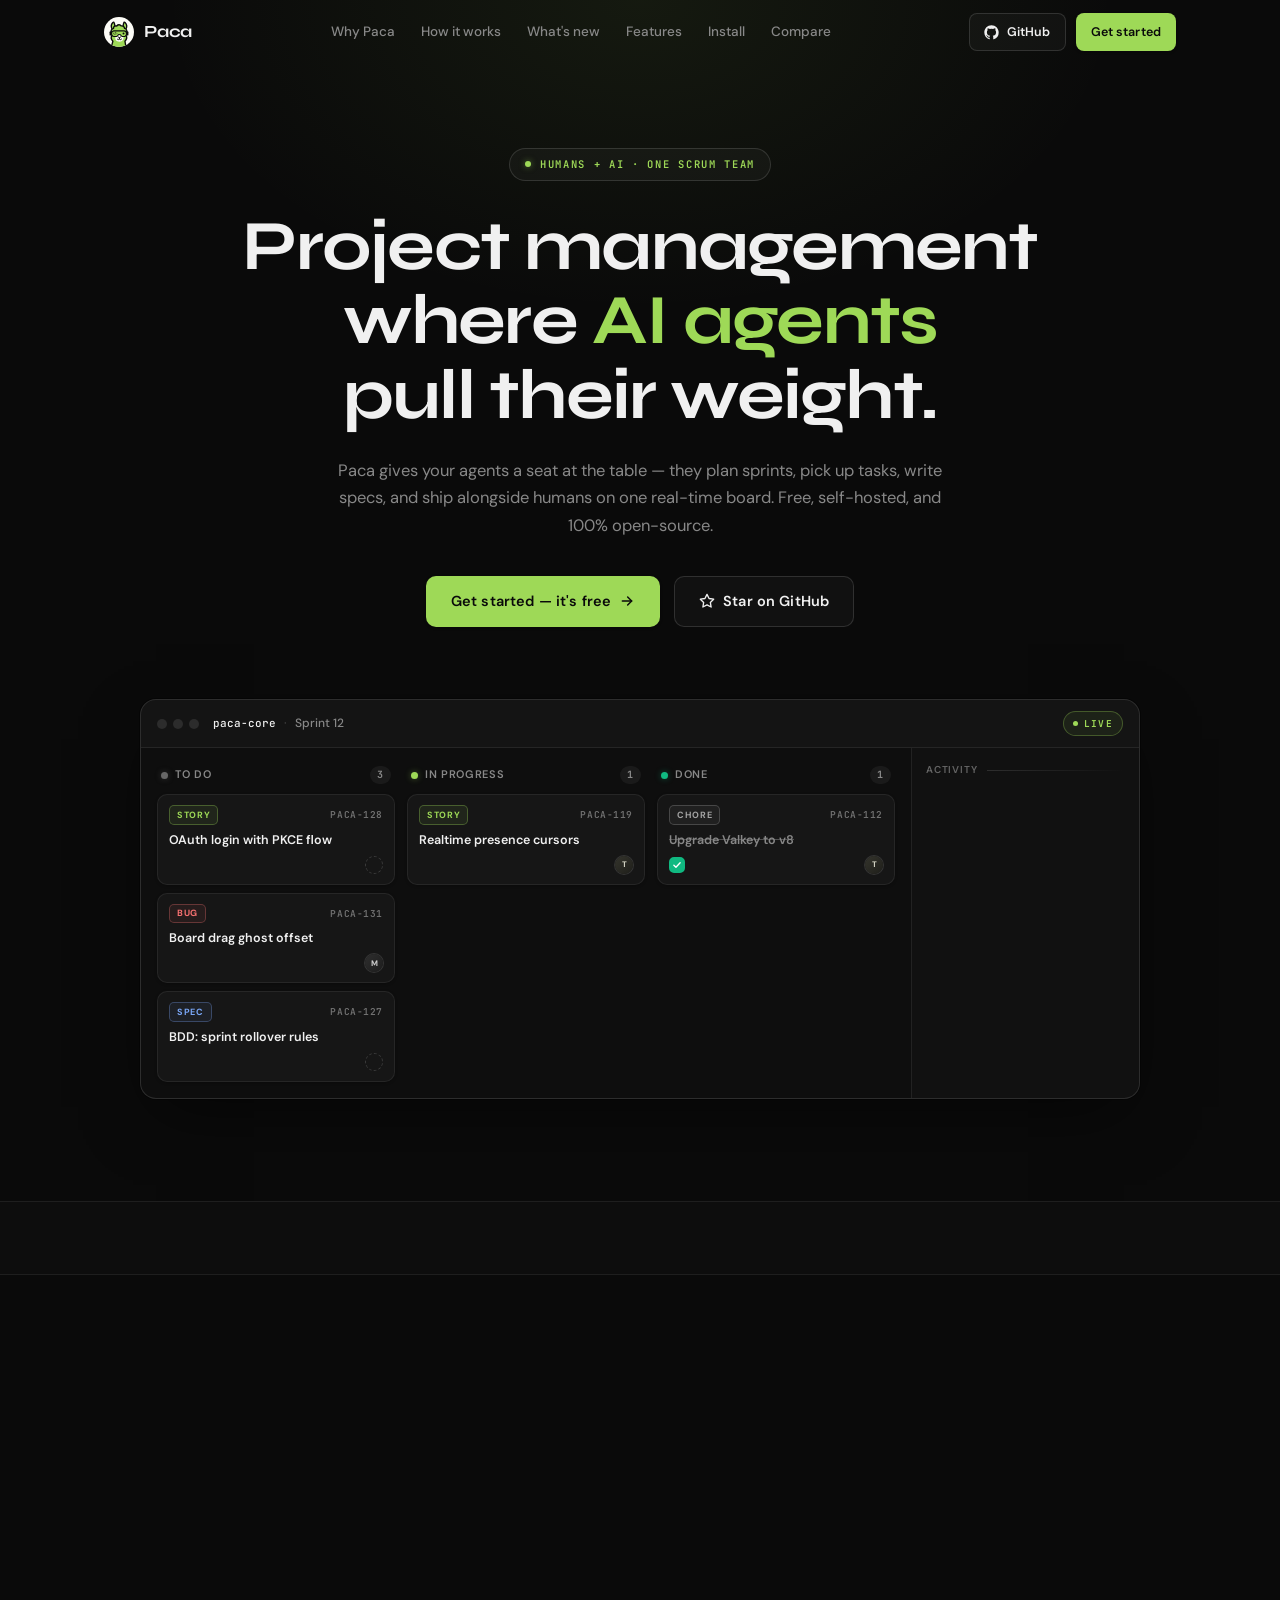
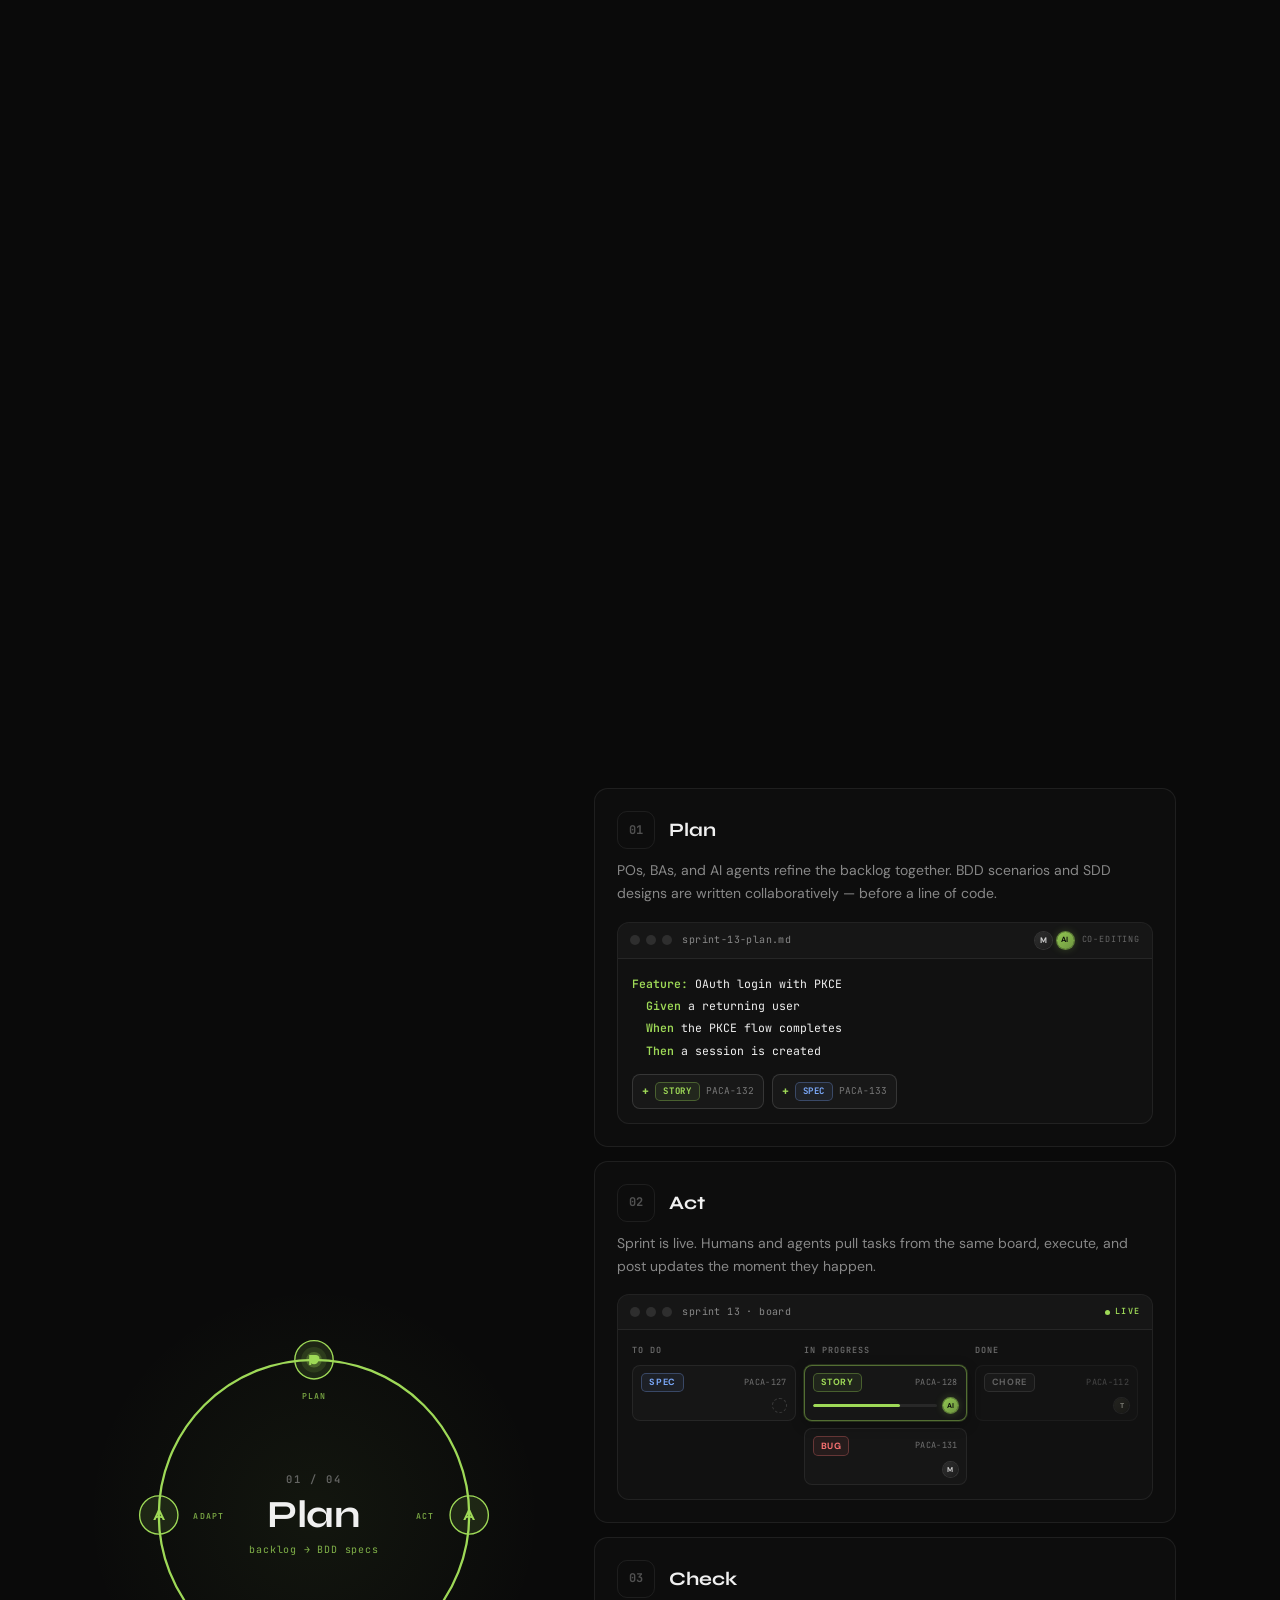
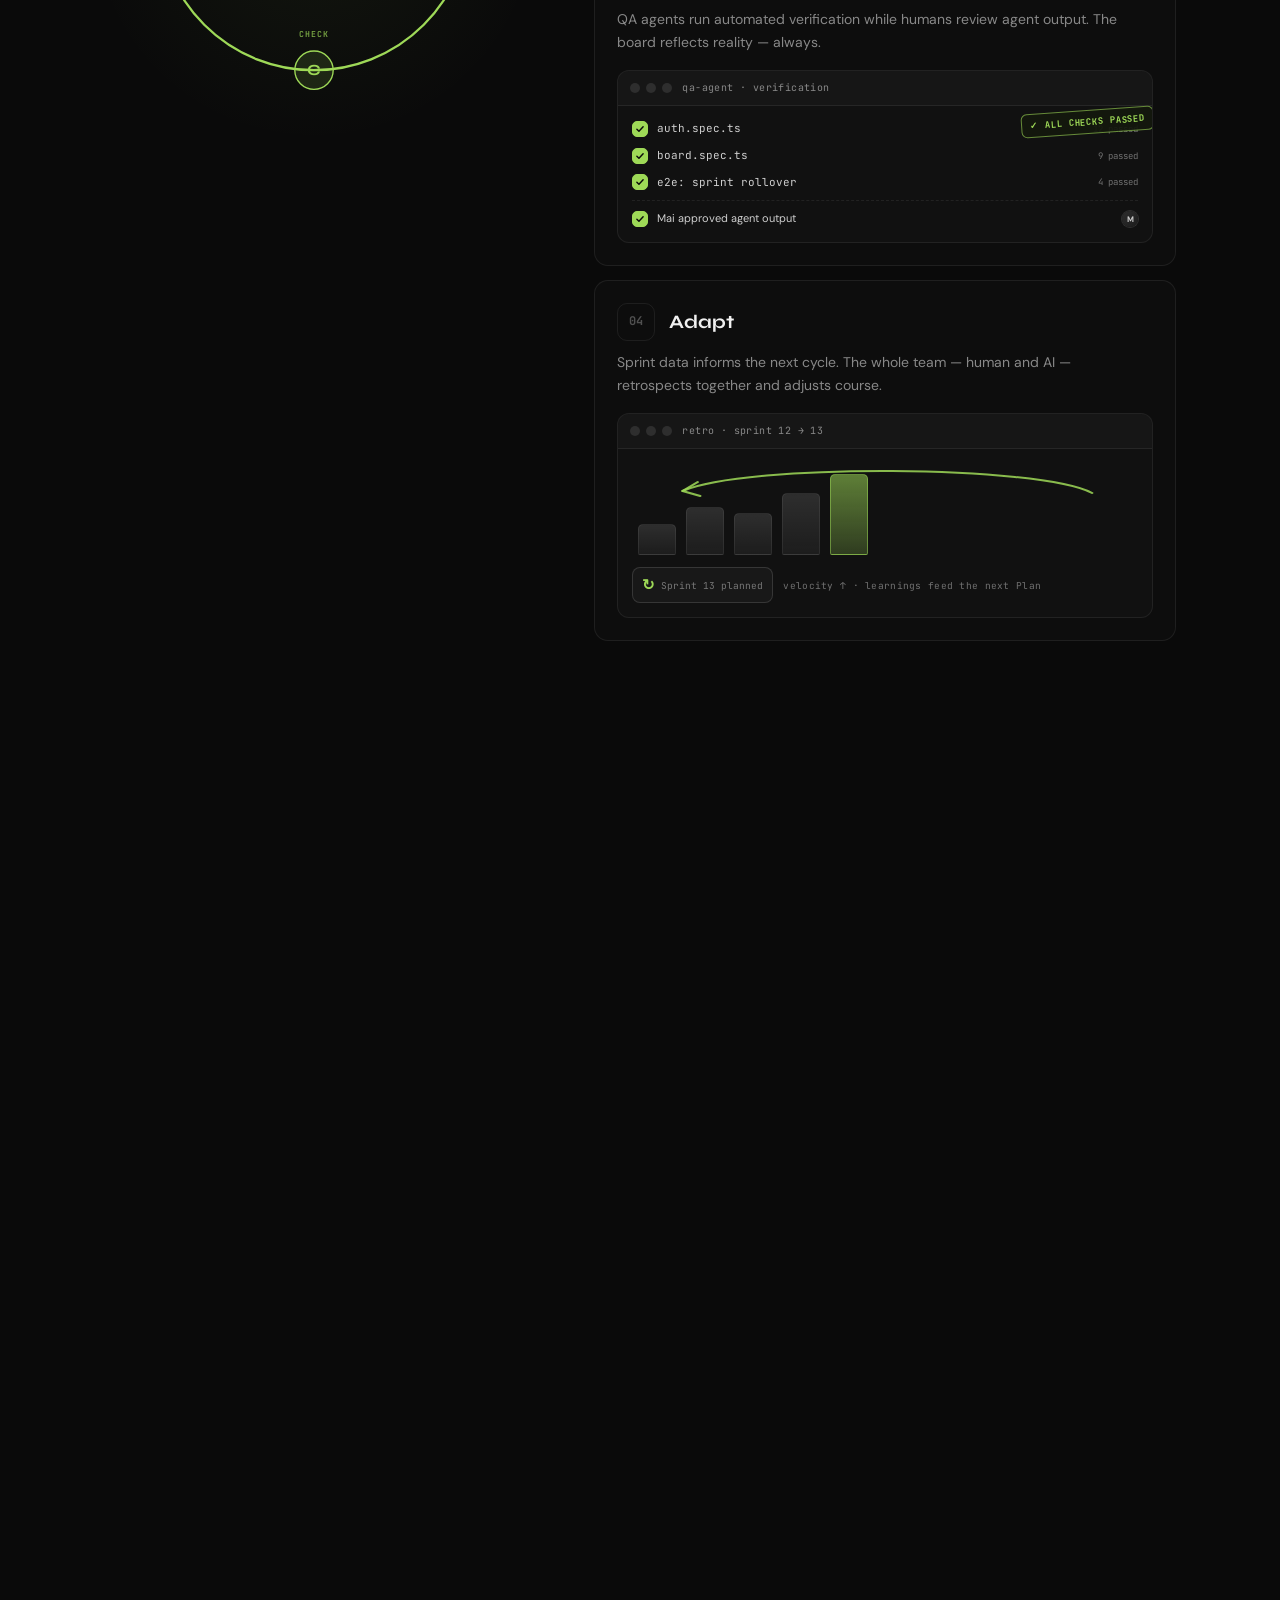
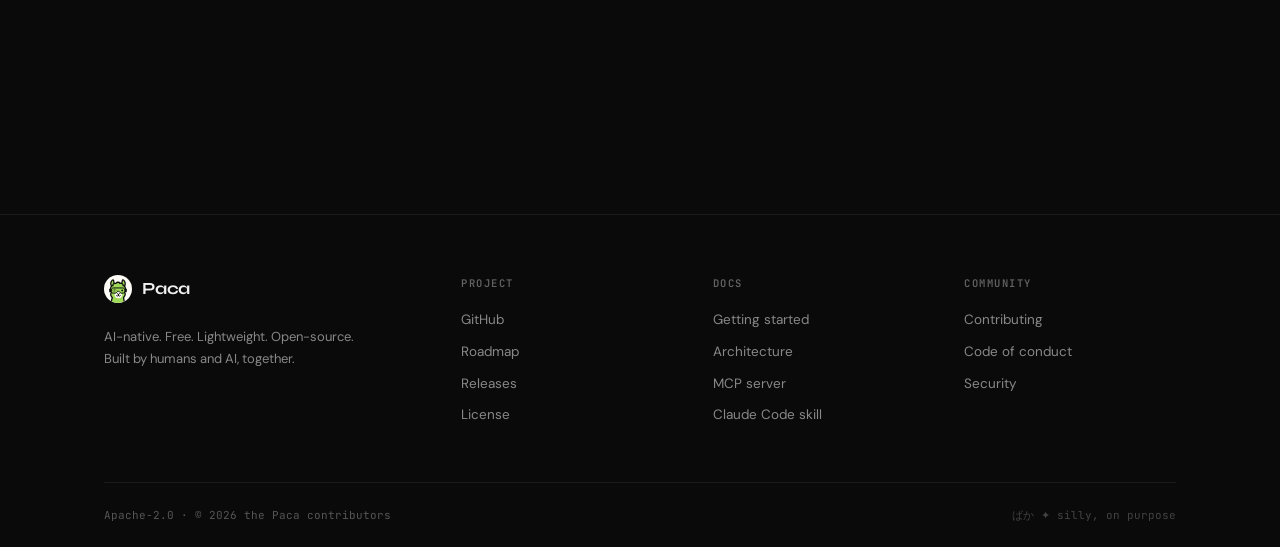
==== commit 6d84f317: "feat: add whats new in 0.17.0 section" ====
--- a/index.html
+++ b/index.html
@@ -307,7 +307,7 @@
             <img src="https://os.virtuals.io/favicon.png" alt="" width="32" height="32" />
             <span>Virtuals Protocol</span>
           </a>
-          <a class="sponsor-fluxion" href="https://fluxionai.world/" target="_blank" rel="noopener sponsored" aria-label="Sponsored by Fluxion AI">
+          <a class="sponsor-fluxion" href="https://fluxionai.world/register?source=github&campaign=github-paca&promo=PACA" target="_blank" rel="noopener sponsored" aria-label="Sponsored by Fluxion AI">
             <img src="assets/fluxion-ai-logo.png" alt="Fluxion AI" width="157" height="32" />
           </a>
         </div>
@@ -568,12 +568,114 @@
         <div class="sec-head" data-reveal>
           <span class="sec-kicker mono">Latest releases</span>
           <h2 class="sec-title">Ships fast. <span class="dim">Ships visibly.</span></h2>
-          <p class="sec-sub">Every release below is a real feature your team can use today — from commenting
-          on a live preview page straight into a task, to long-lived environments with SSH and port forwards,
+          <p class="sec-sub">Every release below is a real feature your team can use today — from Jev AI
+          routing chats, filling and assigning tasks for you, to commenting on a live preview page straight into a task, to long-lived environments with SSH and port forwards,
           to plugging in any coding agent you're already logged into.</p>
         </div>
 
         <div class="wn-grid">
+          <!-- Jev AI integration -->
+          <article class="wn-card wn-card-wide wn-card-new" data-reveal>
+            <div class="wn-head">
+              <span class="wn-version mono">v0.17.0 <span class="wn-new">New</span></span>
+              <h3>Jev AI makes the small calls for you</h3>
+              <p>Plug <a class="wn-link" href="https://docs.typesafe.ai" target="_blank" rel="noopener">Jev</a>,
+              an AI decision engine, into any project to handle the routing calls a team makes all day.
+              It's opt-in per project, bring your own key (TypeSafe or any Jev-compatible host such as OpenJev),
+              and it only acts when it's confident — never overwriting what a person set.</p>
+              <ul class="jev-list">
+                <li><b>Agent Auto-routing</b> — pick <span class="mono">Auto</span> and Jev hands your message to the best-fit agent.</li>
+                <li><b>Task Auto-fill</b> — blank priority, type, points, tags and epic, filled on create.</li>
+                <li><b>Task Auto-assign</b> — the best-matching member, or a reason why not.</li>
+                <li><b>Jev Condition</b> — branch automations on a choice, a score, or yes/no.</li>
+              </ul>
+            </div>
+            <div class="wn-visual jev-demo" id="jev-demo" aria-hidden="true">
+              <div class="jev-panel">
+                <div class="acp-panel-head jev-head">
+                  <span class="jev-spark">✦</span>
+                  <span class="acp-panel-title mono">jev <span class="board-sep">·</span> web-app</span>
+                  <div class="jev-tabs">
+                    <span class="jev-tab is-active" data-jev="route">Auto-route<i></i></span>
+                    <span class="jev-tab" data-jev="fill">Auto-fill<i></i></span>
+                    <span class="jev-tab" data-jev="assign">Auto-assign<i></i></span>
+                    <span class="jev-tab" data-jev="cond">Condition<i></i></span>
+                  </div>
+                </div>
+                <div class="jev-body">
+                  <!-- Agent Auto-routing -->
+                  <div class="jev-pane is-active" data-pane="route">
+                    <div class="chat-msg jev-q" id="jev-route-q">
+                      <span class="avatar avatar-h1">M</span>
+                      <span class="chat-bubble">The login e2e test is flaky on CI again — can someone dig in?</span>
+                    </div>
+                    <div class="jev-cands">
+                      <div class="jev-cand" data-score="0.21"><span class="jev-cand-name">Planner</span><span class="jev-cand-desc">breaks work into tasks</span><span class="jev-bar"><i></i></span><span class="jev-score mono">0.21</span></div>
+                      <div class="jev-cand is-win" data-score="0.92"><span class="jev-cand-name">QA Engineer</span><span class="jev-cand-desc">tests, CI, flaky specs</span><span class="jev-bar"><i></i></span><span class="jev-score mono">0.92</span></div>
+                      <div class="jev-cand" data-score="0.47"><span class="jev-cand-name">Frontend Dev</span><span class="jev-cand-desc">React UI work</span><span class="jev-bar"><i></i></span><span class="jev-score mono">0.47</span></div>
+                    </div>
+                    <div class="jev-foot">
+                      <span class="jev-picker"><span class="jev-spark">✦</span>Auto</span>
+                      <span class="jev-arrow">→</span>
+                      <span class="jev-result" id="jev-route-result"><span class="avatar avatar-ai">Q</span>QA Engineer picked it up</span>
+                    </div>
+                  </div>
+
+                  <!-- Task Auto-fill -->
+                  <div class="jev-pane" data-pane="fill">
+                    <div class="jev-task">
+                      <div class="jev-task-title"><span class="mono jev-tid">PACA-208</span>Checkout button does nothing on Safari</div>
+                      <div class="jev-fields">
+                        <div class="jev-field" data-fill><span class="jev-k">Priority</span><span class="jev-v"><span class="jev-empty">—</span><span class="jev-val"><span class="badge badge-bug">High</span></span></span></div>
+                        <div class="jev-field" data-fill><span class="jev-k">Type</span><span class="jev-v"><span class="jev-empty">—</span><span class="jev-val"><span class="badge badge-bug">Bug</span></span></span></div>
+                        <div class="jev-field" data-fill><span class="jev-k">Points</span><span class="jev-v"><span class="jev-empty">—</span><span class="jev-val mono">3</span></span></div>
+                        <div class="jev-field" data-fill><span class="jev-k">Tags</span><span class="jev-v"><span class="jev-empty">—</span><span class="jev-val"><span class="badge badge-chore">safari</span> <span class="badge badge-chore">checkout</span></span></span></div>
+                        <div class="jev-field is-human"><span class="jev-k">Epic</span><span class="jev-v"><span class="badge badge-spec">Payments v2</span><span class="jev-kept">set by Mai · kept</span></span></div>
+                      </div>
+                    </div>
+                    <div class="jev-foot"><span class="jev-status mono" id="jev-fill-status"><span class="jev-spark">✦</span>4 blank fields filled</span></div>
+                  </div>
+
+                  <!-- Task Auto-assign -->
+                  <div class="jev-pane" data-pane="assign">
+                    <div class="jev-task">
+                      <div class="jev-task-title"><span class="mono jev-tid">PACA-208</span>Checkout button does nothing on Safari</div>
+                      <div class="jev-fields">
+                        <div class="jev-field"><span class="jev-k">Assignee</span><span class="jev-v"><span class="jev-assignee" id="jev-assignee"><span class="jev-picker jev-picker-sm"><span class="jev-spark">✦</span>Auto</span></span></span></div>
+                      </div>
+                    </div>
+                    <div class="jev-members">
+                      <div class="jev-member"><span class="avatar avatar-h1">M</span><span class="jev-cand-name">Mai</span><span class="jev-cand-desc">design, copy</span></div>
+                      <div class="jev-member is-win"><span class="avatar avatar-h2">L</span><span class="jev-cand-name">Linh</span><span class="jev-cand-desc">frontend, browser bugs</span></div>
+                      <div class="jev-member"><span class="avatar avatar-h1">T</span><span class="jev-cand-name">Tuan</span><span class="jev-cand-desc">API, billing</span></div>
+                    </div>
+                    <div class="jev-activity" id="jev-assign-act"><span class="jev-spark">✦</span><span><b>Jev</b> assigned <b>Linh</b> <span class="acp-out-dim">— “frontend, browser bugs” matches a Safari checkout issue</span></span></div>
+                  </div>
+
+                  <!-- Jev Condition -->
+                  <div class="jev-pane" data-pane="cond">
+                    <div class="jev-flow">
+                      <div class="jev-node jev-node-trig"><span class="jev-node-k mono">trigger</span>Task created</div>
+                      <span class="jev-wire" id="jev-wire"></span>
+                      <div class="jev-node jev-node-jev">
+                        <span class="jev-node-k mono"><span class="jev-spark">✦</span>jev condition · yes/no</span>
+                        “Is this a refund request?”
+                        <div class="jev-meter"><span class="jev-meter-fill" id="jev-meter"></span><span class="jev-meter-th"></span></div>
+                        <span class="jev-meter-lbl mono"><span id="jev-conf">0.00</span> confidence <span class="acp-out-dim">· threshold 0.70</span></span>
+                      </div>
+                      <div class="jev-branches">
+                        <span class="jev-branch" data-branch="yes">Yes → Billing queue</span>
+                        <span class="jev-branch" data-branch="no">No → Triage</span>
+                        <span class="jev-branch jev-branch-else" data-branch="else">Else → ask a human</span>
+                      </div>
+                    </div>
+                    <div class="jev-foot"><span class="jev-status mono" id="jev-cond-status">unsure or unavailable → Else</span></div>
+                  </div>
+                </div>
+              </div>
+            </div>
+          </article>
+
           <!-- Browser extension for page annotations -->
           <article class="wn-card wn-card-wide" data-reveal>
             <div class="wn-head">
--- a/css/styles.css
+++ b/css/styles.css
@@ -2017,6 +2017,213 @@
 .cli-env-meta { font-size: 10px; color: rgba(136, 136, 136, 0.75); }
 .cli-term { min-height: 78px; }
 
+/* ---------- v0.17.0 · Jev AI ---------- */
+.wn-card-new {
+  position: relative;
+  border-color: rgba(158, 217, 87, 0.22);
+  background:
+    radial-gradient(120% 90% at 100% 0%, rgba(158, 217, 87, 0.07), transparent 55%),
+    rgba(255, 255, 255, 0.018);
+}
+.wn-card-new:hover { border-color: rgba(158, 217, 87, 0.34); }
+.wn-new {
+  display: inline-block;
+  margin-left: 6px;
+  padding: 1px 6px;
+  border-radius: 999px;
+  font-size: 8.5px;
+  letter-spacing: 0.08em;
+  text-transform: uppercase;
+  color: var(--lime-ink);
+  background: var(--lime);
+  vertical-align: 1px;
+}
+.wn-link { color: var(--fg); text-decoration: underline; text-decoration-color: rgba(158, 217, 87, 0.5); text-underline-offset: 3px; }
+.wn-link:hover { color: var(--lime); }
+.jev-list { list-style: none; margin: 14px 0 0; padding: 0; display: flex; flex-direction: column; gap: 7px; }
+.jev-list li { position: relative; padding-left: 15px; font-size: 12.8px; line-height: 1.5; color: var(--muted-fg); }
+.jev-list li::before { content: "✦"; position: absolute; left: 0; top: 0; font-size: 9px; color: var(--lime); }
+.jev-list b { color: var(--fg); font-weight: 600; }
+
+.jev-demo { display: flex; flex-direction: column; }
+.jev-panel {
+  border: 1px solid var(--line-strong);
+  border-radius: 12px;
+  background: #0d0d0d;
+  box-shadow: 0 14px 40px -18px rgba(0, 0, 0, 0.55), 0 0 0 1px rgba(158, 217, 87, 0.04);
+  overflow: hidden;
+}
+.jev-head { gap: 8px; }
+.jev-spark { color: var(--lime); font-size: 10px; line-height: 1; flex-shrink: 0; }
+.jev-head > .jev-spark { animation: kicker-pulse 2.4s ease-in-out infinite; }
+.jev-tabs { display: flex; gap: 4px; margin-left: auto; min-width: 0; overflow: hidden; }
+.jev-tab {
+  position: relative;
+  font-size: 10px;
+  font-weight: 600;
+  padding: 4px 8px 5px;
+  border-radius: 6px;
+  color: rgba(136, 136, 136, 0.85);
+  white-space: nowrap;
+  overflow: hidden;
+  transition: color 0.25s ease, background 0.25s ease;
+}
+.jev-tab.is-active { color: var(--lime); background: rgba(158, 217, 87, 0.08); }
+.jev-tab i {
+  position: absolute;
+  left: 6px; right: 6px; bottom: 1px;
+  height: 1.5px;
+  border-radius: 2px;
+  background: var(--lime);
+  transform: scaleX(0);
+  transform-origin: left center;
+  opacity: 0.7;
+}
+
+.jev-body { position: relative; min-height: 262px; }
+.jev-pane {
+  position: absolute;
+  inset: 0;
+  display: flex;
+  flex-direction: column;
+  gap: 12px;
+  padding: 14px 14px 12px;
+  opacity: 0;
+  visibility: hidden;
+}
+.jev-pane.is-active { opacity: 1; visibility: visible; }
+
+.jev-q .chat-bubble { font-size: 12px; }
+.jev-cands, .jev-members { display: flex; flex-direction: column; gap: 6px; }
+.jev-cand, .jev-member {
+  display: grid;
+  grid-template-columns: 96px minmax(0, 1fr) 90px 30px;
+  align-items: center;
+  gap: 10px;
+  padding: 7px 10px;
+  border: 1px solid var(--line);
+  border-radius: 8px;
+  background: rgba(255, 255, 255, 0.02);
+  font-size: 11px;
+  transition: border-color 0.3s ease, background 0.3s ease, box-shadow 0.3s ease, opacity 0.3s ease;
+}
+.jev-member { grid-template-columns: 18px 60px minmax(0, 1fr); }
+.jev-member .avatar { width: 18px; height: 18px; font-size: 8px; margin: 0; }
+.jev-cand-name { font-weight: 600; color: var(--fg); white-space: nowrap; }
+.jev-cand-desc { color: rgba(136, 136, 136, 0.8); font-size: 10.5px; white-space: nowrap; overflow: hidden; text-overflow: ellipsis; }
+.jev-bar { height: 4px; border-radius: 4px; background: rgba(255, 255, 255, 0.06); overflow: hidden; }
+.jev-bar i { display: block; height: 100%; width: 0; border-radius: 4px; background: rgba(240, 240, 240, 0.35); }
+.jev-score { font-size: 10px; color: rgba(136, 136, 136, 0.9); text-align: right; }
+.jev-cand.is-lit, .jev-member.is-lit {
+  border-color: rgba(158, 217, 87, 0.45);
+  background: rgba(158, 217, 87, 0.07);
+  box-shadow: 0 0 0 3px rgba(158, 217, 87, 0.08);
+}
+.jev-cand.is-lit .jev-bar i { background: var(--lime); }
+.jev-cand.is-lit .jev-score { color: var(--lime); }
+.jev-cand.is-dim, .jev-member.is-dim { opacity: 0.45; }
+.jev-member.is-scan { border-color: var(--line-strong); background: rgba(255, 255, 255, 0.045); }
+
+.jev-foot { display: flex; align-items: center; gap: 9px; margin-top: auto; flex-wrap: wrap; }
+.jev-picker {
+  display: inline-flex; align-items: center; gap: 5px;
+  font-size: 10.5px; font-weight: 600;
+  padding: 4px 9px;
+  border-radius: 999px;
+  border: 1px solid rgba(158, 217, 87, 0.4);
+  background: rgba(158, 217, 87, 0.08);
+  color: var(--lime);
+}
+.jev-picker-sm { font-size: 10px; padding: 2px 8px; }
+.jev-arrow { color: rgba(136, 136, 136, 0.6); font-size: 12px; }
+.jev-result { display: inline-flex; align-items: center; gap: 7px; font-size: 11px; color: var(--fg); }
+.jev-result .avatar { width: 18px; height: 18px; font-size: 8px; margin: 0; }
+
+.jev-task { border: 1px solid var(--line); border-radius: 10px; background: rgba(255, 255, 255, 0.02); overflow: hidden; }
+.jev-task-title { display: flex; align-items: baseline; gap: 8px; padding: 9px 11px; font-size: 12px; font-weight: 600; border-bottom: 1px solid var(--line); }
+.jev-tid { font-size: 9.5px; color: rgba(136, 136, 136, 0.8); font-weight: 400; flex-shrink: 0; }
+.jev-fields { display: flex; flex-direction: column; }
+.jev-field {
+  position: relative;
+  display: grid;
+  grid-template-columns: 76px minmax(0, 1fr);
+  align-items: center;
+  min-height: 29px;
+  padding: 4px 11px;
+  font-size: 11px;
+  border-top: 1px solid rgba(255, 255, 255, 0.04);
+}
+.jev-field:first-child { border-top: 0; }
+.jev-k { color: rgba(136, 136, 136, 0.85); font-size: 10.5px; }
+.jev-v { position: relative; display: flex; align-items: center; gap: 8px; min-width: 0; }
+.jev-empty { color: rgba(136, 136, 136, 0.45); }
+.jev-val { display: none; align-items: center; gap: 4px; color: var(--fg); }
+.jev-field.is-filled .jev-empty { display: none; }
+.jev-field.is-filled .jev-val { display: inline-flex; }
+.jev-field.is-filled::after {
+  content: "✦ Jev";
+  position: absolute; right: 11px; top: 50%; transform: translateY(-50%);
+  font-size: 9px; font-family: var(--font-mono); color: rgba(158, 217, 87, 0.75);
+}
+.jev-field.is-flash { background: rgba(158, 217, 87, 0.08); }
+.jev-field { transition: background 0.5s ease; }
+.jev-kept { font-size: 9.5px; font-family: var(--font-mono); color: rgba(136, 136, 136, 0.75); white-space: nowrap; }
+.jev-status { display: inline-flex; align-items: center; gap: 6px; font-size: 10px; color: var(--lime); }
+.jev-assignee { display: inline-flex; align-items: center; gap: 7px; color: var(--fg); }
+.jev-assignee .avatar { width: 18px; height: 18px; font-size: 8px; margin: 0; }
+.jev-activity {
+  display: flex; align-items: baseline; gap: 7px;
+  margin-top: auto;
+  padding: 8px 10px;
+  border-left: 2px solid rgba(158, 217, 87, 0.5);
+  background: rgba(255, 255, 255, 0.02);
+  border-radius: 0 8px 8px 0;
+  font-size: 10.5px;
+  line-height: 1.5;
+  color: rgba(240, 240, 240, 0.8);
+}
+.jev-activity b { color: var(--fg); font-weight: 600; }
+
+.jev-flow { display: flex; flex-direction: column; align-items: center; gap: 0; }
+.jev-node {
+  display: flex; flex-direction: column; gap: 5px;
+  width: min(100%, 300px);
+  padding: 9px 12px;
+  border: 1px solid var(--line-strong);
+  border-radius: 10px;
+  background: #121212;
+  font-size: 11.5px;
+  color: var(--fg);
+}
+.jev-node-trig { width: auto; padding: 6px 12px; flex-direction: row; align-items: baseline; gap: 8px; }
+.jev-node-jev { border-color: rgba(158, 217, 87, 0.35); box-shadow: 0 0 0 3px rgba(158, 217, 87, 0.05); }
+.jev-node-k { display: inline-flex; align-items: center; gap: 5px; font-size: 9px; letter-spacing: 0.06em; text-transform: uppercase; color: rgba(136, 136, 136, 0.8); }
+.jev-wire { position: relative; width: 1.5px; height: 16px; background: var(--line-strong); overflow: hidden; }
+.jev-wire::after {
+  content: ""; position: absolute; left: 0; right: 0; top: -8px; height: 8px;
+  background: var(--lime); opacity: 0;
+}
+.jev-wire.is-live::after { opacity: 1; animation: jev-wire 0.5s ease-in forwards; }
+@keyframes jev-wire { to { top: 16px; } }
+.jev-meter { position: relative; height: 5px; margin-top: 3px; border-radius: 5px; background: rgba(255, 255, 255, 0.07); }
+.jev-meter-fill { position: absolute; left: 0; top: 0; bottom: 0; width: 0; border-radius: 5px; background: rgba(240, 240, 240, 0.35); }
+.jev-meter-fill.is-pass { background: var(--lime); }
+.jev-meter-fill.is-fail { background: #fbbf24; }
+.jev-meter-th { position: absolute; left: 70%; top: -3px; bottom: -3px; width: 1.5px; background: rgba(240, 240, 240, 0.55); border-radius: 1px; }
+.jev-meter-lbl { font-size: 9.5px; color: rgba(240, 240, 240, 0.8); }
+.jev-branches { display: flex; gap: 6px; margin-top: 12px; flex-wrap: wrap; justify-content: center; }
+.jev-branch {
+  font-size: 10px; font-weight: 600;
+  padding: 5px 9px;
+  border-radius: 7px;
+  border: 1px solid var(--line);
+  background: rgba(255, 255, 255, 0.02);
+  color: rgba(136, 136, 136, 0.85);
+  transition: color 0.25s ease, border-color 0.25s ease, background 0.25s ease, box-shadow 0.25s ease;
+}
+.jev-branch.is-lit { color: var(--lime); border-color: rgba(158, 217, 87, 0.45); background: rgba(158, 217, 87, 0.08); box-shadow: 0 0 0 3px rgba(158, 217, 87, 0.08); }
+.jev-branch-else.is-lit { color: #fbbf24; border-color: rgba(251, 191, 36, 0.45); background: rgba(251, 191, 36, 0.08); box-shadow: 0 0 0 3px rgba(251, 191, 36, 0.08); }
+
 /* --- static environments demo --- */
 .env-demo { display: flex; flex-direction: column; }
 .env-panel {
@@ -2630,6 +2837,13 @@
   .ext-tb-dot { display: none; }
   .ext-badge span { display: none; }
   .cli-tiles { grid-template-columns: repeat(2, minmax(0, 1fr)); }
+  .jev-head .acp-panel-title { display: none; }
+  .jev-tabs { margin-left: 0; }
+  .jev-tab { padding: 4px 6px 5px; font-size: 9.5px; }
+  .jev-body { min-height: 300px; }
+  .jev-cand { grid-template-columns: 84px minmax(0, 1fr) 30px; }
+  .jev-cand .jev-cand-desc { display: none; }
+  .jev-kept { display: none; }
   .env-meta { display: none; }
 
   /* the flow canvas scrolls sideways here — shrink the nodes so less of it is off-screen,
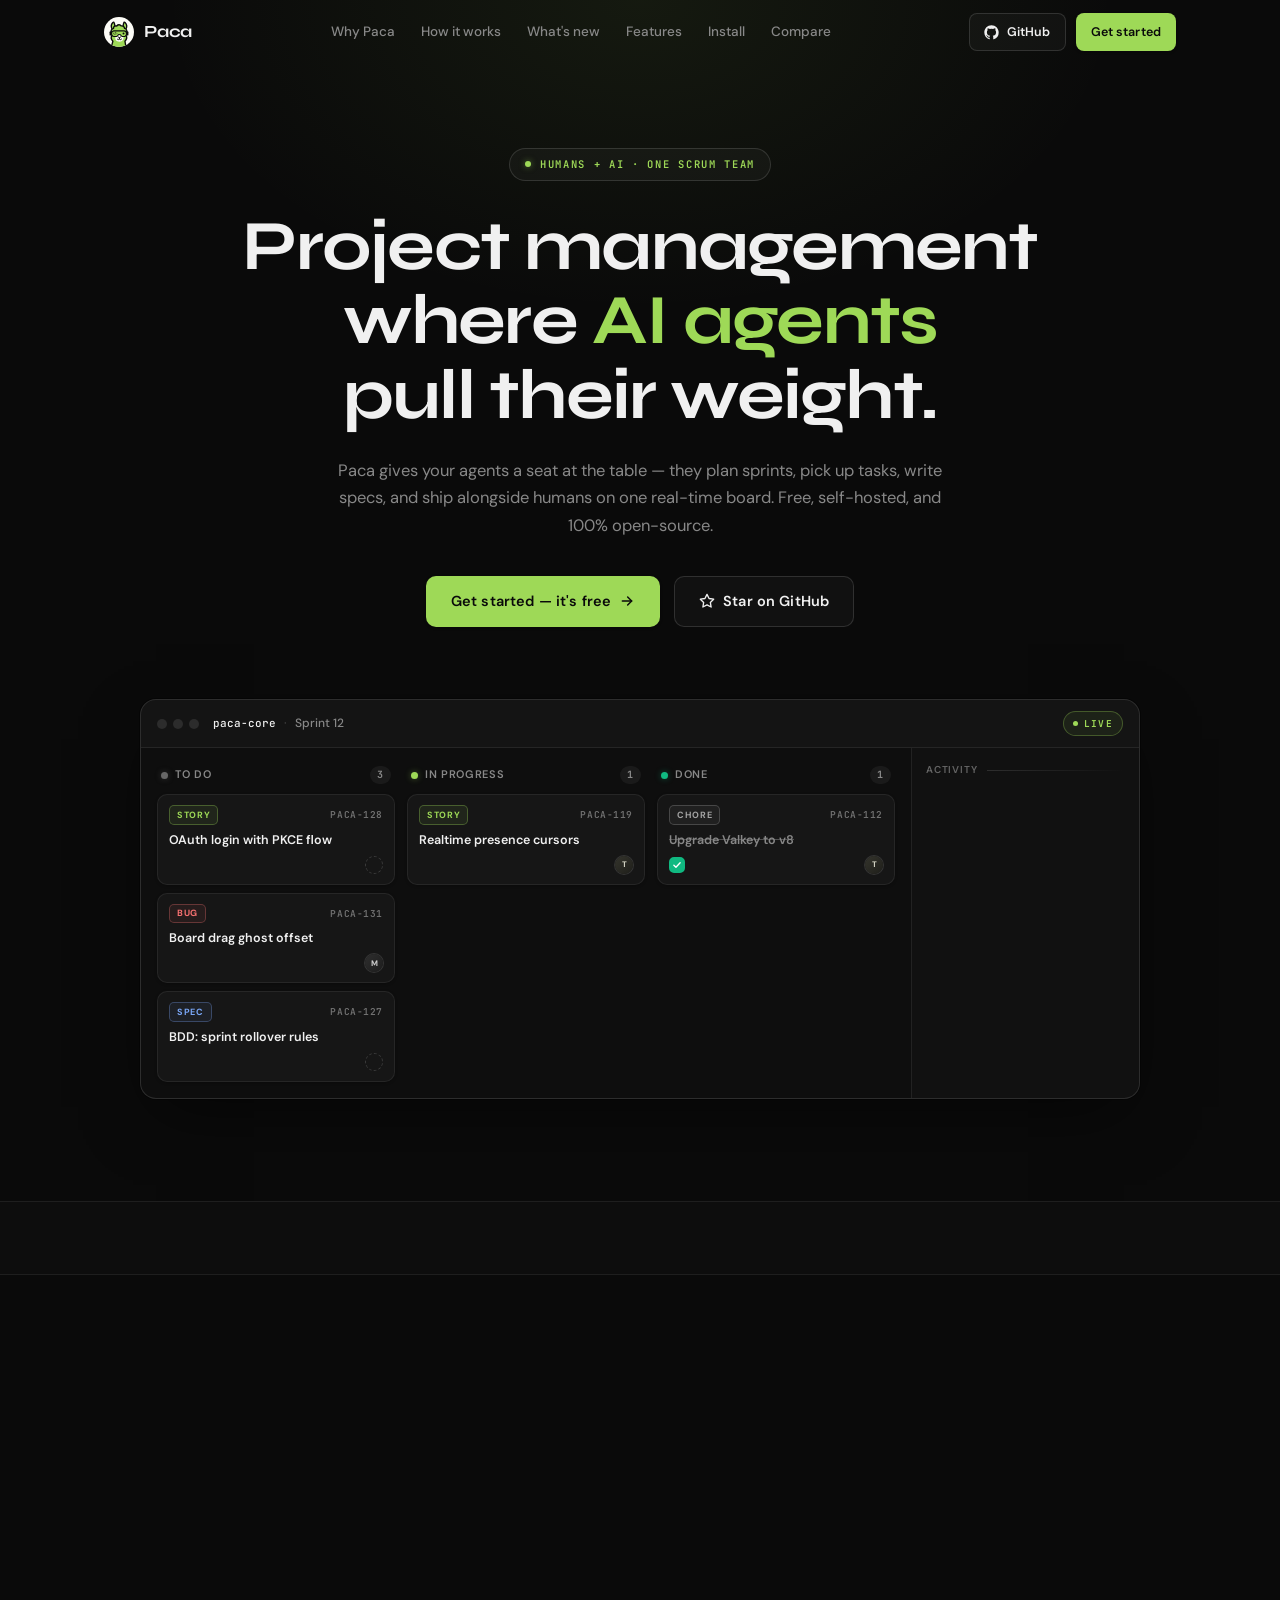
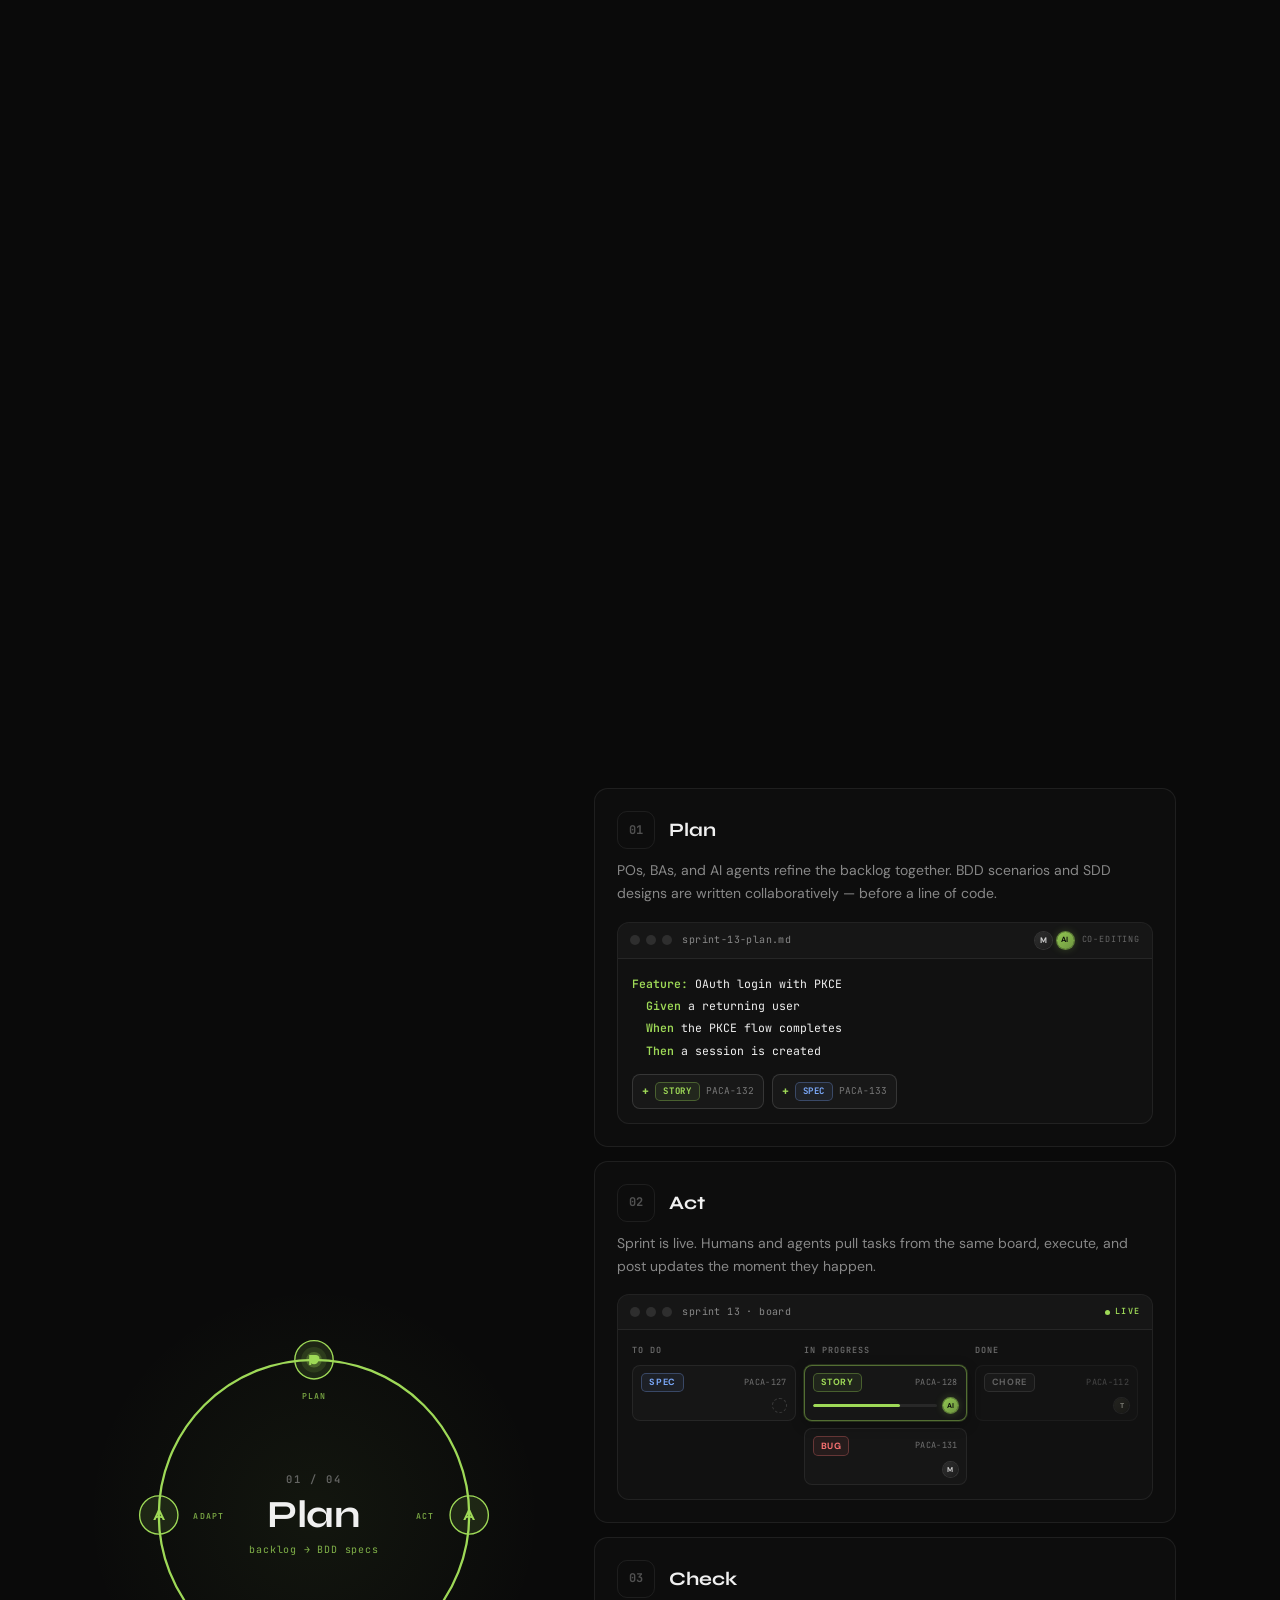
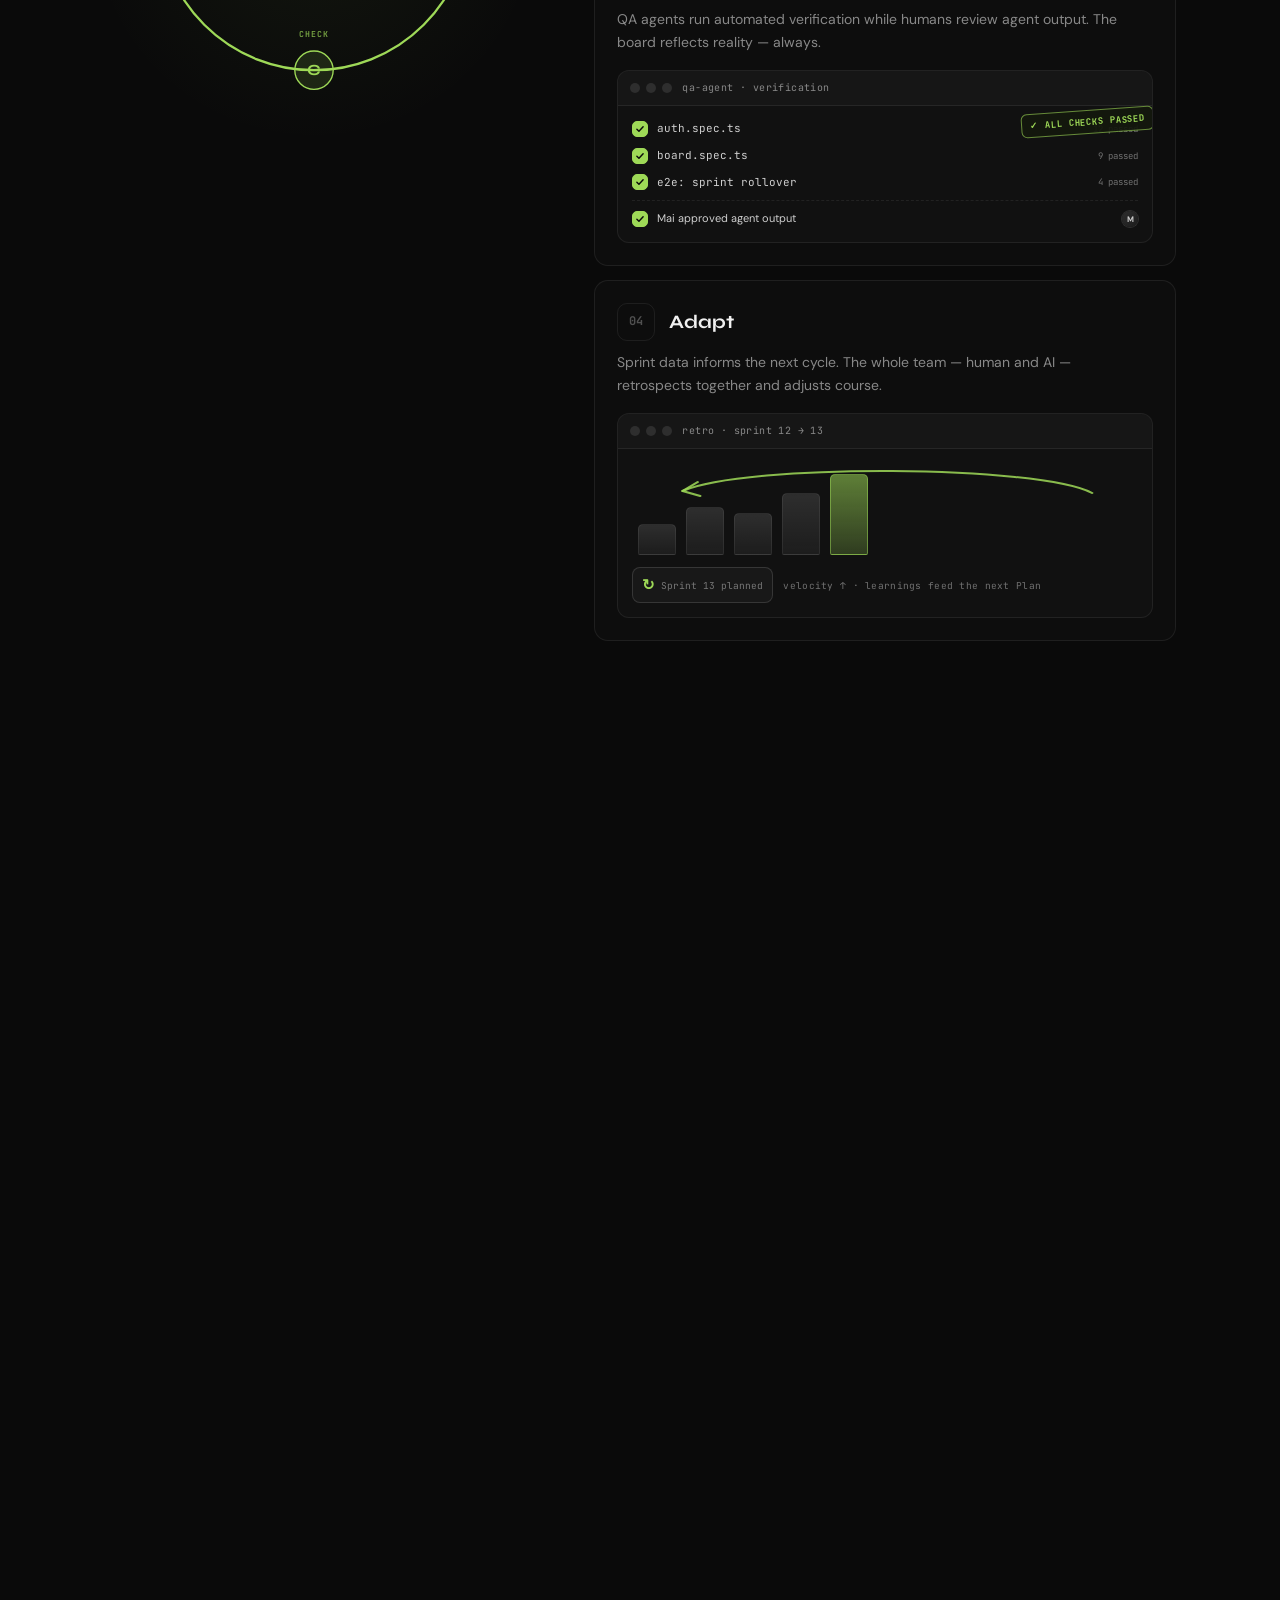
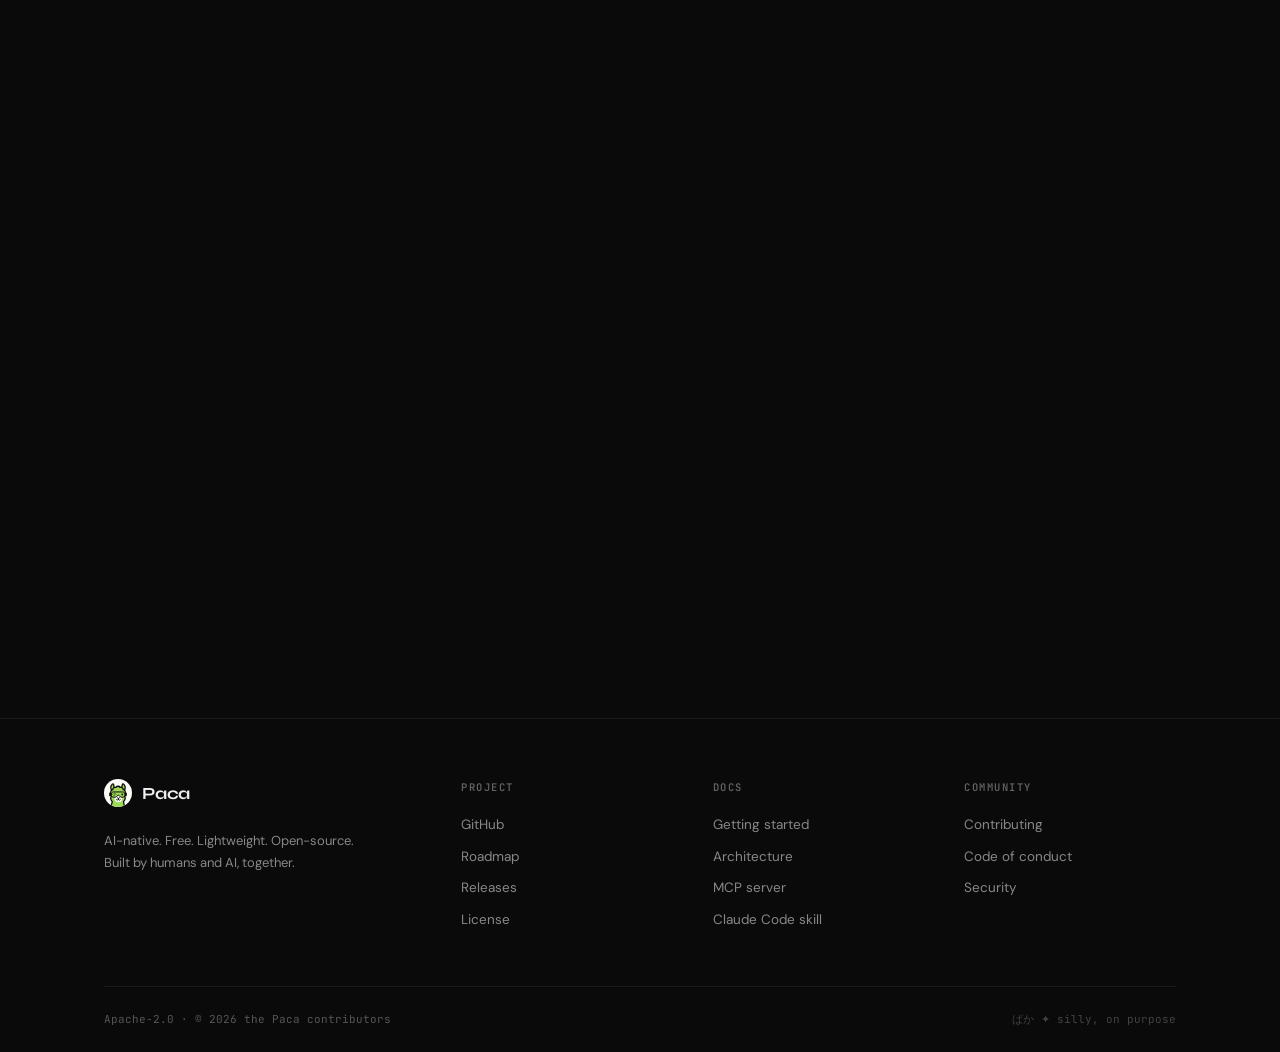
==== commit 1c6d8a29: "feat: update "What's new" section with role-based authorization features" ====
--- a/index.html
+++ b/index.html
@@ -568,16 +568,56 @@
         <div class="sec-head" data-reveal>
           <span class="sec-kicker mono">Latest releases</span>
           <h2 class="sec-title">Ships fast. <span class="dim">Ships visibly.</span></h2>
-          <p class="sec-sub">Every release below is a real feature your team can use today — from Jev AI
+          <p class="sec-sub">Every release below is a real feature your team can use today — from roles you configure per resource, to Jev AI
           routing chats, filling and assigning tasks for you, to commenting on a live preview page straight into a task, to long-lived environments with SSH and port forwards,
           to plugging in any coding agent you're already logged into.</p>
         </div>
 
         <div class="wn-grid">
-          <!-- Jev AI integration -->
+          <!-- Role-based authorization -->
           <article class="wn-card wn-card-wide wn-card-new" data-reveal>
             <div class="wn-head">
-              <span class="wn-version mono">v0.17.0 <span class="wn-new">New</span></span>
+              <span class="wn-version mono">v0.19.0 <span class="wn-new">New</span></span>
+              <h3>Roles, down to a single resource</h3>
+              <p>Access is now controlled by roles: named policies that allow or deny actions on
+              resources. Nothing is allowed by default, and an explicit Deny always wins.
+              Configure a role on a whole project or just one sprint, doc or environment.</p>
+              <ul class="jev-list">
+                <li><b>Per-resource roles</b> — from <span class="mono">project/*</span> down to one task, sprint, doc or environment.</li>
+                <li><b>Conditions</b> — narrow by sprint, status, assignee, doc folder or environment type.</li>
+                <li><b>Simple &amp; Advanced editors</b> — pick permissions, or write the JSON policy directly.</li>
+                <li><b>Humans and agents</b> — assign several roles per user, member or agent.</li>
+              </ul>
+              <p class="wn-more"><a class="wn-link" href="https://github.com/Paca-AI/paca/blob/master/docs/guides/roles-and-policies.md" target="_blank" rel="noopener">Read the roles guide →</a></p>
+            </div>
+            <div class="wn-visual role-demo" aria-hidden="true">
+              <div class="role-panel">
+                <div class="role-head">
+                  <span class="mono role-name">Sprint 5 contributor</span>
+                  <span class="role-tabs mono"><span>Simple</span><span class="is-active">Advanced</span></span>
+                </div>
+                <div class="role-body">
+                  <div class="role-stmt">
+                    <span class="role-effect role-allow mono">Allow</span>
+                    <span class="mono role-actions">tasks:read · tasks:write</span>
+                    <span class="mono role-res">project/web-app/*</span>
+                    <span class="mono role-cond">task.sprint_id = Sprint 5</span>
+                  </div>
+                  <div class="role-stmt">
+                    <span class="role-effect role-deny mono">Deny</span>
+                    <span class="mono role-actions">environments:connect</span>
+                    <span class="mono role-res">project/*/environment/*</span>
+                    <span class="mono role-cond">environment.type = kubernetes</span>
+                  </div>
+                </div>
+              </div>
+            </div>
+          </article>
+
+          <!-- Jev AI integration -->
+          <article class="wn-card wn-card-wide" data-reveal>
+            <div class="wn-head">
+              <span class="wn-version mono">v0.17.0</span>
               <h3>Jev AI makes the small calls for you</h3>
               <p>Plug <a class="wn-link" href="https://docs.typesafe.ai" target="_blank" rel="noopener">Jev</a>,
               an AI decision engine, into any project to handle the routing calls a team makes all day.
--- a/css/styles.css
+++ b/css/styles.css
@@ -2044,6 +2044,56 @@
 .jev-list li { position: relative; padding-left: 15px; font-size: 12.8px; line-height: 1.5; color: var(--muted-fg); }
 .jev-list li::before { content: "✦"; position: absolute; left: 0; top: 0; font-size: 9px; color: var(--lime); }
 .jev-list b { color: var(--fg); font-weight: 600; }
+
+/* --- role-based authorization card --- */
+.wn-more { margin-top: 14px; }
+.role-panel {
+  border: 1px solid var(--line-strong);
+  border-radius: 14px;
+  background: #0d0d0d;
+  overflow: hidden;
+  box-shadow: 0 14px 40px -16px rgba(0, 0, 0, 0.55);
+}
+.role-head {
+  display: flex;
+  align-items: center;
+  justify-content: space-between;
+  gap: 10px;
+  padding: 9px 13px;
+  border-bottom: 1px solid var(--line);
+  background: rgba(255, 255, 255, 0.02);
+}
+.role-name { font-size: 10.5px; color: var(--fg); }
+.role-tabs { display: inline-flex; gap: 2px; font-size: 9.5px; }
+.role-tabs span { padding: 3px 9px; border-radius: 999px; color: var(--muted-fg); }
+.role-tabs .is-active { color: var(--lime); background: rgba(158, 217, 87, 0.08); }
+.role-body { display: flex; flex-direction: column; gap: 10px; padding: 14px; }
+.role-stmt {
+  display: grid;
+  grid-template-columns: auto 1fr;
+  gap: 6px 12px;
+  align-items: baseline;
+  padding: 11px 12px;
+  border: 1px solid var(--line);
+  border-radius: 10px;
+  background: rgba(255, 255, 255, 0.02);
+  font-size: 11.5px;
+}
+.role-effect {
+  grid-row: span 3;
+  font-size: 9px;
+  font-weight: 700;
+  letter-spacing: 0.1em;
+  padding: 3px 8px;
+  border-radius: 999px;
+  border: 1px solid;
+  text-transform: uppercase;
+}
+.role-allow { color: var(--lime); border-color: rgba(158, 217, 87, 0.3); background: rgba(158, 217, 87, 0.07); }
+.role-deny { color: var(--red); border-color: rgba(248, 113, 113, 0.3); background: rgba(248, 113, 113, 0.07); }
+.role-actions { color: var(--fg); }
+.role-res { color: var(--blue); overflow-wrap: anywhere; }
+.role-cond { color: var(--muted-fg); }
 
 .jev-demo { display: flex; flex-direction: column; }
 .jev-panel {
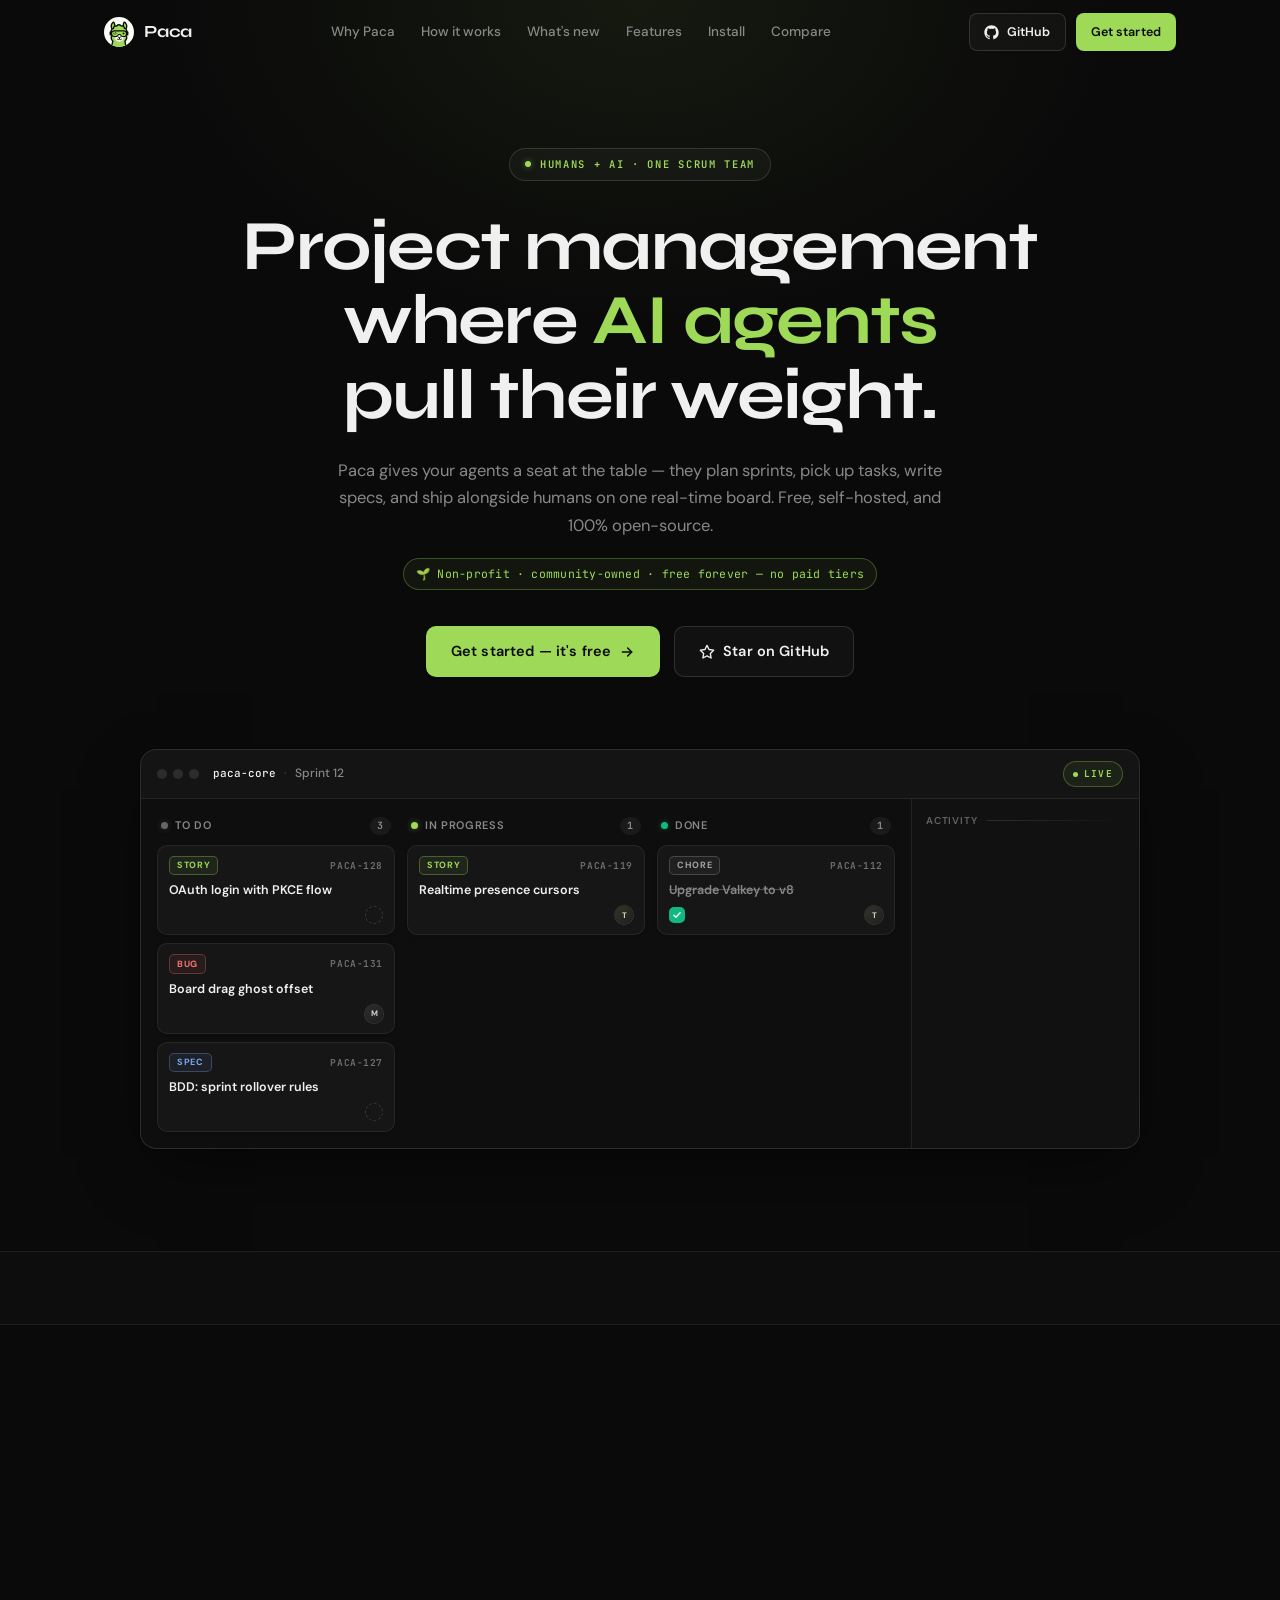
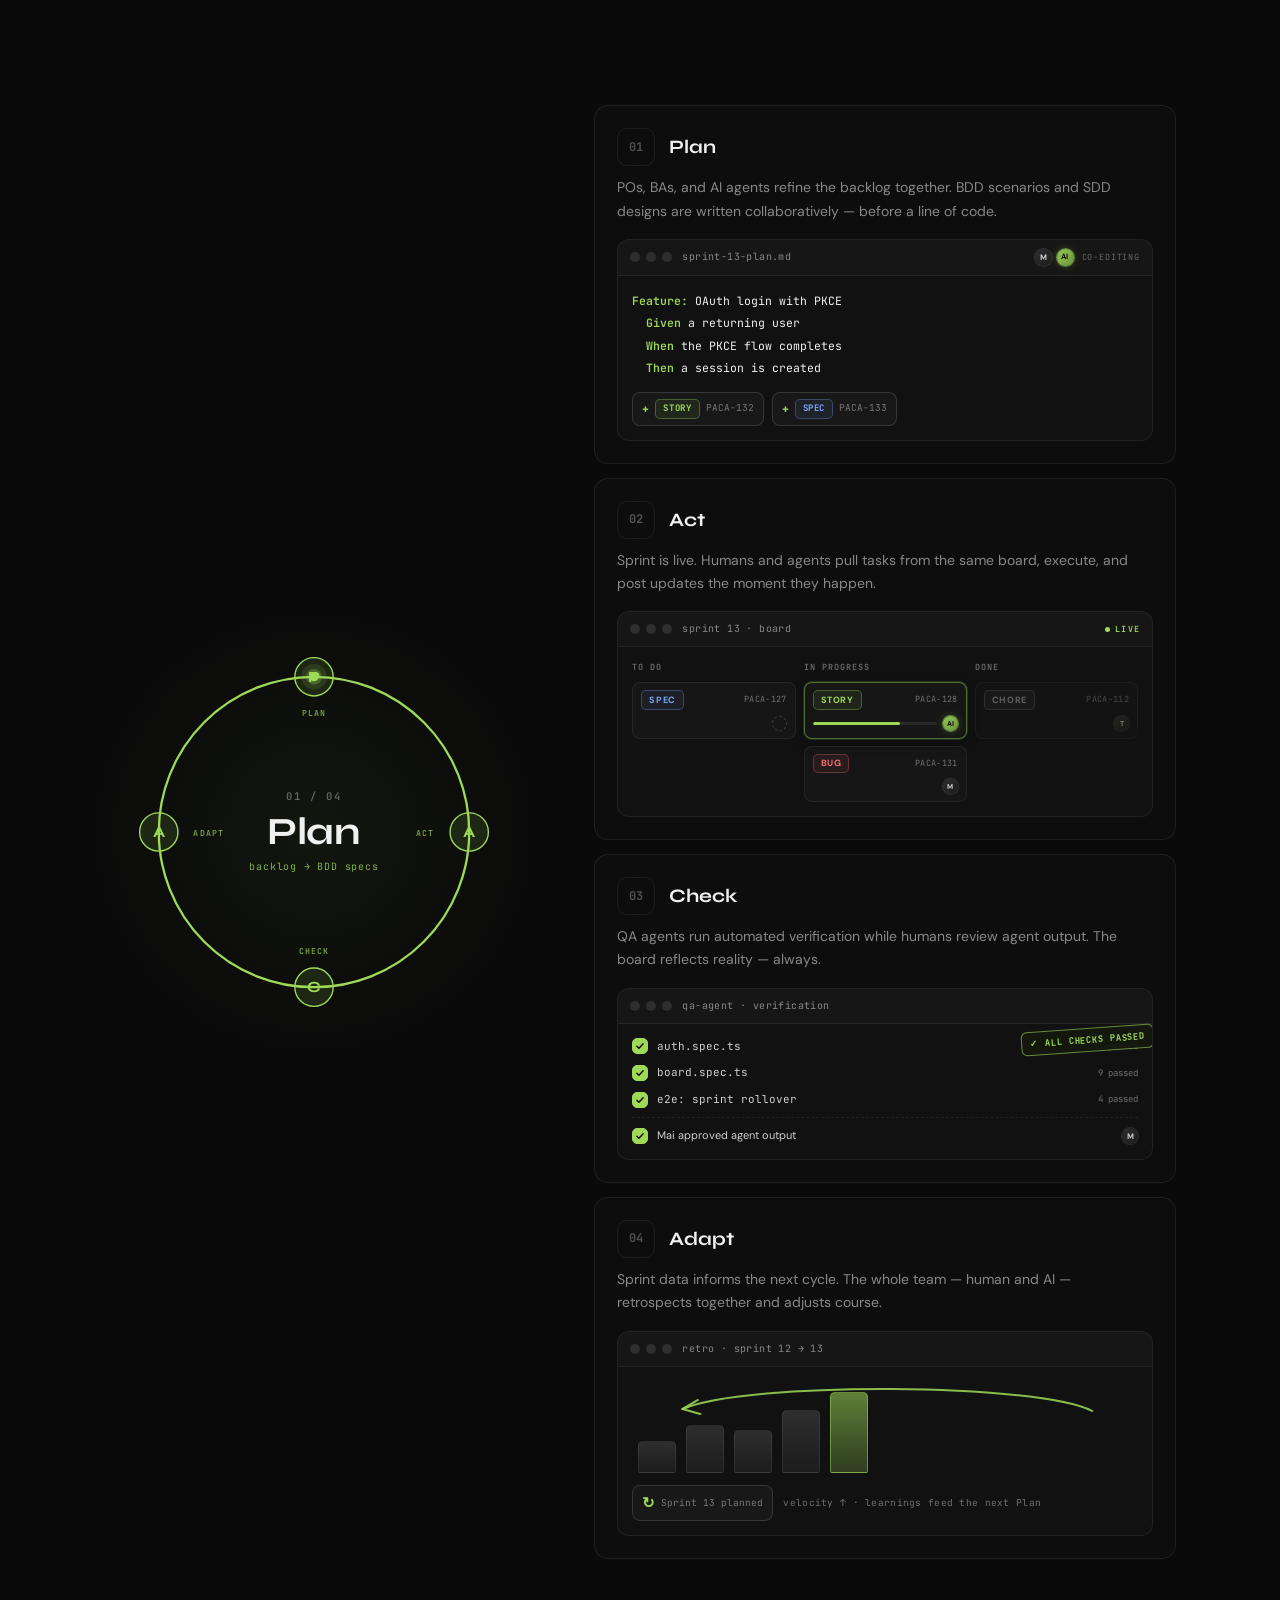
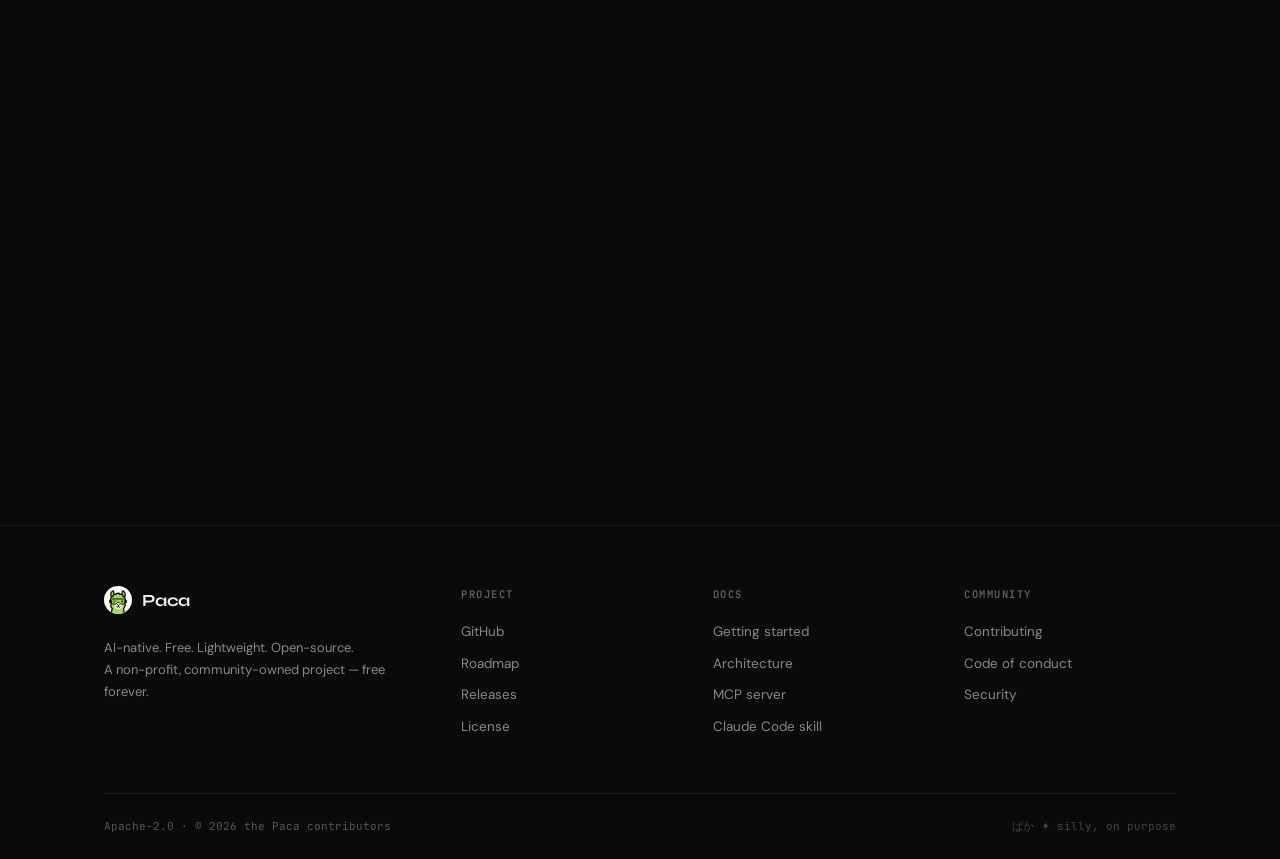
==== commit 6f5d7061: "feat: add "Our promise" section highlighting non-profit and community-owned aspects" ====
--- a/index.html
+++ b/index.html
@@ -4,9 +4,9 @@
   <meta charset="utf-8" />
   <meta name="viewport" content="width=device-width, initial-scale=1" />
   <title>Paca — Humans and AI agents, one Scrum team</title>
-  <meta name="description" content="Paca is a free, self-hosted, open-source project management platform where AI agents plan sprints, pick up tasks, and ship alongside humans. Chat with your project in plain English and revert any change in one click. The fully customizable alternative to Jira, Trello, ClickUp, and Monday." />
+  <meta name="description" content="Paca is a free-forever, non-profit, community-owned, self-hosted, open-source project management platform where AI agents plan sprints, pick up tasks, and ship alongside humans. Chat with your project in plain English and revert any change in one click. The fully customizable alternative to Jira, Trello, ClickUp, and Monday." />
   <meta property="og:title" content="Paca — Humans and AI agents, one Scrum team" />
-  <meta property="og:description" content="AI-native, free, lightweight, open-source project management. Your AI agents get a seat at the table. Latest: workspace branding, a visual automation engine, and ACP agent support." />
+  <meta property="og:description" content="AI-native, free, lightweight, open-source project management — a non-profit, community-owned project with no paid tiers, ever. Latest: real-time collaborative docs, Git integration, and a Gantt view." />
   <meta property="og:type" content="website" />
   <meta property="og:url" content="https://paca-ai.org/" />
   <meta property="og:image" content="https://paca-ai.org/assets/paca-logo-512.png" />
@@ -120,6 +120,7 @@
             write specs, and ship alongside humans on one real-time board.
             Free, self-hosted, and 100% open-source.
           </p>
+          <p class="hero-badge mono" data-hero="sub">🌱 Non-profit · community-owned · free forever — no paid tiers</p>
 
           <div class="hero-cta" data-hero="cta">
             <a class="btn btn-lime btn-lg" href="#install">
@@ -355,6 +356,45 @@
       </div>
     </section>
 
+    <!-- ====================== PROMISE ====================== -->
+    <section class="promise section" id="promise">
+      <div class="container">
+        <div class="sec-head" data-reveal>
+          <span class="sec-kicker mono">Our promise</span>
+          <h2 class="sec-title">Free forever. <span class="dim">Owned by the&nbsp;community.</span></h2>
+          <p class="sec-sub">Paca is, and will always be, <strong>free and non-profit</strong>. It's built by its contributors
+          and for its users — not sold by a vendor.</p>
+        </div>
+
+        <div class="why-grid">
+          <article class="why-card" data-reveal>
+            <h3>No paid tiers</h3>
+            <p>There will never be a "Pro", "Team", or "Enterprise" edition. Every feature, today and in the future, is available to everyone at no cost.</p>
+          </article>
+          <article class="why-card" data-reveal>
+            <h3>No bait-and-switch</h3>
+            <p>No open-core games. We won't move existing features behind a paywall or change the license out from under you.</p>
+          </article>
+          <article class="why-card" data-reveal>
+            <h3>Not a business</h3>
+            <p>No company sells Paca. Sponsors help cover infrastructure costs, and the project's direction stays with the community.</p>
+          </article>
+          <article class="why-card" data-reveal>
+            <h3>Shaped in the open</h3>
+            <p>Direction is decided through issues, discussions and pull requests — public, where anyone can weigh in.</p>
+          </article>
+          <article class="why-card" data-reveal>
+            <h3>Everyone can help</h3>
+            <p>Code, docs, translations, plugins, bug reports and ideas all count. <a class="wn-link" href="https://github.com/Paca-AI/paca/blob/master/CONTRIBUTING.md" target="_blank" rel="noopener">Start contributing →</a></p>
+          </article>
+          <article class="why-card" data-reveal>
+            <h3>You own your data</h3>
+            <p>Self-hosted and Apache-2.0: your data stays on your servers, and the code is yours to read, fork and extend.</p>
+          </article>
+        </div>
+      </div>
+    </section>
+
     <!-- ====================== P-A-C-A CYCLE ====================== -->
     <section class="cycle section" id="cycle">
       <div class="container">
@@ -568,16 +608,50 @@
         <div class="sec-head" data-reveal>
           <span class="sec-kicker mono">Latest releases</span>
           <h2 class="sec-title">Ships fast. <span class="dim">Ships visibly.</span></h2>
-          <p class="sec-sub">Every release below is a real feature your team can use today — from roles you configure per resource, to Jev AI
+          <p class="sec-sub">Every release below is a real feature your team can use today — from live collaborative docs and agents that work on your pull requests, to roles you configure per resource, to Jev AI
           routing chats, filling and assigning tasks for you, to commenting on a live preview page straight into a task, to long-lived environments with SSH and port forwards,
           to plugging in any coding agent you're already logged into.</p>
         </div>
 
         <div class="wn-grid">
+          <!-- v0.21.0 -->
+          <article class="wn-card wn-card-new" data-reveal>
+            <div class="wn-head">
+              <span class="wn-version mono">v0.21.0 <span class="wn-new">New</span></span>
+              <h3>Edit together, plan on a Gantt</h3>
+              <p>Documents become live, shared spaces, and the roadmap grows up.</p>
+              <ul class="jev-list">
+                <li><b>Real-time collaborative docs</b> — several people and agents edit the same document and see changes live.</li>
+                <li><b>Gantt view</b> — the Roadmap is now a full Gantt chart with task links and zoom.</li>
+                <li><b>Docs as files over MCP</b> — work on Markdown locally in Claude Code or any editor, then <span class="mono">push</span> back with conflict detection.</li>
+                <li><b>Analyst role</b> — talk a request through with <span class="mono">/paca-analyst</span> and get draft tasks in a Refinement status for a human to approve.</li>
+                <li><b>Drag-and-drop docs</b> and <b>SSO-only mode</b> with IdP group or role restrictions.</li>
+              </ul>
+              <p class="wn-more"><a class="wn-link" href="https://github.com/Paca-AI/paca/releases" target="_blank" rel="noopener">See the release notes →</a></p>
+            </div>
+          </article>
+
+          <!-- v0.20.0 -->
+          <article class="wn-card" data-reveal>
+            <div class="wn-head">
+              <span class="wn-version mono">v0.20.0</span>
+              <h3>Agents that work on your pull requests</h3>
+              <p>Connect a Git host and mention an agent on a pull request or issue. It replies, pushes commits,
+              reviews and fixes CI — every action attributed to a bot identity with least-privilege credentials.</p>
+              <ul class="jev-list">
+                <li><b>Connections</b> — a GitHub App, bot user or token, owned by the workspace or one project.</li>
+                <li><b>Task references</b> — code changes appear on the tasks they mention.</li>
+                <li><b>Provider SPI</b> — plugins can add GitLab, Bitbucket, Gitea or Azure DevOps.</li>
+                <li><b>Multi-factor authentication</b> — workspace-wide MFA, lockout, throttling and IP allow-lists.</li>
+              </ul>
+              <p class="wn-more"><a class="wn-link" href="https://github.com/Paca-AI/paca/blob/master/docs/ai-agent/git-agent-workflow.md" target="_blank" rel="noopener">Read the Git workflow →</a></p>
+            </div>
+          </article>
+
           <!-- Role-based authorization -->
-          <article class="wn-card wn-card-wide wn-card-new" data-reveal>
+          <article class="wn-card wn-card-wide" data-reveal>
             <div class="wn-head">
-              <span class="wn-version mono">v0.19.0 <span class="wn-new">New</span></span>
+              <span class="wn-version mono">v0.19.0</span>
               <h3>Roles, down to a single resource</h3>
               <p>Access is now controlled by roles: named policies that allow or deny actions on
               resources. Nothing is allowed by default, and an explicit Deny always wins.
@@ -1379,7 +1453,7 @@
         <p class="story-kicker mono">ばか · THE "PACA" STORY</p>
         <blockquote class="story-quote">
           The name is a pun on the Japanese word <em>"Baka"</em> — silly.
-          Building a free, open-source rival to multi-billion-dollar tools might seem
+          Building a free, non-profit, community-owned rival to multi-billion-dollar tools might seem
           a little silly too. <span class="lime">We think it's worth being foolish about.</span>
         </blockquote>
         <p class="story-sub">Human–AI collaboration in a real Scrum team should be accessible to every team,
@@ -1392,7 +1466,7 @@
       <div class="container">
         <div class="cta-panel" data-reveal>
           <h2 class="cta-title">Give your agents a seat at the&nbsp;table.</h2>
-          <p class="cta-sub mono">free forever · self-hosted · apache-2.0</p>
+          <p class="cta-sub mono">free forever · non-profit · community-owned · apache-2.0</p>
           <div class="cta-actions">
             <a class="btn btn-dark btn-lg" href="https://github.com/Paca-AI/paca" target="_blank" rel="noopener">
               <svg viewBox="0 0 24 24" width="16" height="16" fill="currentColor" aria-hidden="true"><path d="M12 .5C5.65.5.5 5.65.5 12c0 5.08 3.29 9.39 7.86 10.91.58.11.79-.25.79-.55 0-.27-.01-1.17-.02-2.12-3.2.7-3.88-1.36-3.88-1.36-.52-1.33-1.28-1.68-1.28-1.68-1.04-.71.08-.7.08-.7 1.15.08 1.76 1.18 1.76 1.18 1.03 1.76 2.69 1.25 3.35.96.1-.74.4-1.25.72-1.54-2.55-.29-5.24-1.28-5.24-5.68 0-1.26.45-2.28 1.18-3.09-.12-.29-.51-1.46.11-3.04 0 0 .96-.31 3.16 1.18a11 11 0 0 1 5.76 0c2.19-1.49 3.15-1.18 3.15-1.18.63 1.58.23 2.75.12 3.04.74.81 1.18 1.83 1.18 3.09 0 4.41-2.69 5.38-5.26 5.66.41.36.78 1.06.78 2.14 0 1.55-.01 2.79-.01 3.17 0 .31.21.67.8.55A11.51 11.51 0 0 0 23.5 12C23.5 5.65 18.35.5 12 .5Z"/></svg>
@@ -1414,7 +1488,7 @@
             <img src="assets/paca-logo.svg" alt="" width="28" height="28" />
             <span class="brand-name">Paca</span>
           </a>
-          <p>AI-native. Free. Lightweight. Open-source.<br />Built by humans and AI, together.</p>
+          <p>AI-native. Free. Lightweight. Open-source.<br />A non-profit, community-owned project — free forever.</p>
         </div>
         <nav class="footer-col" aria-label="Project">
           <h4 class="mono">Project</h4>
--- a/css/styles.css
+++ b/css/styles.css
@@ -2934,3 +2934,17 @@
     transition-duration: 0.001s !important;
   }
 }
+
+/* ---------- Non-profit / community promise ---------- */
+.hero-badge {
+  display: inline-block;
+  margin-top: 18px;
+  padding: 6px 12px;
+  border: 1px solid rgba(158, 217, 87, 0.3);
+  border-radius: 999px;
+  font-size: 11.5px;
+  letter-spacing: 0.02em;
+  color: var(--lime);
+  background: rgba(158, 217, 87, 0.06);
+}
+.promise .sec-sub strong { color: var(--fg); }
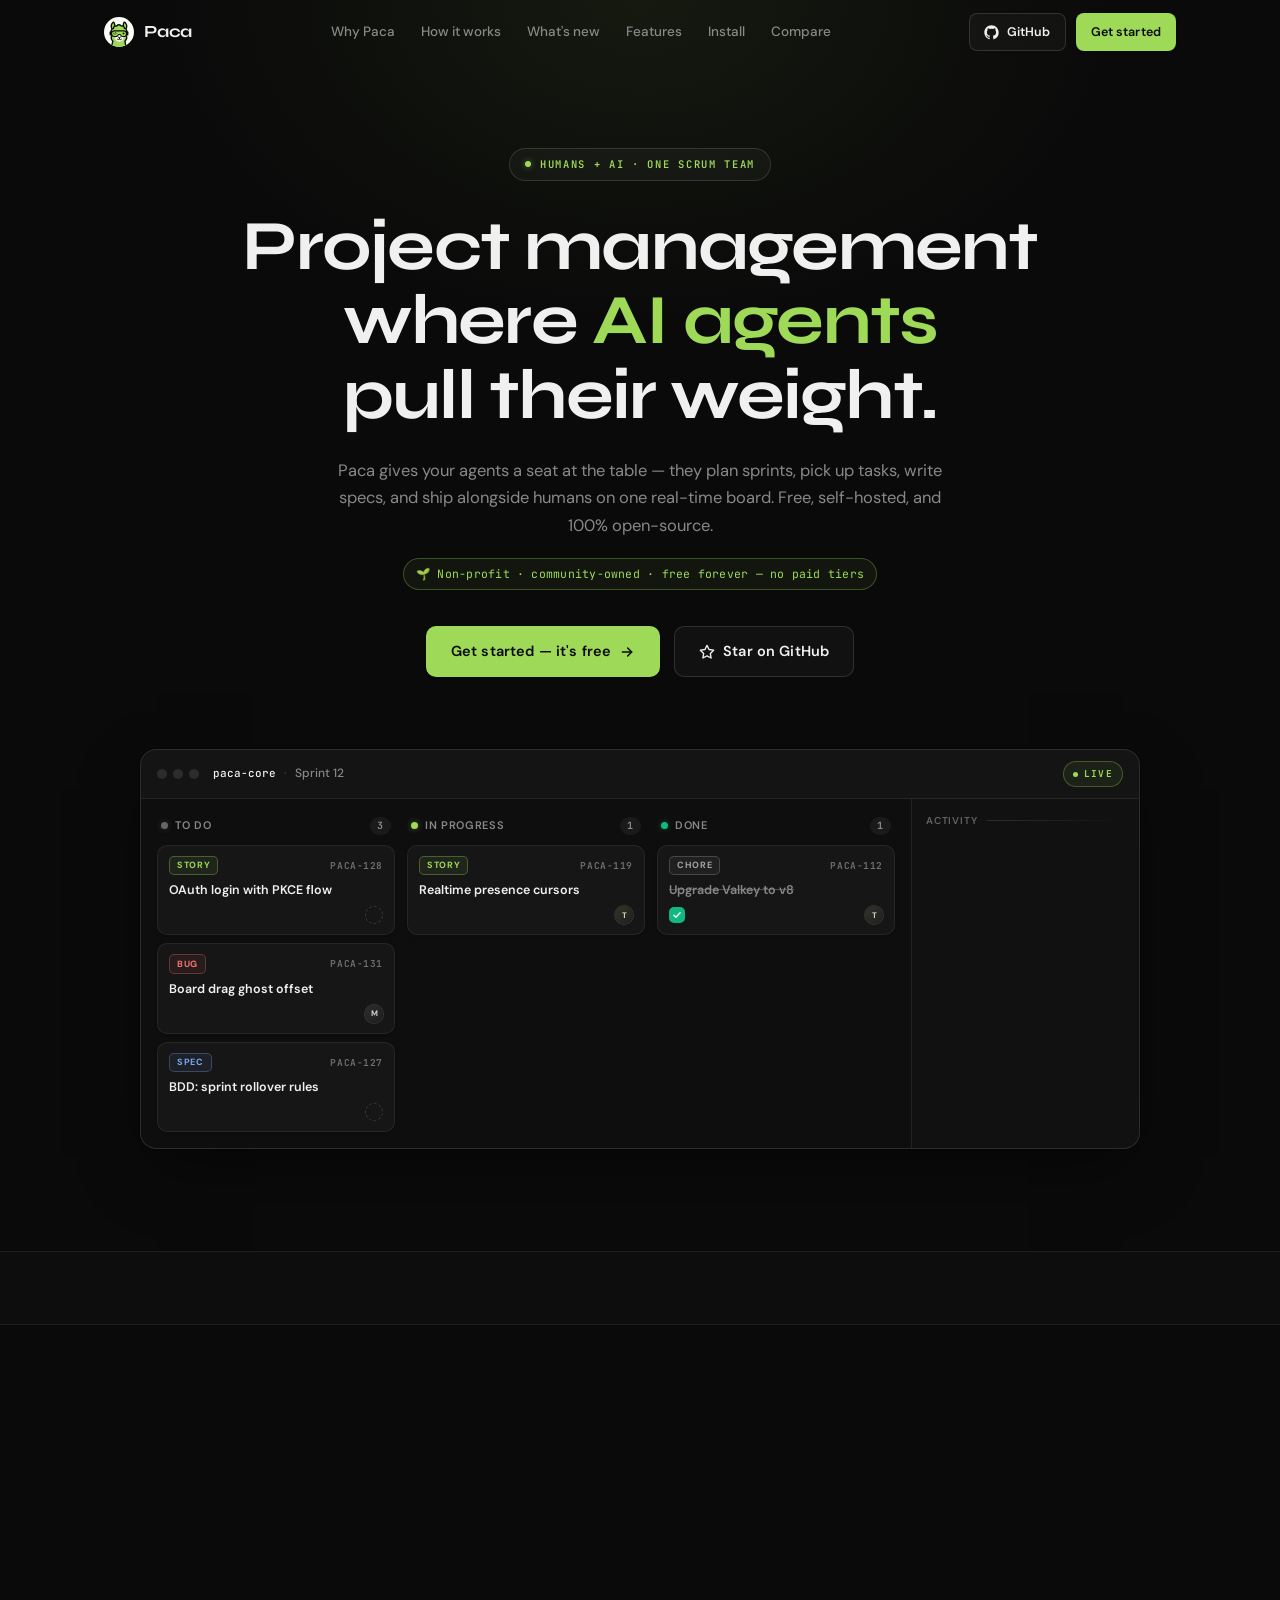
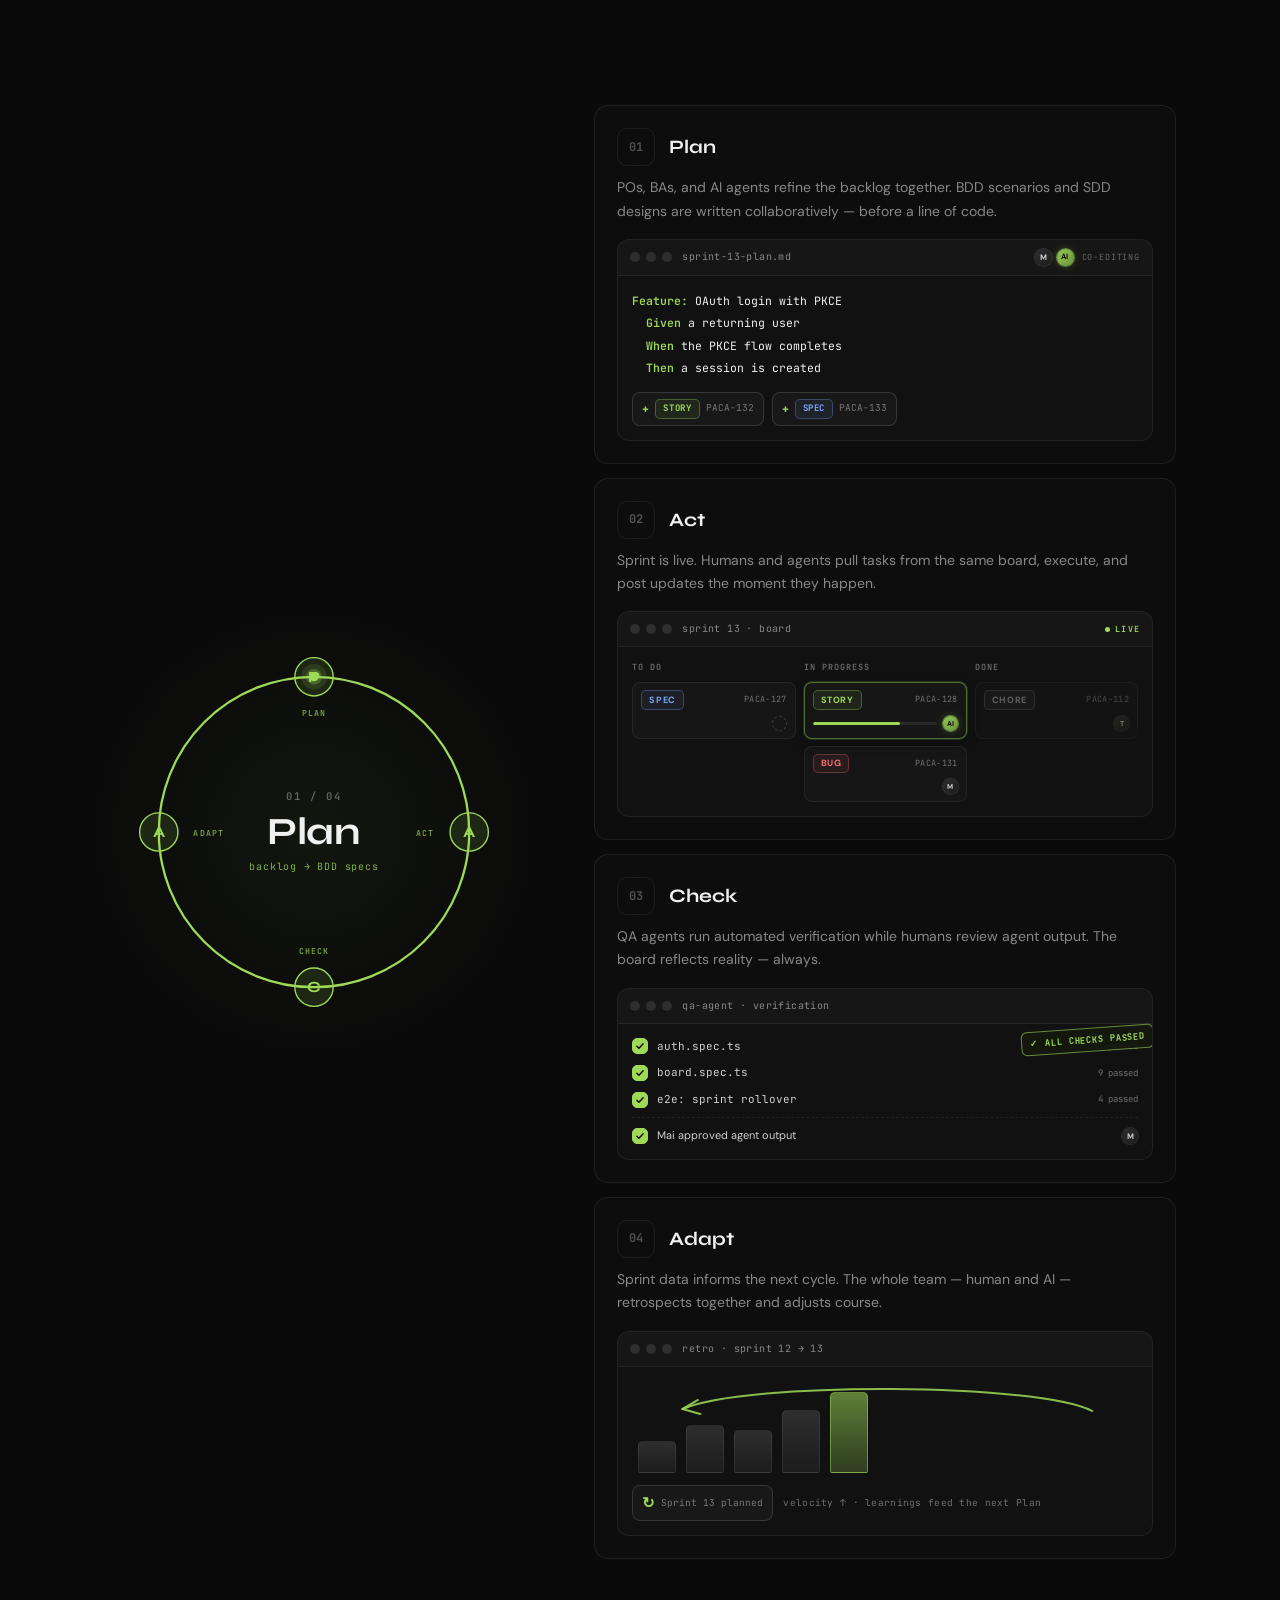
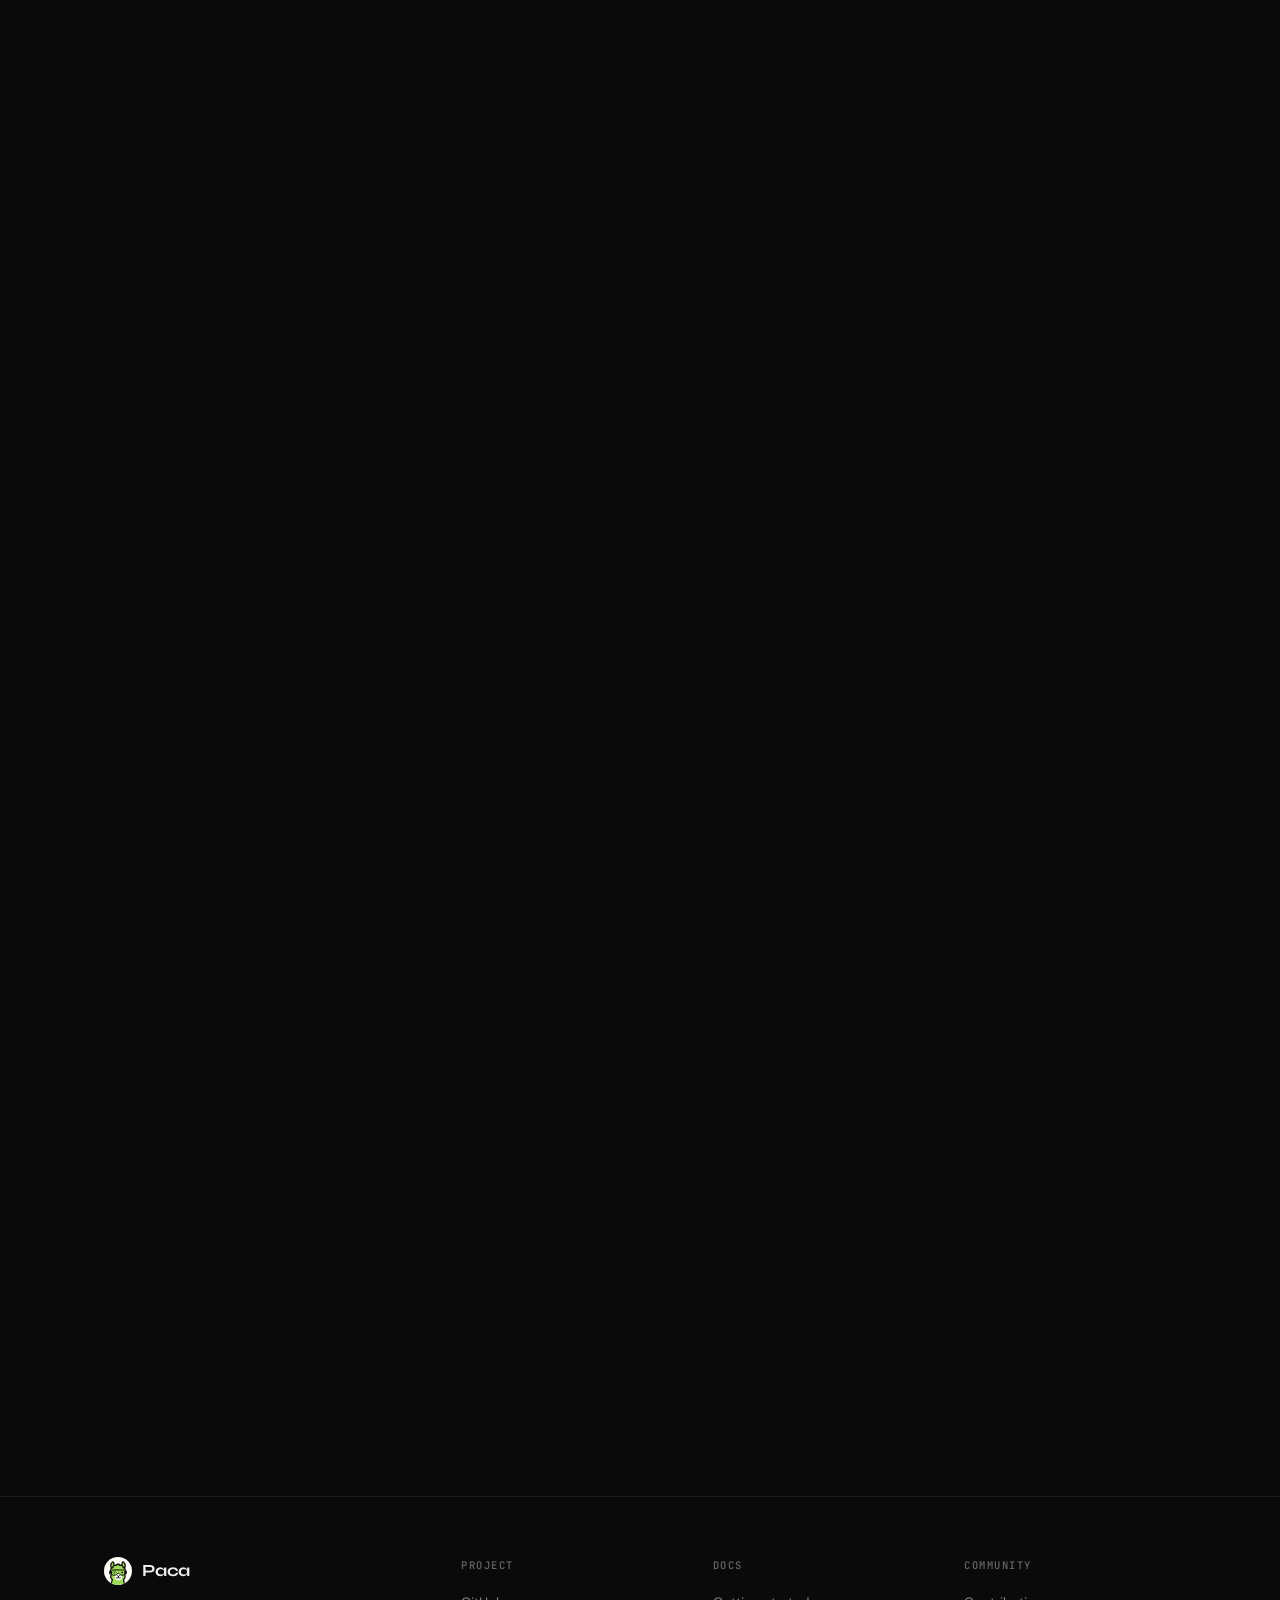
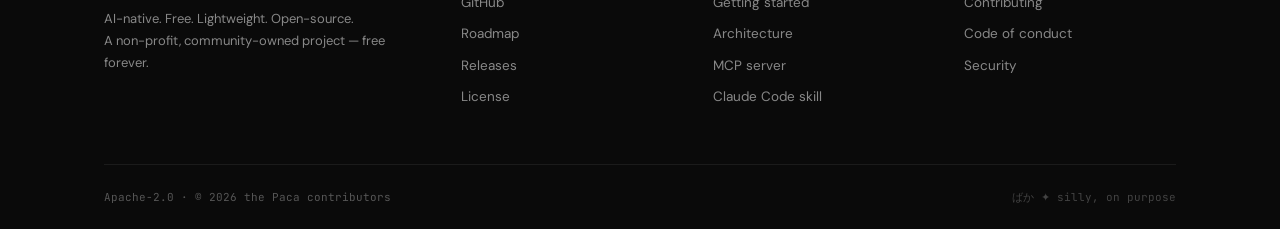
==== commit 4a328c75: "feat: add FAQ section and enhance project metadata for better SEO and user guidance" ====
--- a/index.html
+++ b/index.html
@@ -15,6 +15,9 @@
   <meta name="twitter:card" content="summary" />
   <meta name="twitter:image" content="https://paca-ai.org/assets/paca-logo-512.png" />
   <link rel="canonical" href="https://paca-ai.org/" />
+  <link rel="alternate" type="text/plain" href="/llms.txt" title="LLM-readable project summary" />
+  <meta name="robots" content="index, follow, max-snippet:-1, max-image-preview:large" />
+  <meta name="keywords" content="AI project management, Scrum, AI agents, open source, self-hosted, MCP server, Jira alternative, ClickUp alternative, non-profit, free forever" />
   <link rel="icon" type="image/svg+xml" href="assets/paca-logo.svg" />
   <link rel="icon" type="image/png" sizes="32x32" href="assets/favicon-32.png" />
   <link rel="icon" type="image/png" sizes="192x192" href="assets/paca-logo-192.png" />
@@ -25,6 +28,7 @@
     "@graph": [
       {
         "@type": "Organization",
+        "@id": "https://paca-ai.org/#org",
         "name": "Paca",
         "url": "https://paca-ai.org",
         "logo": {
@@ -33,13 +37,137 @@
           "width": 512,
           "height": 512
         },
-        "description": "AI-native, free, open-source project management where AI agents work alongside humans on one Scrum team.",
-        "sameAs": ["https://github.com/Paca-AI/paca"]
+        "description": "A non-profit, community-owned open-source project building AI-native, free-forever project management where AI agents work alongside humans on one Scrum team.",
+        "sameAs": [
+          "https://github.com/Paca-AI/paca",
+          "https://artifacthub.io/packages/helm/paca/paca",
+          "https://www.npmjs.com/package/@paca-ai/paca-mcp"
+        ]
       },
       {
         "@type": "WebSite",
+        "@id": "https://paca-ai.org/#website",
         "name": "Paca",
-        "url": "https://paca-ai.org"
+        "url": "https://paca-ai.org",
+        "publisher": {
+          "@id": "https://paca-ai.org/#org"
+        },
+        "inLanguage": "en"
+      },
+      {
+        "@type": "SoftwareApplication",
+        "@id": "https://paca-ai.org/#software",
+        "name": "Paca",
+        "applicationCategory": "BusinessApplication",
+        "applicationSubCategory": "Project management",
+        "operatingSystem": "Linux, Docker, Kubernetes",
+        "description": "Self-hosted, open-source project management where AI agents and humans collaborate as teammates on a Scrumban board, with an MCP server, Agent Skills, BDD specs, automations, Git integration and a WASM plugin system.",
+        "url": "https://paca-ai.org",
+        "downloadUrl": "https://github.com/Paca-AI/paca/releases",
+        "installUrl": "https://github.com/Paca-AI/paca/releases/latest/download/install.sh",
+        "softwareVersion": "0.21.0",
+        "license": "https://www.apache.org/licenses/LICENSE-2.0",
+        "isAccessibleForFree": true,
+        "codeRepository": "https://github.com/Paca-AI/paca",
+        "offers": {
+          "@type": "Offer",
+          "price": "0",
+          "priceCurrency": "USD",
+          "description": "Free forever. No paid tiers."
+        },
+        "publisher": {
+          "@id": "https://paca-ai.org/#org"
+        },
+        "sameAs": [
+          "https://github.com/Paca-AI/paca"
+        ],
+        "featureList": [
+          "AI agents as first-class Scrum teammates",
+          "Unified Scrumban board with real-time updates",
+          "In-app AI chat",
+          "Activity diff and one-click revert",
+          "BDD scenario co-authoring",
+          "Real-time collaborative documents",
+          "Gantt roadmap view",
+          "Visual event-driven automation engine",
+          "IAM-style role-based authorization",
+          "Git integration with agents on pull requests",
+          "MCP server (@paca-ai/paca-mcp)",
+          "Agent Skills slash commands",
+          "ACP agent bridge",
+          "WASM plugin sandbox and marketplace",
+          "Self-hosted via Docker Compose or Helm"
+        ]
+      },
+      {
+        "@type": "FAQPage",
+        "@id": "https://paca-ai.org/#faq",
+        "mainEntity": [
+          {
+            "@type": "Question",
+            "name": "Is Paca really free?",
+            "acceptedAnswer": {
+              "@type": "Answer",
+              "text": "Yes, forever. Paca is a non-profit, community-owned project with no paid tiers, no paywalled features and no open-core bait-and-switch. Every feature is available to everyone at no cost."
+            }
+          },
+          {
+            "@type": "Question",
+            "name": "Who owns Paca?",
+            "acceptedAnswer": {
+              "@type": "Answer",
+              "text": "The community. Paca is built by its contributors and for its users, and its direction is shaped in the open through issues, discussions and pull requests. No company sells Paca; sponsors only help cover infrastructure costs."
+            }
+          },
+          {
+            "@type": "Question",
+            "name": "How do I install Paca?",
+            "acceptedAnswer": {
+              "@type": "Answer",
+              "text": "Run the one-line install script on any Linux server with Docker: curl -fsSL https://github.com/Paca-AI/paca/releases/latest/download/install.sh | bash. A Kubernetes Helm chart is also available. AI agents installing Paca should use the script with PACA_YES=1 instead of hand-writing Docker Compose files."
+            }
+          },
+          {
+            "@type": "Question",
+            "name": "Is there a hosted cloud version?",
+            "acceptedAnswer": {
+              "@type": "Answer",
+              "text": "No. Paca is self-hosted, so your data stays on your own infrastructure."
+            }
+          },
+          {
+            "@type": "Question",
+            "name": "Which AI agents work with Paca?",
+            "acceptedAnswer": {
+              "@type": "Answer",
+              "text": "Any MCP-compatible agent through the @paca-ai/paca-mcp server, any Agent Client Protocol coding CLI (Claude Code, Codex, Gemini CLI or a custom server), and CLI agents running inside static environments. Agent Skills slash commands such as /paca-sprint and /paca-do install into Claude Code, Gemini CLI, Cursor and AGENTS.md-reading tools."
+            }
+          },
+          {
+            "@type": "Question",
+            "name": "Can I customize or extend Paca?",
+            "acceptedAnswer": {
+              "@type": "Answer",
+              "text": "Yes. Workflows, statuses, fields and boards are configuration-driven, and plugins (WebAssembly on the backend, module bundles on the frontend) run in a capability-scoped sandbox. Install community plugins from the in-app Marketplace."
+            }
+          },
+          {
+            "@type": "Question",
+            "name": "What license is Paca under?",
+            "acceptedAnswer": {
+              "@type": "Answer",
+              "text": "Apache-2.0, and the full source is on GitHub."
+            }
+          },
+          {
+            "@type": "Question",
+            "name": "How can I contribute?",
+            "acceptedAnswer": {
+              "@type": "Answer",
+              "text": "Code, docs, translations, plugins, bug reports and ideas all count. Start with CONTRIBUTING.md in the GitHub repository."
+            }
+          }
+        ]
       }
     ]
   }
@@ -1446,6 +1574,51 @@
       </div>
     </section>
 
+    <!-- ====================== FAQ ====================== -->
+    <section class="faq section" id="faq">
+      <div class="container">
+        <div class="sec-head" data-reveal>
+          <span class="sec-kicker mono">FAQ</span>
+          <h2 class="sec-title">Questions, <span class="dim">answered.</span></h2>
+          <p class="sec-sub">AI assistant or human: a machine-readable summary lives at <a class="wn-link" href="/llms-full.txt">/llms-full.txt</a>.</p>
+        </div>
+        <div class="faq-list">
+          <details class="faq-item" data-reveal>
+            <summary>Is Paca really free?</summary>
+            <p>Yes, forever. Paca is a non-profit, community-owned project with no paid tiers, no paywalled features and no open-core bait-and-switch. Every feature is available to everyone at no cost.</p>
+          </details>
+          <details class="faq-item" data-reveal>
+            <summary>Who owns Paca?</summary>
+            <p>The community. Paca is built by its contributors and for its users, and its direction is shaped in the open through issues, discussions and pull requests. No company sells Paca; sponsors only help cover infrastructure costs.</p>
+          </details>
+          <details class="faq-item" data-reveal>
+            <summary>How do I install Paca?</summary>
+            <p>Run the one-line install script on any Linux server with Docker: curl -fsSL https://github.com/Paca-AI/paca/releases/latest/download/install.sh | bash. A Kubernetes Helm chart is also available. AI agents installing Paca should use the script with PACA_YES=1 instead of hand-writing Docker Compose files.</p>
+          </details>
+          <details class="faq-item" data-reveal>
+            <summary>Is there a hosted cloud version?</summary>
+            <p>No. Paca is self-hosted, so your data stays on your own infrastructure.</p>
+          </details>
+          <details class="faq-item" data-reveal>
+            <summary>Which AI agents work with Paca?</summary>
+            <p>Any MCP-compatible agent through the @paca-ai/paca-mcp server, any Agent Client Protocol coding CLI (Claude Code, Codex, Gemini CLI or a custom server), and CLI agents running inside static environments. Agent Skills slash commands such as /paca-sprint and /paca-do install into Claude Code, Gemini CLI, Cursor and AGENTS.md-reading tools.</p>
+          </details>
+          <details class="faq-item" data-reveal>
+            <summary>Can I customize or extend Paca?</summary>
+            <p>Yes. Workflows, statuses, fields and boards are configuration-driven, and plugins (WebAssembly on the backend, module bundles on the frontend) run in a capability-scoped sandbox. Install community plugins from the in-app Marketplace.</p>
+          </details>
+          <details class="faq-item" data-reveal>
+            <summary>What license is Paca under?</summary>
+            <p>Apache-2.0, and the full source is on GitHub.</p>
+          </details>
+          <details class="faq-item" data-reveal>
+            <summary>How can I contribute?</summary>
+            <p>Code, docs, translations, plugins, bug reports and ideas all count. Start with CONTRIBUTING.md in the GitHub repository.</p>
+          </details>
+        </div>
+      </div>
+    </section>
+
     <!-- ====================== STORY ====================== -->
     <section class="story section">
       <div class="container story-inner" data-reveal>
--- a/css/styles.css
+++ b/css/styles.css
@@ -2948,3 +2948,18 @@
   background: rgba(158, 217, 87, 0.06);
 }
 .promise .sec-sub strong { color: var(--fg); }
+
+/* ---------- FAQ ---------- */
+.faq-list { max-width: 760px; margin: 0 auto; display: flex; flex-direction: column; gap: 10px; }
+.faq-item {
+  border: 1px solid var(--line);
+  border-radius: 12px;
+  background: rgba(255, 255, 255, 0.018);
+  padding: 0 20px;
+}
+.faq-item[open] { border-color: var(--line-strong); }
+.faq-item summary { cursor: pointer; padding: 16px 0; font-weight: 600; font-size: 15px; list-style: none; }
+.faq-item summary::-webkit-details-marker { display: none; }
+.faq-item summary::after { content: "+"; float: right; color: var(--lime); }
+.faq-item[open] summary::after { content: "–"; }
+.faq-item p { padding-bottom: 16px; font-size: 13.8px; line-height: 1.64; color: var(--muted-fg); }
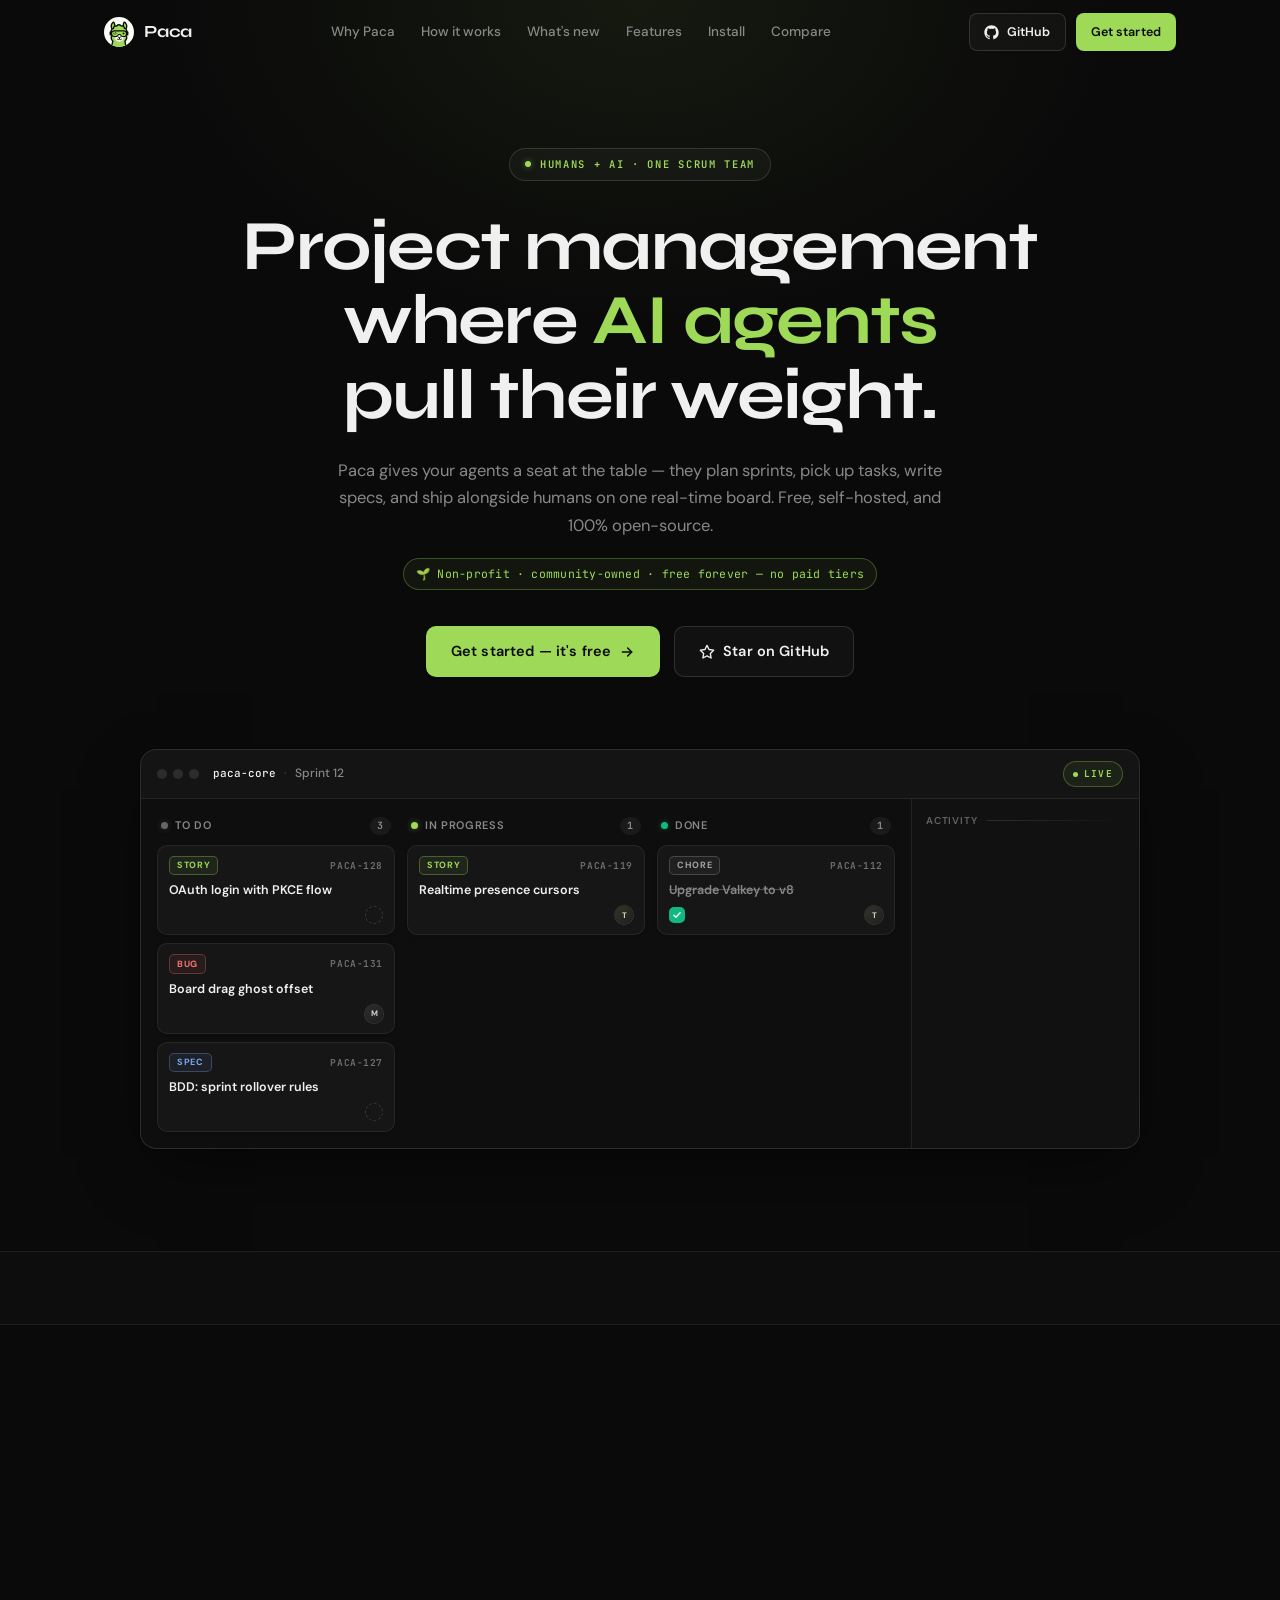
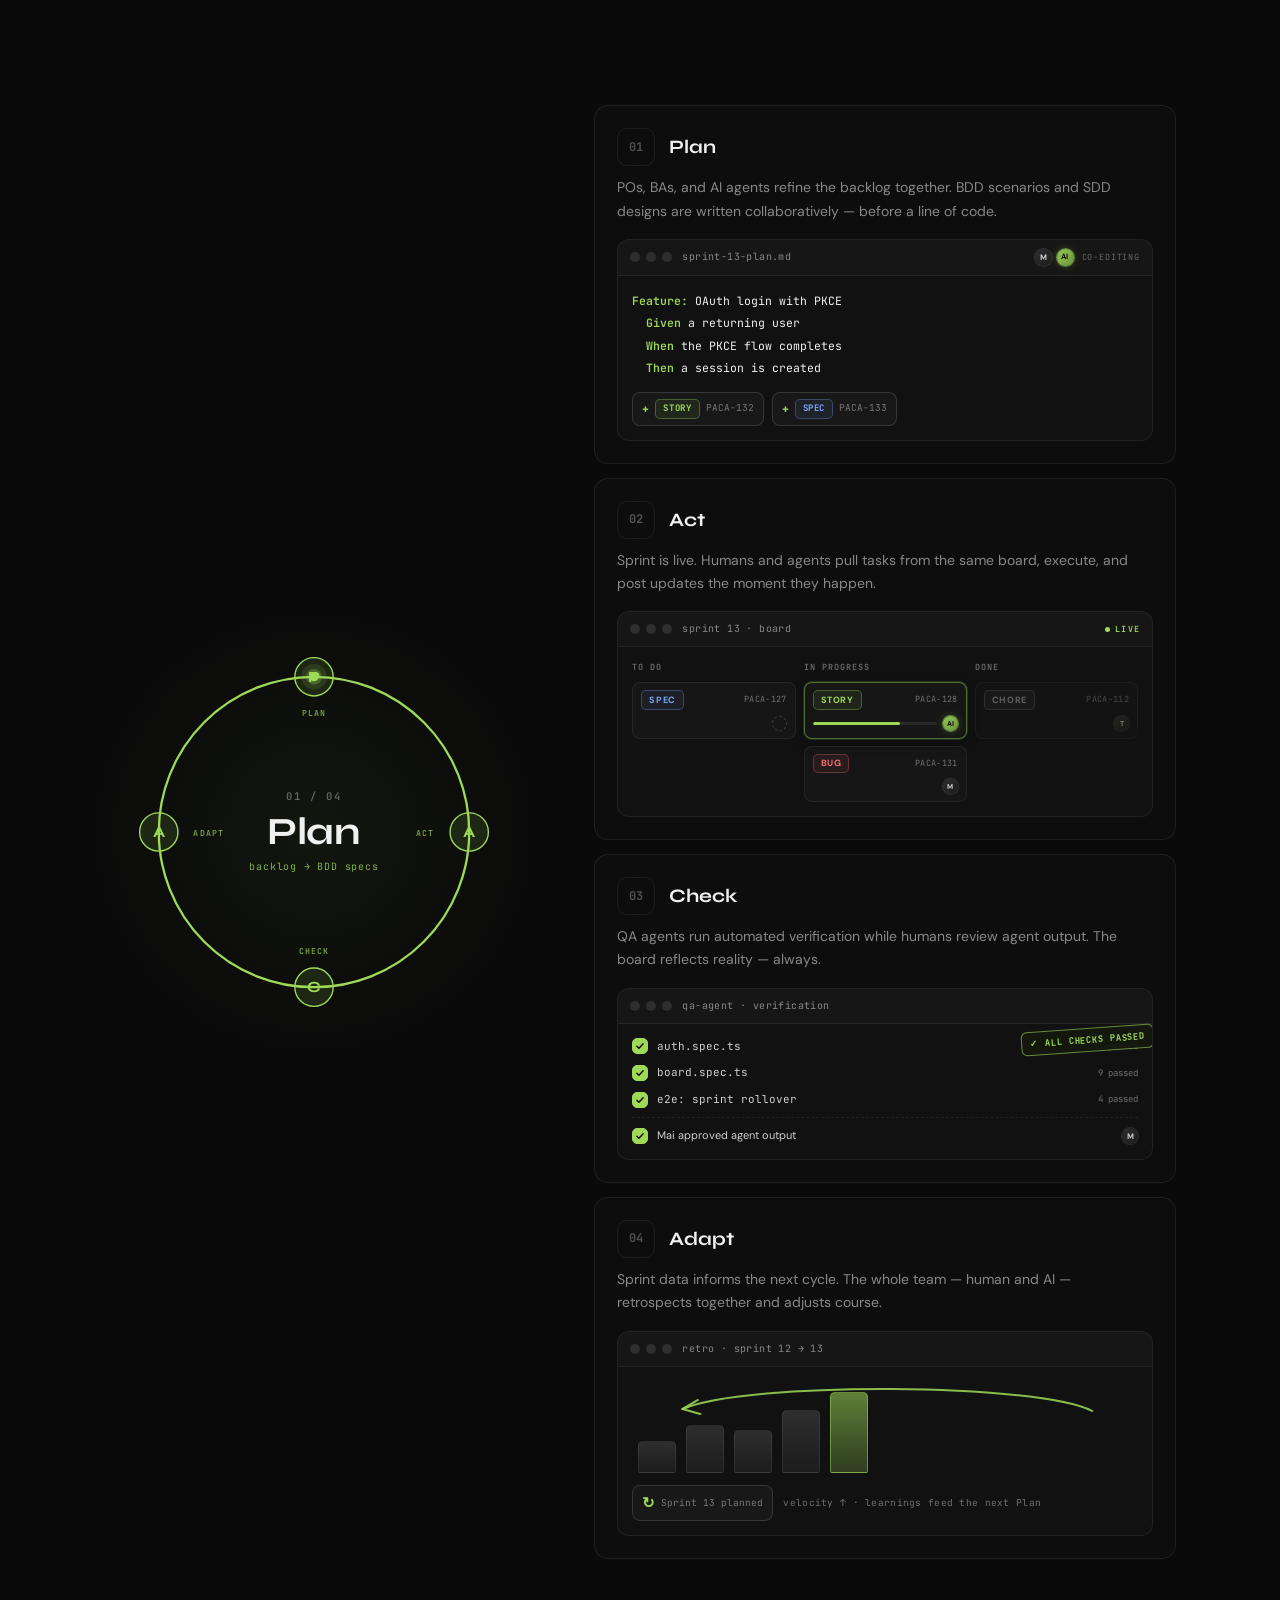
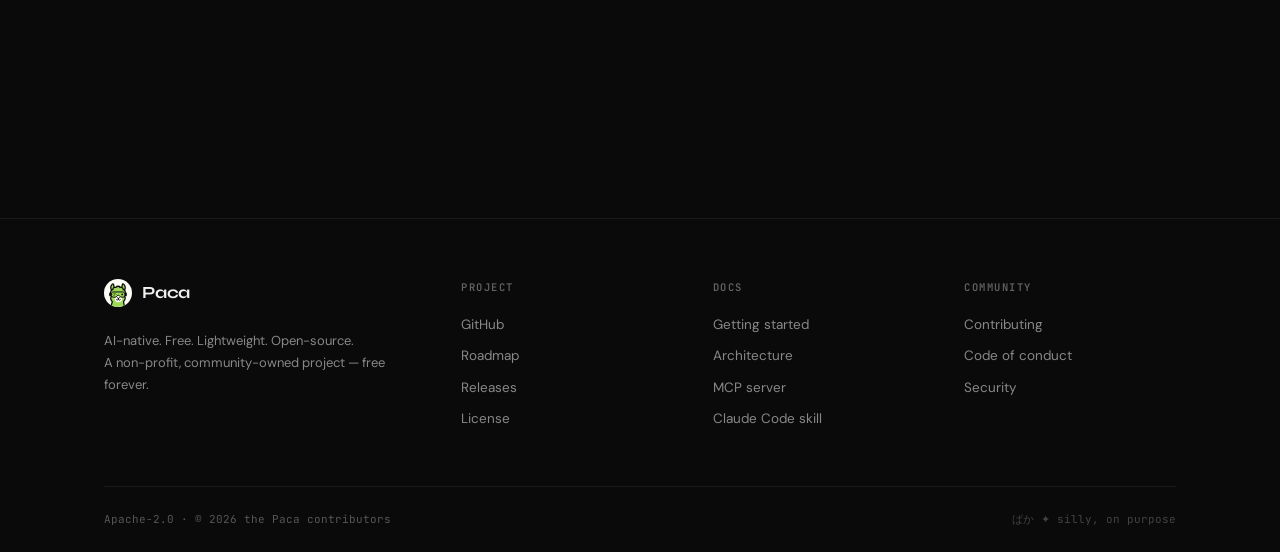
==== commit 997078c5: "feat: update version to 0.22.0 and enhance release notes in documentation" ====
--- a/index.html
+++ b/index.html
@@ -3,17 +3,28 @@
 <head>
   <meta charset="utf-8" />
   <meta name="viewport" content="width=device-width, initial-scale=1" />
-  <title>Paca — Humans and AI agents, one Scrum team</title>
-  <meta name="description" content="Paca is a free-forever, non-profit, community-owned, self-hosted, open-source project management platform where AI agents plan sprints, pick up tasks, and ship alongside humans. Chat with your project in plain English and revert any change in one click. The fully customizable alternative to Jira, Trello, ClickUp, and Monday." />
-  <meta property="og:title" content="Paca — Humans and AI agents, one Scrum team" />
-  <meta property="og:description" content="AI-native, free, lightweight, open-source project management — a non-profit, community-owned project with no paid tiers, ever. Latest: real-time collaborative docs, Git integration, and a Gantt view." />
+  <title>Paca — Free, Open-Source AI Project Management for Scrum Teams</title>
+  <meta name="description" content="Paca is a free-forever, non-profit, open-source, self-hosted project management platform where AI agents and humans work as one Scrum team. A Jira alternative." />
+  <meta property="og:title" content="Paca — Free, Open-Source AI Project Management for Scrum Teams" />
+  <meta property="og:description" content="AI agents and humans on one Scrum team. Non-profit, community-owned, self-hosted and free forever, with no paid tiers. The open-source alternative to Jira, Trello, ClickUp and Monday." />
   <meta property="og:type" content="website" />
+  <meta property="og:site_name" content="Paca" />
+  <meta property="og:locale" content="en_US" />
   <meta property="og:url" content="https://paca-ai.org/" />
-  <meta property="og:image" content="https://paca-ai.org/assets/paca-logo-512.png" />
-  <meta property="og:image:width" content="512" />
-  <meta property="og:image:height" content="512" />
-  <meta name="twitter:card" content="summary" />
-  <meta name="twitter:image" content="https://paca-ai.org/assets/paca-logo-512.png" />
+  <meta property="og:image" content="https://paca-ai.org/assets/og-image.png" />
+  <meta property="og:image:type" content="image/png" />
+  <meta property="og:image:width" content="1200" />
+  <meta property="og:image:height" content="630" />
+  <meta property="og:image:alt" content="Paca, the AI-native project management tool: a non-profit, community-owned, open-source and free alternative to Jira, Trello, ClickUp and Monday." />
+  <meta name="twitter:card" content="summary_large_image" />
+  <meta name="twitter:title" content="Paca — Free, Open-Source AI Project Management for Scrum Teams" />
+  <meta name="twitter:description" content="AI agents and humans on one Scrum team. Non-profit, community-owned, self-hosted and free forever." />
+  <meta name="twitter:image" content="https://paca-ai.org/assets/og-image.png" />
+  <meta name="twitter:image:alt" content="Paca, the AI-native project management tool: non-profit, community-owned and open-source." />
+  <meta name="theme-color" content="#0a0a0a" />
+  <meta name="color-scheme" content="dark" />
+  <meta name="author" content="The Paca contributors" />
+  <link rel="manifest" href="site.webmanifest" />
   <link rel="canonical" href="https://paca-ai.org/" />
   <link rel="alternate" type="text/plain" href="/llms.txt" title="LLM-readable project summary" />
   <meta name="robots" content="index, follow, max-snippet:-1, max-image-preview:large" />
@@ -65,7 +76,8 @@
         "url": "https://paca-ai.org",
         "downloadUrl": "https://github.com/Paca-AI/paca/releases",
         "installUrl": "https://github.com/Paca-AI/paca/releases/latest/download/install.sh",
-        "softwareVersion": "0.21.0",
+        "image": "https://paca-ai.org/assets/og-image.png",
+        "softwareVersion": "0.22.0",
         "license": "https://www.apache.org/licenses/LICENSE-2.0",
         "isAccessibleForFree": true,
         "codeRepository": "https://github.com/Paca-AI/paca",
@@ -174,6 +186,7 @@
   </script>
 
   <link rel="preconnect" href="https://fonts.googleapis.com" />
+  <link rel="preconnect" href="https://cdn.jsdelivr.net" crossorigin />
   <link rel="preconnect" href="https://fonts.gstatic.com" crossorigin />
   <link href="https://fonts.googleapis.com/css2?family=Syne:wght@600;700;800&family=DM+Sans:opsz,wght@9..40,400;9..40,500;9..40,600;9..40,700&family=JetBrains+Mono:wght@400;500;600;700&display=swap" rel="stylesheet" />
 
@@ -736,16 +749,31 @@
         <div class="sec-head" data-reveal>
           <span class="sec-kicker mono">Latest releases</span>
           <h2 class="sec-title">Ships fast. <span class="dim">Ships visibly.</span></h2>
-          <p class="sec-sub">Every release below is a real feature your team can use today — from live collaborative docs and agents that work on your pull requests, to roles you configure per resource, to Jev AI
+          <p class="sec-sub">Every release below is a real feature your team can use today — from a unified drive for docs and files, to live collaborative docs and agents that work on your pull requests, to roles you configure per resource, to Jev AI
           routing chats, filling and assigning tasks for you, to commenting on a live preview page straight into a task, to long-lived environments with SSH and port forwards,
           to plugging in any coding agent you're already logged into.</p>
         </div>
 
         <div class="wn-grid">
+          <!-- v0.22.0 -->
+          <article class="wn-card wn-card-new wn-card-feature" data-reveal>
+            <div class="wn-head">
+              <span class="wn-version mono">v0.22.0 <span class="wn-new">New</span></span>
+              <h3>One place for docs and files</h3>
+              <p>Documents and uploads share a single drive-style tree, and notes get a home of their own.</p>
+              <ul class="jev-list">
+                <li><b>Unified docs and files</b> — folders, rename, move and size reporting, fast concurrent uploads, and live updates when files change.</li>
+                <li><b>Note view</b> — a view that holds a single document, with notes readable and writable over MCP.</li>
+                <li><b>Signed-in devices</b> — see every device signed in to your account and revoke any of them.</li>
+              </ul>
+              <p class="wn-more"><a class="wn-link" href="https://github.com/Paca-AI/paca/releases" target="_blank" rel="noopener">See the release notes →</a></p>
+            </div>
+          </article>
+
           <!-- v0.21.0 -->
-          <article class="wn-card wn-card-new" data-reveal>
+          <article class="wn-card" data-reveal>
             <div class="wn-head">
-              <span class="wn-version mono">v0.21.0 <span class="wn-new">New</span></span>
+              <span class="wn-version mono">v0.21.0</span>
               <h3>Edit together, plan on a Gantt</h3>
               <p>Documents become live, shared spaces, and the roadmap grows up.</p>
               <ul class="jev-list">
--- a/css/styles.css
+++ b/css/styles.css
@@ -2026,6 +2026,12 @@
     rgba(255, 255, 255, 0.018);
 }
 .wn-card-new:hover { border-color: rgba(158, 217, 87, 0.34); }
+/* Latest release spans the full row; its highlights sit side by side. */
+.wn-card-feature { grid-column: 1 / -1; }
+@media (min-width: 860px) {
+  .wn-card-feature .jev-list { flex-direction: row; gap: 28px; }
+  .wn-card-feature .jev-list li { flex: 1; }
+}
 .wn-new {
   display: inline-block;
   margin-left: 6px;
